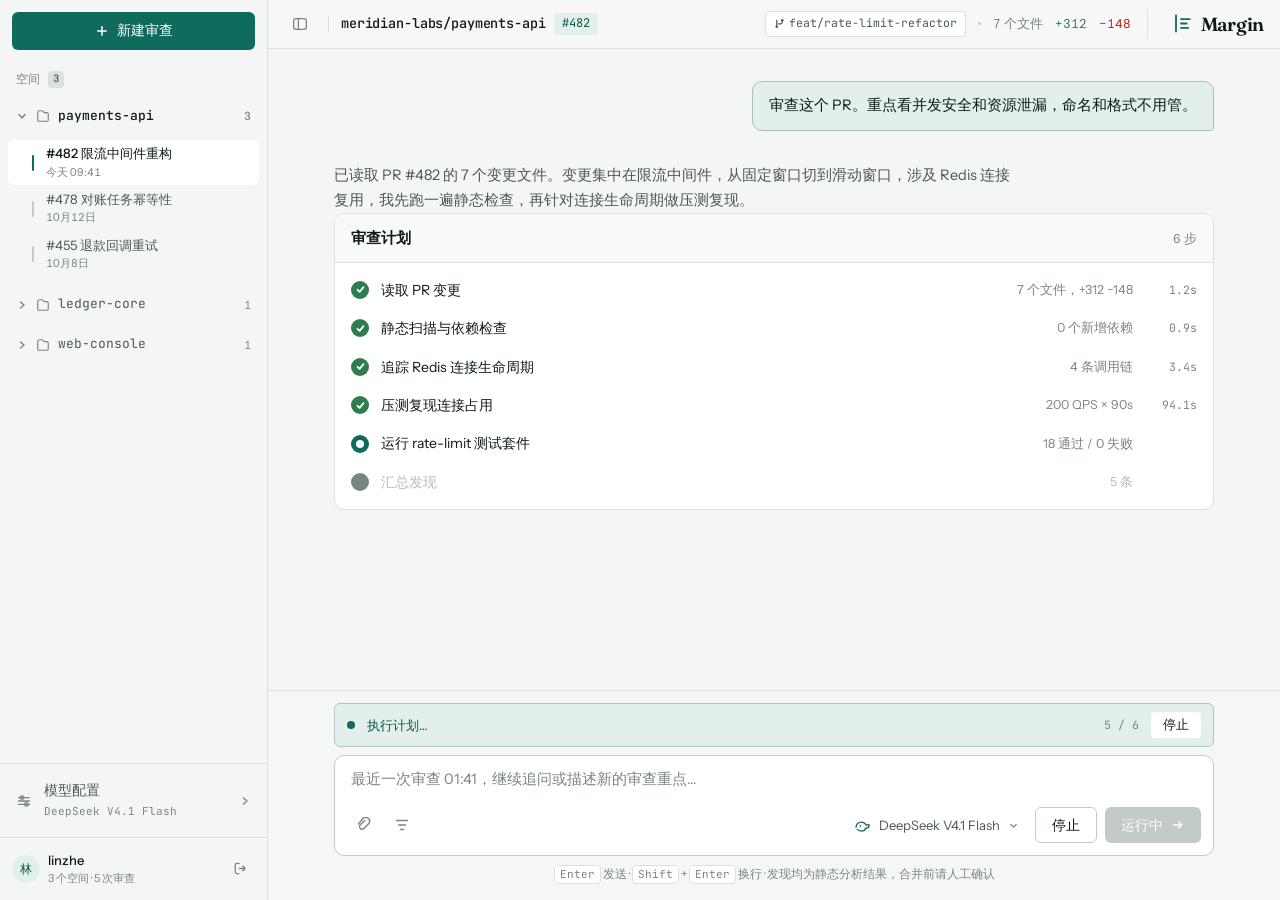
==== index.html @ 3e9572cc "feat: 代码审查 agent 前端原型（工作台 / 登录注册 / 模型配置中心） - 工作台：左侧空间栏、审查计划、可折叠工具调用、发现列表、输入坞与模型选择器  - 登录 / 注册：分屏布局、表" ====
<!DOCTYPE html>
<html lang="zh-CN">
  <head>
    <meta charset="UTF-8" />
    <meta name="viewport" content="width=device-width, initial-scale=1" />
    <meta name="theme-color" content="#f4f6f5" />
    <meta
      name="description"
      content="Margin 是面向代码评审的 agent 工作台：按空间组织审查记录，运行可追溯的审查计划，逐条给出带行号的发现。"
    />
    <title>Margin · 代码审查工作台</title>

    <link rel="preconnect" href="https://fonts.googleapis.com" />
    <link rel="preconnect" href="https://fonts.gstatic.com" crossorigin />
    <link
      rel="stylesheet"
      href="https://fonts.googleapis.com/css2?family=Fraunces:opsz,wght@9..144,400..700&family=Instrument+Sans:wght@400;500;600&family=JetBrains+Mono:wght@400;500;600&display=swap"
    />

    <link rel="stylesheet" href="styles/tokens.css" />
    <link rel="stylesheet" href="styles/app.css" />
  </head>

  <body>
    <a class="skip-link" href="#conversation">跳到审查对话</a>

    <div class="shell" id="shell">
      <!-- ===================== 左侧：空间栏 ===================== -->
      <aside class="rail" id="rail" aria-label="空间与审查记录">
        <div class="rail__head">
          <button class="rail__new" type="button" id="newReview">
            <svg width="14" height="14" viewBox="0 0 16 16" aria-hidden="true" focusable="false">
              <path
                d="M8 3.2v9.6M3.2 8h9.6"
                fill="none"
                stroke="currentColor"
                stroke-width="1.7"
                stroke-linecap="round"
              />
            </svg>
            <span>新建审查</span>
          </button>
        </div>

        <nav class="rail__scroll" aria-label="空间列表">
          <div class="rail__group" id="spacesGroup">
            <h2 class="rail__group-title">
              空间
              <span class="rail__count num" id="spaceCount">0</span>
            </h2>
            <ul class="space-list" id="spaceList"></ul>
          </div>
        </nav>

        <div class="rail__nav">
          <a class="rail-link" href="settings.html">
            <svg
              class="rail-link__icon"
              width="16"
              height="16"
              viewBox="0 0 16 16"
              aria-hidden="true"
              focusable="false"
            >
              <path
                d="M2.6 4.6h10.8M2.6 8h10.8M2.6 11.4h10.8"
                fill="none"
                stroke="currentColor"
                stroke-width="1.3"
                stroke-linecap="round"
              />
              <circle cx="6" cy="4.6" r="1.8" fill="none" stroke="currentColor" stroke-width="1.3" />
              <circle cx="10.4" cy="11.4" r="1.8" fill="none" stroke="currentColor" stroke-width="1.3" />
            </svg>
            <span class="rail-link__text">
              <span class="rail-link__title">模型配置</span>
              <span class="rail-link__meta" id="railModelName" translate="no">DeepSeek V4.1 Flash</span>
            </span>
            <svg
              class="rail-link__chev"
              width="12"
              height="12"
              viewBox="0 0 12 12"
              aria-hidden="true"
              focusable="false"
            >
              <path
                d="M4.5 3 8 6l-3.5 3"
                fill="none"
                stroke="currentColor"
                stroke-width="1.4"
                stroke-linecap="round"
                stroke-linejoin="round"
              />
            </svg>
          </a>
        </div>

        <div class="rail__foot">
          <span class="avatar" aria-hidden="true">林</span>
          <span class="rail__user">
            <span class="rail__user-name">linzhe</span>
            <span class="rail__user-note" id="railUserNote">3 个空间 · 5 次审查</span>
          </span>
          <button class="icon-btn icon-btn--sm" type="button" aria-label="退出登录" id="signOut">
            <svg width="15" height="15" viewBox="0 0 16 16" aria-hidden="true" focusable="false">
              <path
                d="M6.4 2.6H4a1.6 1.6 0 0 0-1.6 1.6v7.6A1.6 1.6 0 0 0 4 13.4h2.4"
                fill="none"
                stroke="currentColor"
                stroke-width="1.35"
                stroke-linecap="round"
              />
              <path
                d="M10.4 5.4 13 8l-2.6 2.6M13 8H6.8"
                fill="none"
                stroke="currentColor"
                stroke-width="1.35"
                stroke-linecap="round"
                stroke-linejoin="round"
              />
            </svg>
          </button>
        </div>
      </aside>

      <!-- ===================== 主区 ===================== -->
      <div class="stage" id="stage">
        <header class="topbar">
          <div class="context" role="group" aria-label="当前审查上下文">
            <button
              class="rail-toggle"
              type="button"
              id="railToggle"
              aria-label="收起空间栏"
              aria-expanded="true"
              aria-controls="rail"
            >
              <svg width="16" height="16" viewBox="0 0 16 16" aria-hidden="true" focusable="false">
                <rect
                  x="1.7"
                  y="2.7"
                  width="12.6"
                  height="10.6"
                  rx="2"
                  fill="none"
                  stroke="currentColor"
                  stroke-width="1.3"
                />
                <path d="M6.4 2.7v10.6" fill="none" stroke="currentColor" stroke-width="1.3" />
              </svg>
            </button>

            <span class="context__divider" aria-hidden="true"></span>

            <span class="context__repo" id="wsRepo" translate="no">meridian-labs/payments-api</span>
            <span class="context__pr" id="wsPr" translate="no">#482</span>
          </div>

          <div class="topbar__right">
            <div class="context__meta" id="wsMeta">
              <span class="tag" translate="no" id="wsBranch">
                <svg width="11" height="11" viewBox="0 0 12 12" aria-hidden="true" focusable="false">
                  <path
                    d="M3 2.5v5.2M9 2.5v2.1c0 1-.8 1.8-1.8 1.8H4.8"
                    fill="none"
                    stroke="currentColor"
                    stroke-width="1.3"
                    stroke-linecap="round"
                  />
                  <circle cx="3" cy="9.4" r="1.4" fill="currentColor" />
                  <circle cx="9" cy="2.4" r="1.4" fill="currentColor" />
                </svg>
                feat/rate-limit-refactor
              </span>
              <span class="meta-dot" aria-hidden="true"></span>
              <span class="meta num" id="wsFiles">7 个文件</span>
              <span class="meta num stat-add" id="wsAdd">+312</span>
              <span class="meta num stat-del" id="wsDel">−148</span>
            </div>

            <div class="brand">
              <svg
                class="brand__mark"
                width="21"
                height="21"
                viewBox="0 0 22 22"
                aria-hidden="true"
                focusable="false"
              >
                <path
                  d="M4.2 2.6v16.8"
                  fill="none"
                  stroke="currentColor"
                  stroke-width="1.9"
                  stroke-linecap="round"
                />
                <path
                  d="M9.4 6.4h9.2"
                  fill="none"
                  stroke="currentColor"
                  stroke-width="1.9"
                  stroke-linecap="round"
                />
                <path
                  d="M9.4 11h6"
                  fill="none"
                  stroke="currentColor"
                  stroke-width="1.9"
                  stroke-linecap="round"
                />
                <path
                  d="M9.4 15.6h7.6"
                  fill="none"
                  stroke="currentColor"
                  stroke-width="1.9"
                  stroke-linecap="round"
                />
              </svg>
              <span class="brand__name">Margin</span>
            </div>
          </div>
        </header>

        <main class="conversation" id="conversation" tabindex="-1">
          <div class="conversation__scroll" id="scroller">
            <div class="thread" id="thread"></div>
          </div>
        </main>

        <div class="dock">
          <div class="runbar" id="runbar" role="status" aria-live="polite" hidden>
            <span class="runbar__pulse" aria-hidden="true"></span>
            <span class="runbar__label" id="runbarLabel">正在运行审查计划…</span>
            <span class="runbar__step num" id="runbarStep"></span>
            <button class="runbar__stop" type="button" id="runbarStop">停止</button>
          </div>

          <form class="composer" id="composer" autocomplete="off">
            <label class="sr-only" for="prompt">审查指令</label>
            <div class="composer__box">
              <textarea
                id="prompt"
                class="composer__input"
                name="prompt"
                rows="1"
                placeholder="描述审查重点，或直接回车开始全量审查…"
                spellcheck="false"
                autocomplete="off"
              ></textarea>

              <div class="composer__row">
                <div class="composer__tools">
                  <button class="icon-btn" type="button" aria-label="附加文件或目录">
                    <svg width="16" height="16" viewBox="0 0 16 16" aria-hidden="true">
                      <path
                        d="M8.6 3.4 4.3 7.7a2.6 2.6 0 0 0 3.7 3.7l4.6-4.6a3.9 3.9 0 0 0-5.5-5.5L2.5 6.9"
                        fill="none"
                        stroke="currentColor"
                        stroke-width="1.4"
                        stroke-linecap="round"
                      />
                    </svg>
                  </button>
                  <button
                    class="icon-btn"
                    type="button"
                    aria-label="选择审查范围"
                    aria-haspopup="menu"
                    aria-expanded="false"
                  >
                    <svg width="16" height="16" viewBox="0 0 16 16" aria-hidden="true">
                      <path
                        d="M2.5 3.5h11M4.5 8h7M6.5 12.5h3"
                        fill="none"
                        stroke="currentColor"
                        stroke-width="1.4"
                        stroke-linecap="round"
                      />
                    </svg>
                  </button>
                </div>

                <div class="composer__submit">
                  <div class="model-select">
                    <button
                      class="model-btn"
                      type="button"
                      id="modelBtn"
                      aria-haspopup="listbox"
                      aria-expanded="false"
                    >
                      <svg
                        class="model-btn__mark"
                        width="17"
                        height="17"
                        viewBox="0 0 20 20"
                        aria-hidden="true"
                        focusable="false"
                      >
                        <path
                          d="M2.4 12.1c0-3.4 2.8-6.2 6.2-6.2 2.6 0 4.8 1.6 5.7 3.9l2.6-1c.5-.2 1 .2.9.7l-.5 2.5c-.1.5-.5.8-1 .8h-2.1c-1 2.2-3.2 3.7-5.8 3.7-1.8 0-3.4-.7-4.6-1.9"
                          fill="none"
                          stroke="currentColor"
                          stroke-width="1.5"
                          stroke-linecap="round"
                          stroke-linejoin="round"
                        />
                        <circle cx="7.5" cy="10.5" r="1" fill="currentColor" />
                      </svg>
                      <span class="model-btn__name" id="modelBtnName">DeepSeek V4.1 Flash</span>
                      <svg
                        class="model-btn__chev"
                        width="11"
                        height="11"
                        viewBox="0 0 12 12"
                        aria-hidden="true"
                        focusable="false"
                      >
                        <path
                          d="M3 4.75 6 7.75l3-3"
                          fill="none"
                          stroke="currentColor"
                          stroke-width="1.4"
                          stroke-linecap="round"
                          stroke-linejoin="round"
                        />
                      </svg>
                    </button>
                    <div class="model-menu" id="modelMenu" role="listbox" aria-label="选择模型" hidden></div>
                  </div>

                  <button class="stop-btn" type="button" id="stopBtn" hidden>停止</button>
                  <button class="send-btn" type="submit" id="sendBtn">
                    <span>开始审查</span>
                    <svg width="14" height="14" viewBox="0 0 16 16" aria-hidden="true">
                      <path
                        d="M3 8h9.2M8.6 4.2 12.4 8l-3.8 3.8"
                        fill="none"
                        stroke="currentColor"
                        stroke-width="1.6"
                        stroke-linecap="round"
                        stroke-linejoin="round"
                      />
                    </svg>
                  </button>
                </div>
              </div>
            </div>

            <p class="composer__hint">
              <kbd>Enter</kbd> 发送 · <kbd translate="no">Shift</kbd> + <kbd translate="no">Enter</kbd> 换行 ·
              发现均为静态分析结果，合并前请人工确认
            </p>
          </form>
        </div>
      </div>

      <!-- 窄屏抽屉遮罩 -->
      <div class="scrim" id="scrim" hidden></div>
    </div>

    <script src="scripts/mock-data.js"></script>
    <script src="scripts/app.js"></script>
  </body>
</html>
---- styles/tokens.css ----
/* ==========================================================================
   Margin · 设计令牌
   方向：编辑部校样台（proofing desk）
   审查即校样 —— 冷纸底、墨色文字、批注式标记、有据可查的结构。
   ========================================================================== */

:root {
  color-scheme: light;

  /* --- 纸张与表面 ------------------------------------------------------ */
  --paper: #f4f6f5;          /* 页面底色：偏冷的灰白，不是米白 */
  --surface: #ffffff;        /* 卡片 / 输入区 */
  --surface-sunk: #e9edeb;   /* 内凹区域：代码块、行号列 */
  --surface-quiet: #f8faf9;  /* 次级卡片 */

  /* --- 墨色：偏青的中性，避免纯黑 -------------------------------------- */
  --ink: #0e1a18;
  --ink-2: #4b5956;          /* 正文次级 */
  --ink-3: #788683;          /* 元信息 */

  /* --- 界线 ------------------------------------------------------------ */
  --rule: #dbe1de;
  --rule-strong: #c2cbc7;

  /* --- 品牌：深青。刻意避开 AI 紫，也避开四个语义色相 ------------------ */
  --accent: #0f6b5c;
  --accent-deep: #0a5548;
  --accent-soft: #e2efeb;
  --on-accent: #ffffff;

  /* --- 审查严重级别：与品牌色分离，语义独占色相 ------------------------- */
  --blocker: #b3261e;
  --blocker-soft: #fae9e7;
  --warn: #96600a;
  --warn-soft: #faf0dc;
  --note: #5b4b8a;
  --note-soft: #ece9f5;
  --pass: #2f7d4f;
  --pass-soft: #e5f1e9;

  /* --- 字体：避开 Inter / Roboto 这类默认脸 ---------------------------- */
  --font-display: "Fraunces", "Songti SC", "Source Han Serif SC", Georgia, serif;
  --font-ui: "Instrument Sans", -apple-system, BlinkMacSystemFont, "Segoe UI",
    "PingFang SC", "Microsoft YaHei", sans-serif;
  --font-mono: "JetBrains Mono", ui-monospace, "Cascadia Mono", Consolas,
    "SF Mono", "Menlo", monospace;

  /* --- 空间节奏：4px 基准，故意不等距，制造层次 ------------------------- */
  --sp-1: 4px;
  --sp-2: 8px;
  --sp-3: 12px;
  --sp-4: 16px;
  --sp-5: 24px;
  --sp-6: 32px;
  --sp-7: 44px;
  --sp-8: 64px;

  /* --- 圆角：同心体系 outer = inner + padding -------------------------- */
  --r-sm: 4px;
  --r-md: 6px;
  --r-lg: 10px;

  /* --- 阴影：默认用边界分隔，只有浮层才用阴影加深度 -------------------- */
  --shadow-pop: 0 1px 2px rgba(14, 26, 24, 0.06),
    0 10px 28px -10px rgba(14, 26, 24, 0.16);
  --lane-w: 46px; /* 发现卡片的行号列宽度 */
  --rail-w: 268px; /* 左侧空间栏宽度 */

  /* --- 动效：命名缓动，指数衰减手感 ------------------------------------- */
  --ease-out: cubic-bezier(0.22, 0.61, 0.36, 1);
  --ease-out-quart: cubic-bezier(0.25, 1, 0.5, 1);
  --dur-fast: 120ms;
  --dur: 180ms;
  --dur-slow: 280ms;
}

/* ==========================================================================
   Reset
   ========================================================================== */

*,
*::before,
*::after {
  box-sizing: border-box;
}

html {
  -webkit-text-size-adjust: 100%;
  -webkit-font-smoothing: antialiased;
  -moz-osx-font-smoothing: grayscale;
}

body {
  margin: 0;
  min-height: 100dvh;
  background: var(--paper);
  color: var(--ink);
  font-family: var(--font-ui);
  font-size: 15px;
  line-height: 1.6;
  font-feature-settings: "cv05" 1;
}

h1,
h2,
h3,
h4,
p,
figure,
ul,
ol {
  margin: 0;
}

ul,
ol {
  padding: 0;
  list-style: none;
}

button,
input,
textarea,
select {
  font: inherit;
  color: inherit;
}

button {
  border: 0;
  background: none;
  cursor: pointer;
  touch-action: manipulation;
  -webkit-tap-highlight-color: transparent;
}

a {
  color: var(--accent);
  text-decoration-color: color-mix(in oklab, var(--accent) 35%, transparent);
  text-underline-offset: 2px;
}

svg {
  display: block;
  flex: none;
}

:focus-visible {
  outline: 2px solid var(--accent);
  outline-offset: 2px;
  border-radius: var(--r-sm);
}

/* 数字：计数器、耗时、行号、统计值都不许随位数跳动 */
.num,
time,
[data-num] {
  font-variant-numeric: tabular-nums;
}

.sr-only {
  position: absolute;
  width: 1px;
  height: 1px;
  padding: 0;
  margin: -1px;
  overflow: hidden;
  clip-path: inset(50%);
  white-space: nowrap;
  border: 0;
}

/* 标题与短文本：避免难看的断行 */
h1,
h2,
h3,
.heading {
  text-wrap: balance;
}

p,
li,
.body-text {
  text-wrap: pretty;
}

/* ==========================================================================
   动效降级
   ========================================================================== */

@media (prefers-reduced-motion: reduce) {
  *,
  *::before,
  *::after {
    animation-duration: 0.01ms !important;
    animation-iteration-count: 1 !important;
    transition-duration: 0.01ms !important;
    scroll-behavior: auto !important;
  }

  .is-animated {
    opacity: 1 !important;
    transform: none !important;
  }
}
---- styles/app.css ----
/* ==========================================================================
   Margin · 界面样式
   结构：顶栏（工作区 / 厂牌）→ 审查对话 → 输入坞
   记忆点：发现卡片左侧的批注边 + 行号列
   ========================================================================== */

/* ==========================================================================
   1. 骨架
   ========================================================================== */

.skip-link {
  position: fixed;
  top: var(--sp-2);
  left: var(--sp-2);
  z-index: 100;
  padding: var(--sp-2) var(--sp-4);
  border-radius: var(--r-md);
  background: var(--ink);
  color: var(--paper);
  font-size: 13px;
  text-decoration: none;
  transform: translateY(-200%);
  transition-property: transform;
  transition-duration: var(--dur);
  transition-timing-function: var(--ease-out);
}

.skip-link:focus-visible {
  transform: translateY(0);
}

.shell {
  display: grid;
  /* 左栏固定宽 + 主区吃剩余。minmax(0,1fr) 防止列被最宽内容撑开 */
  grid-template-columns: var(--rail-w) minmax(0, 1fr);
  height: 100dvh;
  overflow: hidden;
}

.shell.is-collapsed {
  grid-template-columns: 0px minmax(0, 1fr);
}

/* 这里不能用 display:none —— rail 一旦不再是 grid item，
   后面的 .stage 会被自动放进第一列，主区被压成一条竖线。
   用 visibility 收起，rail 仍占位（宽 0），主区稳定留在第二列。 */
.shell.is-collapsed .rail {
  visibility: hidden;
  overflow: hidden;
  border-inline-end: 0;
}

.stage {
  display: grid;
  grid-template-columns: minmax(0, 1fr);
  grid-template-rows: auto minmax(0, 1fr) auto;
  min-width: 0;
  height: 100dvh;
}

/* ==========================================================================
   2. 顶栏
   ========================================================================== */

.topbar {
  display: flex;
  align-items: center;
  justify-content: space-between;
  gap: var(--sp-4);
  min-width: 0;
  padding: var(--sp-2) var(--sp-4);
  border-bottom: 1px solid var(--rule);
  background: color-mix(in oklab, var(--paper) 86%, var(--surface));
  backdrop-filter: blur(14px) saturate(1.2);
}

/* --- 侧栏开合 --- */

.rail-toggle {
  display: grid;
  place-items: center;
  width: 32px;
  height: 32px;
  border-radius: var(--r-md);
  color: var(--ink-3);
  transition-property: background-color, color, transform;
  transition-duration: var(--dur-fast);
  transition-timing-function: var(--ease-out);
}

.rail-toggle:hover {
  background: var(--surface-sunk);
  color: var(--ink);
}

.rail-toggle:active {
  transform: scale(0.96);
}

/* --- 当前审查上下文（纯展示，切换在左侧空间栏完成） --- */

.context {
  display: flex;
  align-items: center;
  gap: var(--sp-2);
  min-width: 0;
}

.context__divider {
  flex: none;
  width: 1px;
  height: 18px;
  margin-inline: var(--sp-1);
  background: var(--rule);
}

.context__repo {
  min-width: 0;
  font-family: var(--font-mono);
  font-size: 13.5px;
  font-weight: 500;
  letter-spacing: -0.01em;
  white-space: nowrap;
  overflow: hidden;
  text-overflow: ellipsis;
}

.context__pr {
  flex: none;
  padding: 1px var(--sp-2) 2px;
  border-radius: var(--r-sm);
  background: var(--accent-soft);
  color: var(--accent-deep);
  font-family: var(--font-mono);
  font-size: 12px;
  font-variant-numeric: tabular-nums;
}

.topbar__right {
  display: flex;
  align-items: center;
  gap: var(--sp-4);
  flex: none;
}

.context__meta {
  display: flex;
  align-items: center;
  gap: var(--sp-3);
  min-width: 0;
}

.tag {
  display: inline-flex;
  align-items: center;
  gap: var(--sp-1);
  padding: 2px var(--sp-2) 3px;
  border: 1px solid var(--rule);
  border-radius: var(--r-sm);
  background: var(--surface);
  color: var(--ink-2);
  font-family: var(--font-mono);
  font-size: 11.5px;
  white-space: nowrap;
}

.meta-dot {
  width: 3px;
  height: 3px;
  border-radius: 50%;
  background: var(--rule-strong);
}

.meta {
  color: var(--ink-3);
  font-size: 12.5px;
  white-space: nowrap;
}

.stat-add {
  color: var(--pass);
}

.stat-del {
  color: var(--blocker);
}

.brand {
  display: flex;
  align-items: center;
  gap: var(--sp-2);
  flex: none;
  padding-inline-start: var(--sp-5);
  border-inline-start: 1px solid var(--rule);
}

.brand__mark {
  color: var(--accent);
}

.brand__name {
  font-family: var(--font-display);
  font-size: 19px;
  font-weight: 600;
  font-variation-settings: "opsz" 30;
  letter-spacing: -0.015em;
}

/* ==========================================================================
   3. 对话区
   ========================================================================== */

.conversation {
  min-width: 0;
  overflow-x: hidden;
  overflow-y: auto;
  overscroll-behavior: contain;
}

.thread {
  width: min(calc(100% - var(--sp-5) * 2), 880px);
  min-width: 0;
  margin-inline: auto;
  padding-block: var(--sp-6) var(--sp-7);
  display: flex;
  flex-direction: column;
  gap: var(--sp-6);
}

/* ---- 用户消息：右侧批注请求 ---- */

.turn--user {
  display: flex;
  justify-content: flex-end;
  min-width: 0;
}

.bubble {
  max-width: min(100%, 560px);
  padding: var(--sp-3) var(--sp-4);
  border: 1px solid color-mix(in oklab, var(--accent) 26%, var(--rule));
  border-radius: var(--r-lg) var(--r-lg) var(--r-sm) var(--r-lg);
  background: var(--accent-soft);
  color: var(--ink);
}

.bubble p {
  font-size: 14.5px;
  line-height: 1.65;
}

/* ---- Agent 回合：无卡片，直接铺陈，与用户消息明显区分 ---- */

.run {
  display: flex;
  flex-direction: column;
  gap: var(--sp-5);
}

.run__intro,
.run__summary {
  max-width: 68ch;
  color: var(--ink-2);
  font-size: 14.5px;
  line-height: 1.72;
}

.run__summary {
  padding-inline-start: var(--sp-4);
  border-inline-start: 2px solid var(--accent-soft);
  color: var(--ink);
}

/* ==========================================================================
   4. 审查计划
   ========================================================================== */

.plan {
  border: 1px solid var(--rule);
  border-radius: var(--r-lg);
  background: var(--surface);
  overflow: hidden;
}

.plan__head,
.findings__head {
  display: flex;
  align-items: baseline;
  justify-content: space-between;
  gap: var(--sp-4);
  flex-wrap: wrap;
  padding: var(--sp-3) var(--sp-4);
  border-bottom: 1px solid var(--rule);
  background: var(--surface-quiet);
}

.plan__title,
.findings__title {
  font-family: var(--font-display);
  font-size: 15px;
  font-weight: 600;
  font-variation-settings: "opsz" 18;
  letter-spacing: -0.005em;
}

.plan__meta,
.findings__count {
  color: var(--ink-3);
  font-size: 12.5px;
}

.plan__list {
  padding: var(--sp-2) 0;
}

.step {
  display: grid;
  grid-template-columns: 18px minmax(0, 1fr) auto 52px;
  align-items: center;
  gap: var(--sp-3);
  padding: var(--sp-2) var(--sp-4);
  transition-property: background-color;
  transition-duration: var(--dur-fast);
  transition-timing-function: var(--ease-out);
}

.step__mark {
  display: grid;
  place-items: center;
  width: 18px;
  height: 18px;
  border-radius: 50%;
  color: var(--on-accent);
  background: var(--ink-3);
}

.step.is-done .step__mark {
  background: var(--pass);
}

.step.is-active .step__mark {
  background: var(--accent);
}

.step__label {
  font-size: 14px;
  white-space: nowrap;
  overflow: hidden;
  text-overflow: ellipsis;
}

.step__meta {
  color: var(--ink-3);
  font-size: 12.5px;
  white-space: nowrap;
}

.step__dur {
  color: var(--ink-3);
  font-family: var(--font-mono);
  font-size: 11.5px;
  text-align: right;
}

.step.is-pending .step__label,
.step.is-pending .step__meta,
.step.is-pending .step__dur {
  color: var(--ink-3);
  opacity: 0.55;
}

/* 运行中的脉冲点 */
.step__spinner {
  width: 8px;
  height: 8px;
  border-radius: 50%;
  background: var(--surface);
  animation: pulse 1.1s var(--ease-out) infinite;
}

@keyframes pulse {
  0%,
  100% {
    opacity: 0.35;
    transform: scale(0.72);
  }
  50% {
    opacity: 1;
    transform: scale(1);
  }
}

/* ==========================================================================
   5. 工具调用（可折叠）
   ========================================================================== */

.tools {
  display: flex;
  flex-direction: column;
  gap: var(--sp-2);
}

.tool {
  border: 1px solid var(--rule);
  border-radius: var(--r-md);
  background: var(--surface);
  overflow: hidden;
}

.tool__head {
  display: grid;
  grid-template-columns: 8px minmax(0, auto) minmax(0, 1fr) auto auto 14px;
  align-items: center;
  gap: var(--sp-3);
  min-height: 44px;
  padding: var(--sp-2) var(--sp-4);
  cursor: pointer;
  list-style: none;
  transition-property: background-color;
  transition-duration: var(--dur-fast);
  transition-timing-function: var(--ease-out);
}

.tool__head::-webkit-details-marker {
  display: none;
}

.tool__head:hover {
  background: var(--surface-quiet);
}

.tool__dot {
  width: 7px;
  height: 7px;
  border-radius: 50%;
  background: var(--pass);
}

.tool__name {
  font-family: var(--font-mono);
  font-size: 12.5px;
  font-weight: 500;
  color: var(--accent-deep);
  white-space: nowrap;
}

.tool__arg {
  min-width: 0;
  color: var(--ink-2);
  font-family: var(--font-mono);
  font-size: 12px;
  white-space: nowrap;
  overflow: hidden;
  text-overflow: ellipsis;
}

.tool__meta {
  color: var(--ink-3);
  font-size: 12px;
  white-space: nowrap;
}

.tool__dur {
  color: var(--ink-3);
  font-family: var(--font-mono);
  font-size: 11.5px;
}

.tool__chev {
  color: var(--ink-3);
  transition-property: transform;
  transition-duration: var(--dur);
  transition-timing-function: var(--ease-out);
}

.tool[open] .tool__chev {
  transform: rotate(180deg);
}

.tool__out {
  margin: 0;
  padding: var(--sp-3) var(--sp-4);
  border-top: 1px solid var(--rule);
  background: var(--surface-sunk);
  color: var(--ink-2);
  font-family: var(--font-mono);
  font-size: 12px;
  line-height: 1.72;
  overflow-x: auto;
  white-space: pre;
  tab-size: 2;
}

.tool__out code {
  font: inherit;
}

/* ==========================================================================
   6. 发现
   ========================================================================== */

.findings {
  border: 1px solid var(--rule);
  border-radius: var(--r-lg);
  background: var(--surface);
  overflow: hidden;
}

.sev-filter {
  display: flex;
  gap: var(--sp-1);
  flex-wrap: wrap;
}

.sev-chip {
  display: inline-flex;
  align-items: center;
  gap: var(--sp-1);
  min-height: 30px;
  padding: 0 var(--sp-3);
  border: 1px solid transparent;
  border-radius: var(--r-md);
  color: var(--ink-2);
  font-size: 12.5px;
  transition-property: background-color, color, border-color;
  transition-duration: var(--dur-fast);
  transition-timing-function: var(--ease-out);
}

.sev-chip:hover {
  background: var(--surface-sunk);
  color: var(--ink);
}

.sev-chip[aria-pressed="true"] {
  border-color: var(--rule-strong);
  background: var(--surface);
  color: var(--ink);
  font-weight: 500;
}

.sev-chip .num {
  color: var(--ink-3);
}

.findings__list {
  display: flex;
  flex-direction: column;
}

/* 记忆点：左侧批注边 + monospace 行号列 */
.finding {
  display: grid;
  grid-template-columns: 3px var(--lane-w) minmax(0, 1fr);
  border-bottom: 1px solid var(--rule);
}

.finding:last-child {
  border-bottom: 0;
}

.finding__lane {
  background: var(--rule-strong);
}

.finding[data-sev="blocker"] .finding__lane {
  background: var(--blocker);
}

.finding[data-sev="warn"] .finding__lane {
  background: var(--warn);
}

.finding[data-sev="note"] .finding__lane {
  background: var(--note);
}

.finding[data-sev="pass"] .finding__lane {
  background: var(--pass);
}

.finding__gutter {
  display: flex;
  flex-direction: column;
  align-items: flex-end;
  gap: var(--sp-1);
  padding: var(--sp-4) var(--sp-3) var(--sp-4) 0;
  border-inline-end: 1px solid var(--rule);
  background: var(--surface-quiet);
}

.finding__lineno {
  color: var(--ink-3);
  font-family: var(--font-mono);
  font-size: 11.5px;
  font-variant-numeric: tabular-nums;
}

.finding__id {
  color: var(--ink-3);
  font-family: var(--font-mono);
  font-size: 10.5px;
  opacity: 0.7;
}

.finding__body {
  padding: var(--sp-4) var(--sp-4) var(--sp-4) var(--sp-5);
  display: flex;
  flex-direction: column;
  gap: var(--sp-3);
  min-width: 0;
}

.finding__head {
  display: flex;
  align-items: baseline;
  gap: var(--sp-3);
  flex-wrap: wrap;
}

.sev {
  display: inline-flex;
  align-items: center;
  min-height: 22px;
  padding: 0 var(--sp-2);
  border-radius: var(--r-sm);
  font-size: 11.5px;
  font-weight: 500;
  white-space: nowrap;
}

.sev--blocker {
  background: var(--blocker-soft);
  color: var(--blocker);
}

.sev--warn {
  background: var(--warn-soft);
  color: var(--warn);
}

.sev--note {
  background: var(--note-soft);
  color: var(--note);
}

.sev--pass {
  background: var(--pass-soft);
  color: var(--pass);
}

.finding__title {
  flex: 1 1 240px;
  min-width: 0;
  font-size: 15px;
  font-weight: 600;
  line-height: 1.45;
  text-wrap: balance;
}

.finding__loc {
  display: inline-flex;
  align-items: center;
  gap: 0;
  align-self: flex-start;
  max-width: 100%;
  padding: 2px var(--sp-2) 3px;
  border-radius: var(--r-sm);
  background: var(--surface-sunk);
  color: var(--ink-2);
  font-family: var(--font-mono);
  font-size: 12px;
  overflow: hidden;
  text-overflow: ellipsis;
  white-space: nowrap;
}

.finding__detail {
  color: var(--ink-2);
  font-size: 14px;
  line-height: 1.7;
  text-wrap: pretty;
}

.finding__facts {
  display: grid;
  gap: var(--sp-2);
  padding: var(--sp-3) var(--sp-4);
  border-radius: var(--r-md);
  background: var(--surface-quiet);
  border: 1px solid var(--rule);
}

.fact {
  display: grid;
  grid-template-columns: 54px minmax(0, 1fr);
  gap: var(--sp-3);
  font-size: 13px;
}

.fact dt {
  color: var(--ink-3);
  font-size: 12.5px;
}

.fact dd {
  margin: 0;
  color: var(--ink-2);
  line-height: 1.65;
  text-wrap: pretty;
}

/* ---- 建议改动 ---- */

.diff-wrap {
  border: 1px solid var(--rule);
  border-radius: var(--r-md);
  overflow: hidden;
}

.diff-wrap > summary {
  display: flex;
  align-items: center;
  gap: var(--sp-2);
  min-height: 40px;
  padding: 0 var(--sp-4);
  cursor: pointer;
  list-style: none;
  color: var(--accent-deep);
  font-size: 13px;
  font-weight: 500;
  transition-property: background-color;
  transition-duration: var(--dur-fast);
  transition-timing-function: var(--ease-out);
}

.diff-wrap > summary::-webkit-details-marker {
  display: none;
}

.diff-wrap > summary:hover {
  background: var(--accent-soft);
}

.diff-wrap > summary svg {
  transform: rotate(0deg);
  transition-property: transform;
  transition-duration: var(--dur);
  transition-timing-function: var(--ease-out);
}

.diff-wrap[open] > summary svg {
  transform: rotate(90deg);
}

.diff {
  border-top: 1px solid var(--rule);
  background: var(--surface-sunk);
  font-family: var(--font-mono);
  font-size: 12px;
  line-height: 1.7;
  overflow-x: auto;
}

.diff__head {
  display: flex;
  align-items: center;
  gap: var(--sp-2);
  padding: var(--sp-2) var(--sp-4);
  border-bottom: 1px solid var(--rule);
  color: var(--ink-3);
  font-size: 11.5px;
}

.diff__row {
  display: grid;
  grid-template-columns: 44px 16px minmax(0, 1fr);
  align-items: baseline;
  padding-inline: var(--sp-4);
  white-space: pre;
}

.diff__num {
  color: var(--ink-3);
  font-size: 11.5px;
  font-variant-numeric: tabular-nums;
  text-align: right;
  padding-inline-end: var(--sp-3);
  user-select: none;
}

.diff__sign {
  color: var(--ink-3);
  user-select: none;
  text-align: center;
}

.diff__code {
  color: var(--ink-2);
  tab-size: 2;
}

.diff__row--add {
  background: var(--pass-soft);
}

.diff__row--add .diff__sign,
.diff__row--add .diff__code {
  color: color-mix(in oklab, var(--pass) 78%, var(--ink));
}

.diff__row--del {
  background: var(--blocker-soft);
}

/* 删除行保持可读：只用背景与符号标记，不加删除线，避免代码看不清 */
.diff__row--del .diff__sign,
.diff__row--del .diff__code {
  color: color-mix(in oklab, var(--blocker) 78%, var(--ink));
}

/* ---- 空状态 ---- */

.blank {
  padding: var(--sp-8) var(--sp-5);
  text-align: center;
}

.blank__title {
  font-family: var(--font-display);
  font-size: 20px;
  font-weight: 600;
  margin-bottom: var(--sp-2);
}

.blank__text {
  max-width: 46ch;
  margin-inline: auto;
  color: var(--ink-2);
  font-size: 14px;
}

/* ---- 追问快捷入口 ---- */

.followups {
  display: flex;
  flex-wrap: wrap;
  gap: var(--sp-2);
}

.followup {
  min-height: 34px;
  padding: 0 var(--sp-3);
  border: 1px solid var(--rule);
  border-radius: var(--r-md);
  background: var(--surface);
  color: var(--ink-2);
  font-size: 13px;
  transition-property: border-color, color, background-color;
  transition-duration: var(--dur-fast);
  transition-timing-function: var(--ease-out);
}

.followup:hover {
  border-color: var(--accent);
  color: var(--accent-deep);
  background: var(--accent-soft);
}

/* ==========================================================================
   7. 输入坞
   ========================================================================== */

.dock {
  min-width: 0;
  border-top: 1px solid var(--rule);
  background: color-mix(in oklab, var(--paper) 90%, var(--surface));
  padding: var(--sp-3) var(--sp-5) var(--sp-4);
}

.runbar {
  display: flex;
  align-items: center;
  gap: var(--sp-3);
  width: min(100%, 880px);
  margin: 0 auto var(--sp-2);
  padding: var(--sp-2) var(--sp-3);
  border: 1px solid color-mix(in oklab, var(--accent) 22%, var(--rule));
  border-radius: var(--r-md);
  background: var(--accent-soft);
}

.runbar__pulse {
  width: 8px;
  height: 8px;
  border-radius: 50%;
  background: var(--accent);
  animation: pulse 1.1s var(--ease-out) infinite;
}

.runbar__label {
  font-size: 13px;
  color: var(--accent-deep);
}

.runbar__step {
  margin-inline-start: auto;
  color: var(--ink-3);
  font-family: var(--font-mono);
  font-size: 11.5px;
}

.runbar__stop {
  min-height: 26px;
  padding: 0 var(--sp-3);
  border-radius: var(--r-sm);
  background: var(--surface);
  color: var(--ink);
  font-size: 12.5px;
  transition-property: background-color;
  transition-duration: var(--dur-fast);
  transition-timing-function: var(--ease-out);
}

.runbar__stop:hover {
  background: var(--surface-sunk);
}

.composer {
  width: min(100%, 880px);
  margin-inline: auto;
}

.composer__box {
  border: 1px solid var(--rule-strong);
  border-radius: var(--r-lg);
  background: var(--surface);
  transition-property: border-color, box-shadow;
  transition-duration: var(--dur);
  transition-timing-function: var(--ease-out);
}

.composer__box:focus-within {
  border-color: var(--accent);
  box-shadow: 0 0 0 3px color-mix(in oklab, var(--accent) 16%, transparent);
}

.composer__input {
  display: block;
  width: 100%;
  max-height: 168px;
  padding: var(--sp-3) var(--sp-4) var(--sp-2);
  border: 0;
  background: none;
  font-size: 14.5px;
  line-height: 1.6;
  resize: none;
  overflow-y: auto;
}

.composer__input::placeholder {
  color: var(--ink-3);
}

.composer__input:focus {
  outline: none;
}

.composer__row {
  display: flex;
  align-items: center;
  justify-content: space-between;
  gap: var(--sp-3);
  padding: var(--sp-2) var(--sp-3) var(--sp-3);
}

.composer__tools {
  display: flex;
  gap: var(--sp-1);
}

.icon-btn {
  display: grid;
  place-items: center;
  width: 34px;
  height: 34px;
  border-radius: var(--r-md);
  color: var(--ink-3);
  transition-property: background-color, color;
  transition-duration: var(--dur-fast);
  transition-timing-function: var(--ease-out);
}

.icon-btn:hover {
  background: var(--surface-sunk);
  color: var(--ink);
}

.icon-btn:active {
  transform: scale(0.96);
}

.composer__submit {
  display: flex;
  align-items: center;
  gap: var(--sp-2);
}

.send-btn {
  display: inline-flex;
  align-items: center;
  gap: var(--sp-2);
  min-height: 36px;
  padding: 0 var(--sp-4);
  border-radius: var(--r-md);
  background: var(--accent);
  color: var(--on-accent);
  font-size: 13.5px;
  font-weight: 500;
  transition-property: background-color, transform;
  transition-duration: var(--dur-fast);
  transition-timing-function: var(--ease-out);
}

.send-btn:hover {
  background: var(--accent-deep);
}

.send-btn:active {
  transform: scale(0.96);
}

.send-btn[disabled] {
  background: var(--rule-strong);
  color: var(--surface);
  cursor: not-allowed;
}

.stop-btn {
  min-height: 36px;
  padding: 0 var(--sp-4);
  border: 1px solid var(--rule-strong);
  border-radius: var(--r-md);
  background: var(--surface);
  color: var(--ink);
  font-size: 13.5px;
  transition-property: background-color, transform;
  transition-duration: var(--dur-fast);
  transition-timing-function: var(--ease-out);
}

.stop-btn:hover {
  background: var(--surface-sunk);
}

.stop-btn:active {
  transform: scale(0.96);
}

.composer__hint {
  margin-top: var(--sp-2);
  color: var(--ink-3);
  font-size: 12px;
  text-align: center;
  text-wrap: pretty;
}

kbd {
  padding: 1px 5px 2px;
  border: 1px solid var(--rule);
  border-radius: var(--r-sm);
  background: var(--surface);
  font-family: var(--font-mono);
  font-size: 11px;
}

/* ==========================================================================
   8. 入场动效：只用于一次性出现，可中断
   ========================================================================== */

.is-animated {
  animation: rise var(--dur-slow) var(--ease-out-quart) both;
}

@keyframes rise {
  from {
    opacity: 0;
    transform: translateY(6px);
  }
  to {
    opacity: 1;
    transform: translateY(0);
  }
}

/* ==========================================================================
   9. 响应式
   ========================================================================== */

@media (max-width: 860px) {
  .context__meta {
    display: none;
  }
}

@media (max-width: 640px) {
  .topbar {
    padding: var(--sp-2) var(--sp-3);
    gap: var(--sp-3);
  }

  .brand {
    padding-inline-start: var(--sp-3);
  }

  .brand__name {
    font-size: 17px;
  }

  .dock {
    padding: var(--sp-3) var(--sp-3) var(--sp-4);
  }

  .thread {
    width: min(100% - var(--sp-3) * 2, 880px);
    padding-block: var(--sp-5);
  }

  .finding {
    grid-template-columns: 3px minmax(0, 1fr);
  }

  .finding__gutter {
    flex-direction: row;
    align-items: center;
    grid-column: 2;
    padding: var(--sp-2) var(--sp-3);
    border-inline-end: 0;
    border-bottom: 1px solid var(--rule);
    background: var(--surface-quiet);
  }

  .finding__body {
    grid-column: 2;
    padding: var(--sp-4) var(--sp-3);
  }

  .fact {
    grid-template-columns: minmax(0, 1fr);
    gap: var(--sp-1);
  }

  .step {
    grid-template-columns: 18px minmax(0, 1fr) auto;
  }

  .step__meta {
    display: none;
  }

  .tool__head {
    grid-template-columns: 8px minmax(0, 1fr) auto 14px;
  }

  .tool__arg {
    grid-column: 2;
    grid-row: 2;
    font-size: 11.5px;
  }

  .tool__meta {
    display: none;
  }
}

/* ==========================================================================
   10. [hidden] 修正：这几个容器显式声明了 display，必须单独收回
   ========================================================================== */

.runbar[hidden],
.scrim[hidden],
.sessions[hidden],
.finding[hidden] {
  display: none;
}

/* ==========================================================================
   11. 左侧空间栏
   ========================================================================== */

.rail {
  display: grid;
  /* 4 行：新建按钮 / 空间列表 / 模型配置入口 / 账户 */
  grid-template-rows: auto minmax(0, 1fr) auto auto;
  min-width: 0;
  background: var(--surface-sunken);
  border-inline-end: 1px solid var(--rule);
}

.rail__head {
  padding: var(--sp-3) var(--sp-3) var(--sp-2);
}

.rail__new {
  display: flex;
  align-items: center;
  justify-content: center;
  gap: var(--sp-2);
  width: 100%;
  min-height: 38px;
  border-radius: var(--r-md);
  background: var(--accent);
  color: var(--on-accent);
  font-size: 13.5px;
  font-weight: 500;
  transition-property: background-color, transform;
  transition-duration: var(--dur-fast);
  transition-timing-function: var(--ease-out);
}

.rail__new:hover {
  background: var(--accent-deep);
}

.rail__new:active {
  transform: scale(0.98);
}

.rail__scroll {
  min-height: 0;
  overflow-y: auto;
  overscroll-behavior: contain;
  padding: 0 var(--sp-2) var(--sp-3);
}

.rail__group-title {
  display: flex;
  align-items: center;
  gap: var(--sp-2);
  padding: var(--sp-3) var(--sp-2) var(--sp-2);
  color: var(--ink-3);
  font-size: 11.5px;
  font-weight: 500;
}

.rail__count {
  padding: 0 5px;
  border-radius: var(--r-sm);
  background: var(--rule);
  color: var(--ink-2);
  font-size: 10.5px;
}

/* ---- 空间 ---- */

.space__row {
  display: flex;
  align-items: center;
  gap: var(--sp-2);
  width: 100%;
  min-height: 40px;
  padding: 0 var(--sp-2);
  border-radius: var(--r-md);
  color: var(--ink-2);
  font-size: 13.5px;
  text-align: left;
  transition-property: background-color, color;
  transition-duration: var(--dur-fast);
  transition-timing-function: var(--ease-out);
}

.space__row:hover {
  background: var(--surface);
  color: var(--ink);
}

.space__row:active {
  transform: scale(0.99);
}

.space__row.is-current {
  color: var(--ink);
  font-weight: 500;
}

.space__icon {
  flex: none;
  color: var(--ink-3);
}

.space__chev {
  flex: none;
  color: var(--ink-3);
  transition-property: transform;
  transition-duration: var(--dur);
  transition-timing-function: var(--ease-out);
}

.space[data-open="true"] .space__chev {
  transform: rotate(90deg);
}

.space__name {
  flex: 1 1 auto;
  min-width: 0;
  font-family: var(--font-mono);
  font-size: 13px;
  white-space: nowrap;
  overflow: hidden;
  text-overflow: ellipsis;
}

.space__count {
  flex: none;
  color: var(--ink-3);
  font-size: 11.5px;
}

/* ---- 空间下的审查记录 ---- */

.sessions {
  display: flex;
  flex-direction: column;
  gap: 1px;
  padding: var(--sp-1) 0 var(--sp-2);
}

.session {
  display: grid;
  grid-template-columns: 2px minmax(0, 1fr);
  align-items: center;
  gap: var(--sp-3);
  width: 100%;
  min-height: 42px;
  padding: var(--sp-1) var(--sp-2) var(--sp-1) var(--sp-5);
  border-radius: var(--r-md);
  color: var(--ink-2);
  text-align: left;
  transition-property: background-color, color;
  transition-duration: var(--dur-fast);
  transition-timing-function: var(--ease-out);
}

/* 细批注边，与发现卡片的语言一致 */
.session::before {
  content: "";
  width: 2px;
  height: 16px;
  border-radius: 1px;
  background: var(--rule-strong);
}

.session:hover {
  background: var(--surface);
  color: var(--ink);
}

.session:hover::before {
  background: var(--ink-3);
}

.session[aria-current="true"] {
  background: var(--surface);
  color: var(--ink);
  font-weight: 500;
}

.session[aria-current="true"]::before {
  background: var(--accent);
}

.session__text {
  display: flex;
  flex-direction: column;
  gap: 1px;
  min-width: 0;
}

.session__title {
  font-size: 13px;
  line-height: 1.4;
  white-space: nowrap;
  overflow: hidden;
  text-overflow: ellipsis;
}

.session__time {
  color: var(--ink-3);
  font-size: 11px;
  font-weight: 400;
}

/* ---- 侧栏入口：模型配置 ---- */

.rail__nav {
  padding: var(--sp-2);
  border-top: 1px solid var(--rule);
}

.rail-link {
  display: grid;
  grid-template-columns: 16px minmax(0, 1fr) 12px;
  align-items: center;
  gap: var(--sp-3);
  min-height: 46px;
  padding: var(--sp-2);
  border-radius: var(--r-md);
  color: var(--ink-2);
  text-decoration: none;
  transition-property: background-color, color;
  transition-duration: var(--dur-fast);
  transition-timing-function: var(--ease-out);
}

.rail-link:hover {
  background: var(--surface);
  color: var(--ink);
}

.rail-link__icon {
  color: var(--ink-3);
  transition-property: color;
  transition-duration: var(--dur-fast);
  transition-timing-function: var(--ease-out);
}

.rail-link:hover .rail-link__icon {
  color: var(--accent);
}

.rail-link__text {
  display: flex;
  flex-direction: column;
  gap: 1px;
  min-width: 0;
}

.rail-link__title {
  font-size: 13.5px;
}

.rail-link__meta {
  color: var(--ink-3);
  font-family: var(--font-mono);
  font-size: 11px;
  white-space: nowrap;
  overflow: hidden;
  text-overflow: ellipsis;
}

.rail-link__chev {
  color: var(--ink-3);
}

/* ---- 底部账户 ---- */

.rail__foot {
  display: flex;
  align-items: center;
  gap: var(--sp-2);
  padding: var(--sp-3);
  border-top: 1px solid var(--rule);
}

.avatar {
  display: grid;
  place-items: center;
  flex: none;
  width: 28px;
  height: 28px;
  border-radius: 50%;
  background: var(--accent-soft);
  color: var(--accent-deep);
  font-size: 12px;
  font-weight: 500;
}

.rail__user {
  display: flex;
  flex-direction: column;
  flex: 1 1 auto;
  min-width: 0;
}

.rail__user-name {
  font-size: 13px;
  font-weight: 500;
  white-space: nowrap;
  overflow: hidden;
  text-overflow: ellipsis;
}

.rail__user-note {
  color: var(--ink-3);
  font-size: 11px;
  white-space: nowrap;
  overflow: hidden;
  text-overflow: ellipsis;
}

.icon-btn--sm {
  width: 30px;
  height: 30px;
}

/* ---- 窄屏抽屉遮罩 ---- */

.scrim {
  position: fixed;
  inset: 0;
  z-index: 50;
  background: color-mix(in oklab, var(--ink) 34%, transparent);
}

/* ==========================================================================
   12. 中断提示
   ========================================================================== */

.run__note {
  padding: var(--sp-2) var(--sp-3);
  border: 1px dashed var(--rule-strong);
  border-radius: var(--r-md);
  background: var(--surface-quiet);
  color: var(--ink-3);
  font-size: 13px;
}

/* ==========================================================================
   13. 空间栏：窄屏改为抽屉，默认收起
   ========================================================================== */

@media (max-width: 900px) {
  .shell,
  .shell.is-collapsed {
    grid-template-columns: minmax(0, 1fr);
  }

  /* 窄屏下由抽屉控制显隐，忽略桌面端的折叠状态 */
  .shell.is-collapsed .rail {
    visibility: visible;
    border-inline-end: 1px solid var(--rule);
  }

  .rail {
    position: fixed;
    inset-block: 0;
    inset-inline-start: 0;
    z-index: 60;
    width: min(84vw, var(--rail-w));
    border-inline-end: 1px solid var(--rule);
    box-shadow: var(--shadow-pop);
    transform: translateX(-100%);
    transition-property: transform;
    transition-duration: var(--dur-slow);
    transition-timing-function: var(--ease-out-quart);
  }

  .rail.is-open {
    transform: translateX(0);
  }

  .rail__head {
    padding-top: var(--sp-4);
  }
}

/* ==========================================================================
   14. 模型选择器（输入坞内）
   ========================================================================== */

.model-select {
  position: relative;
}

.model-btn {
  display: flex;
  align-items: center;
  gap: var(--sp-2);
  min-height: 36px;
  padding: 0 var(--sp-2) 0 var(--sp-3);
  border-radius: var(--r-md);
  color: var(--ink-2);
  font-size: 13px;
  transition-property: background-color, color, transform;
  transition-duration: var(--dur-fast);
  transition-timing-function: var(--ease-out);
}

.model-btn:hover {
  background: var(--surface-sunk);
  color: var(--ink);
}

.model-btn:active {
  transform: scale(0.98);
}

.model-btn__mark {
  flex: none;
  color: var(--accent);
}

.model-btn__name {
  max-width: 150px;
  white-space: nowrap;
  overflow: hidden;
  text-overflow: ellipsis;
}

.model-btn__chev {
  flex: none;
  color: var(--ink-3);
  transition-property: transform;
  transition-duration: var(--dur);
  transition-timing-function: var(--ease-out);
}

.model-btn[aria-expanded="true"] .model-btn__chev {
  transform: rotate(180deg);
}

/* ---- 菜单：输入坞贴着底部，所以向上弹出 ---- */

.model-menu {
  position: absolute;
  right: 0;
  bottom: calc(100% + 8px);
  z-index: 45;
  width: 278px;
  padding: var(--sp-2);
  border: 1px solid var(--rule);
  border-radius: var(--r-lg);
  background: var(--surface);
  box-shadow: var(--shadow-pop);
}

.model-menu[hidden] {
  display: none;
}

.model-menu__title {
  padding: var(--sp-1) var(--sp-2) var(--sp-2);
  color: var(--ink-3);
  font-size: 11.5px;
}

.model-item {
  display: grid;
  grid-template-columns: 18px minmax(0, 1fr) 16px;
  align-items: center;
  gap: var(--sp-3);
  width: 100%;
  min-height: 46px;
  padding: var(--sp-1) var(--sp-2);
  border-radius: var(--r-md);
  color: var(--ink-2);
  text-align: left;
  transition-property: background-color, color;
  transition-duration: var(--dur-fast);
  transition-timing-function: var(--ease-out);
}

.model-item:hover {
  background: var(--surface-sunk);
  color: var(--ink);
}

.model-item__mark {
  color: var(--ink-3);
}

.model-item[aria-selected="true"] .model-item__mark {
  color: var(--accent);
}

.model-item__text {
  display: flex;
  flex-direction: column;
  gap: 1px;
  min-width: 0;
}

.model-item__name {
  font-size: 13.5px;
  white-space: nowrap;
  overflow: hidden;
  text-overflow: ellipsis;
}

.model-item__desc {
  color: var(--ink-3);
  font-size: 11.5px;
}

.model-item__check {
  color: var(--accent);
  opacity: 0;
  transition-property: opacity;
  transition-duration: var(--dur-fast);
  transition-timing-function: var(--ease-out);
}

.model-item[aria-selected="true"] .model-item__check {
  opacity: 1;
}

.model-menu__foot {
  margin-top: var(--sp-1);
  padding-top: var(--sp-2);
  border-top: 1px solid var(--rule);
}

.model-menu__link {
  display: flex;
  align-items: center;
  gap: var(--sp-2);
  min-height: 38px;
  padding: 0 var(--sp-2);
  border-radius: var(--r-md);
  color: var(--accent);
  font-size: 13px;
  text-decoration: none;
  transition-property: background-color;
  transition-duration: var(--dur-fast);
  transition-timing-function: var(--ease-out);
}

.model-menu__link:hover {
  background: var(--accent-soft);
}
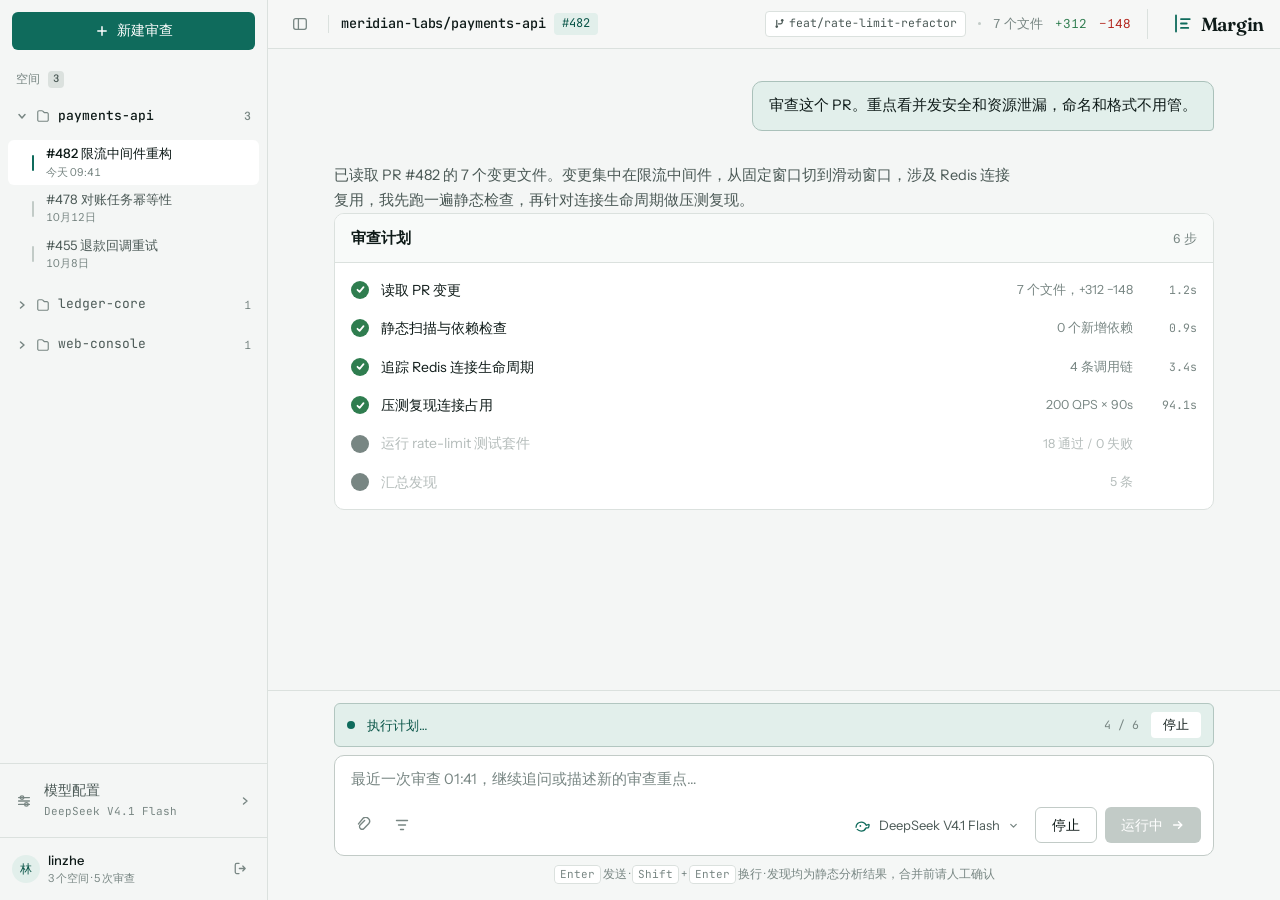
==== commit 7ef141f3: "feat: 前后端联调 —— harness 接入工作台与配置中心 给 harness 加上 HTTP/SSE 服务层，并把前端从演示数据切换到真实后端。 同时保留 file:// 直开的演示路径，两" ====
--- a/index.html
+++ b/index.html
@@ -153,13 +153,18 @@
 
             <span class="context__divider" aria-hidden="true"></span>
 
-            <span class="context__repo" id="wsRepo" translate="no">meridian-labs/payments-api</span>
-            <span class="context__pr" id="wsPr" translate="no">#482</span>
+            <span class="context__repo" id="wsRepo" translate="no"></span>
+            <span class="context__pr" id="wsPr" translate="no" hidden></span>
           </div>
 
           <div class="topbar__right">
+            <span class="conn" id="conn" data-state="demo" hidden>
+              <span class="conn__dot" aria-hidden="true"></span>
+              <span class="conn__text" id="connText">演示数据</span>
+            </span>
+
             <div class="context__meta" id="wsMeta">
-              <span class="tag" translate="no" id="wsBranch">
+              <span class="tag" translate="no" id="wsBranch" hidden>
                 <svg width="11" height="11" viewBox="0 0 12 12" aria-hidden="true" focusable="false">
                   <path
                     d="M3 2.5v5.2M9 2.5v2.1c0 1-.8 1.8-1.8 1.8H4.8"
@@ -171,12 +176,11 @@
                   <circle cx="3" cy="9.4" r="1.4" fill="currentColor" />
                   <circle cx="9" cy="2.4" r="1.4" fill="currentColor" />
                 </svg>
-                feat/rate-limit-refactor
               </span>
               <span class="meta-dot" aria-hidden="true"></span>
-              <span class="meta num" id="wsFiles">7 个文件</span>
-              <span class="meta num stat-add" id="wsAdd">+312</span>
-              <span class="meta num stat-del" id="wsDel">−148</span>
+              <span class="meta num" id="wsFiles" hidden></span>
+              <span class="meta num stat-add" id="wsAdd" hidden></span>
+              <span class="meta num stat-del" id="wsDel" hidden></span>
             </div>
 
             <div class="brand">
@@ -361,6 +365,8 @@
     </div>
 
     <script src="scripts/mock-data.js"></script>
+    <script src="scripts/api.js"></script>
+    <script src="scripts/live.js"></script>
     <script src="scripts/app.js"></script>
   </body>
 </html>
--- a/styles/app.css
+++ b/styles/app.css
@@ -1180,7 +1180,10 @@
 .runbar[hidden],
 .scrim[hidden],
 .sessions[hidden],
-.finding[hidden] {
+.finding[hidden],
+.tag[hidden],
+.meta[hidden],
+.conn[hidden] {
   display: none;
 }
 
@@ -1728,3 +1731,160 @@
 .model-menu__link:hover {
   background: var(--accent-soft);
 }
+
+/* ==========================================================================
+   15. 实时模式（后端接入）相关样式
+
+   这一节只加「演示模式下用不到、实时模式必须有」的东西：
+   连接指示、空状态、运行统计、失败态工具卡。
+   共用组件（计划面板、工具卡、发现卡）沿用上面的样式，不另起一套。
+   ========================================================================== */
+
+/* ---- 顶栏连接指示 ---- */
+
+.conn {
+  display: inline-flex;
+  align-items: center;
+  gap: var(--sp-2);
+  padding: 2px var(--sp-2) 3px;
+  border: 1px solid var(--rule);
+  border-radius: var(--r-sm);
+  background: var(--surface);
+  color: var(--ink-2);
+  font-size: 11.5px;
+  white-space: nowrap;
+}
+
+.conn__dot {
+  width: 6px;
+  height: 6px;
+  border-radius: 50%;
+  background: var(--rule-strong);
+}
+
+.conn[data-state="live"] .conn__dot {
+  background: var(--pass);
+}
+
+.conn[data-state="busy"] .conn__dot {
+  background: var(--accent);
+  animation: conn-pulse 1.4s var(--ease-out) infinite;
+}
+
+.conn[data-state="error"] .conn__dot {
+  background: var(--blocker);
+}
+
+@keyframes conn-pulse {
+  0%, 100% { opacity: 1; transform: scale(1); }
+  50% { opacity: 0.4; transform: scale(0.7); }
+}
+
+@media (prefers-reduced-motion: reduce) {
+  .conn[data-state="busy"] .conn__dot {
+    animation: none;
+  }
+}
+
+/* ---- 侧栏空状态 ---- */
+
+.space-empty {
+  padding: var(--sp-3) var(--sp-3) var(--sp-4);
+  color: var(--ink-3);
+  font-size: 12.5px;
+  line-height: 1.6;
+}
+
+.space-empty__hint {
+  margin-top: var(--sp-2);
+  padding-top: var(--sp-2);
+  border-top: 1px dashed var(--rule);
+  font-size: 11.5px;
+  color: var(--ink-3);
+}
+
+/* ---- 失败态工具卡：左侧改用阻断红，一眼能扫出来 ---- */
+
+.tool.is-failed .tool__dot {
+  background: var(--blocker);
+}
+
+.tool.is-failed .tool__name {
+  color: var(--blocker);
+}
+
+/* ---- 运行统计：审计结束后的客观数字 ---- */
+
+.run__stats {
+  display: flex;
+  flex-wrap: wrap;
+  align-items: center;
+  gap: var(--sp-2) var(--sp-5);
+  margin-top: var(--sp-4);
+  padding: var(--sp-3) var(--sp-4);
+  border: 1px solid var(--rule);
+  border-radius: var(--r-md);
+  background: var(--surface-quiet);
+}
+
+.run__stats .stat {
+  display: flex;
+  align-items: baseline;
+  gap: var(--sp-2);
+}
+
+.run__stats dt {
+  color: var(--ink-3);
+  font-size: 11.5px;
+}
+
+.run__stats dd {
+  margin: 0;
+  color: var(--ink);
+  font-size: 12.5px;
+}
+
+.run__report {
+  margin-inline-start: auto;
+  padding: 3px var(--sp-3) 4px;
+  border: 1px solid var(--rule-strong);
+  border-radius: var(--r-sm);
+  background: var(--surface);
+  color: var(--accent);
+  font-size: 12.5px;
+  text-decoration: none;
+  transition-property: background-color, border-color;
+  transition-duration: var(--dur-fast);
+  transition-timing-function: var(--ease-out);
+}
+
+.run__report:hover {
+  background: var(--accent-soft);
+  border-color: var(--accent);
+}
+
+/* ---- 运行提示（告警/错误）---- */
+
+.run__warn {
+  margin-top: var(--sp-3);
+  padding: var(--sp-3) var(--sp-4);
+  border: 1px solid color-mix(in oklab, var(--warn) 28%, var(--rule));
+  border-radius: var(--r-md);
+  background: var(--warn-soft);
+}
+
+.run__warn-title {
+  color: color-mix(in oklab, var(--warn) 85%, var(--ink));
+  font-size: 12.5px;
+  font-weight: 600;
+}
+
+.run__warn-body {
+  margin-top: var(--sp-2);
+  color: color-mix(in oklab, var(--warn) 70%, var(--ink));
+  font-family: var(--font-mono);
+  font-size: 11.5px;
+  line-height: 1.6;
+  white-space: pre-wrap;
+  word-break: break-word;
+}
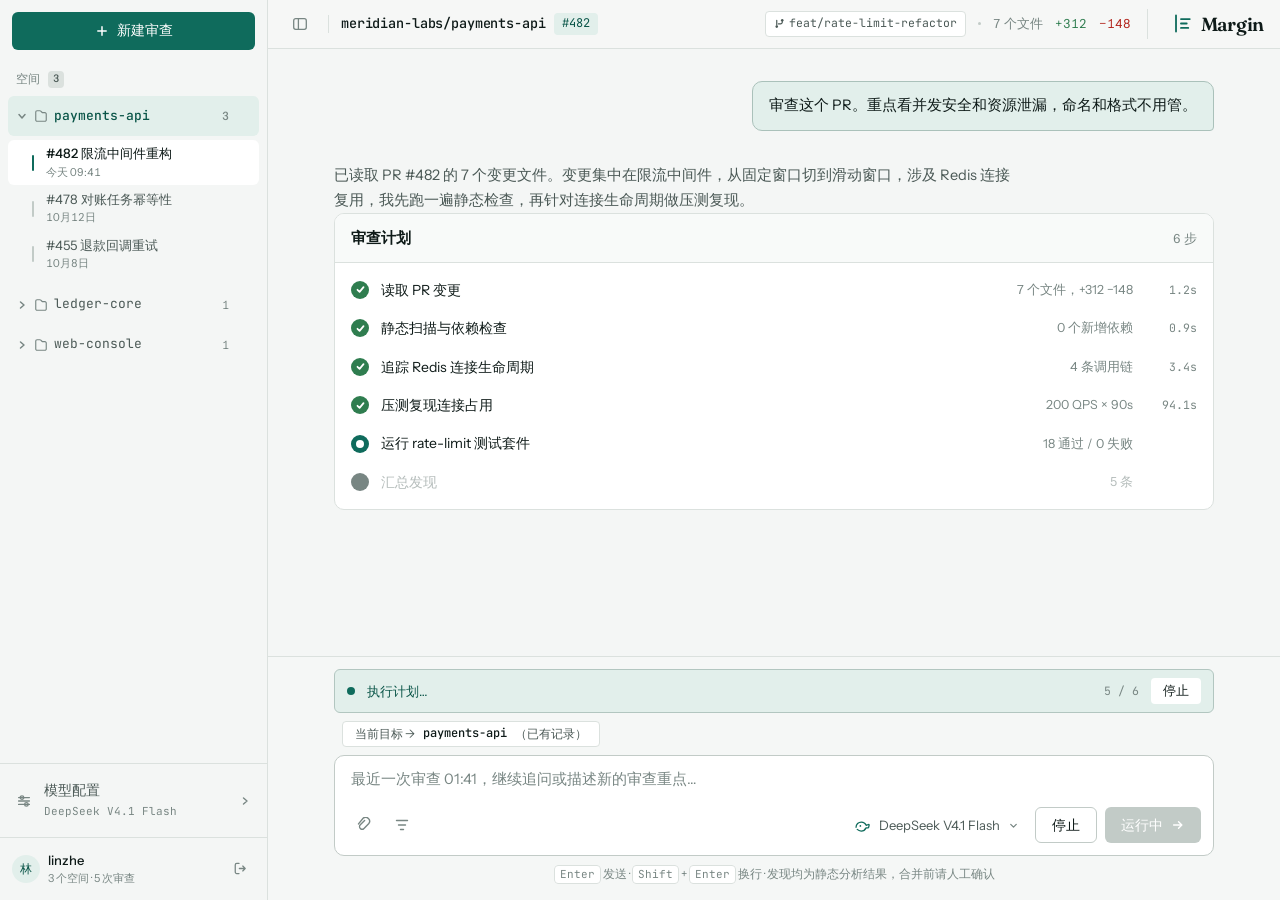
==== commit 68727caa: "feat: 侧栏按仓库新建审查 + 输入坞接入工作区与审查范围 ## 三条反馈的根因  1. 点侧栏切换仓库但顶栏不变：空间行的点击只做展开/收起，不调用 applyContext；    顶栏只由「" ====
--- a/index.html
+++ b/index.html
@@ -242,7 +242,13 @@
 
           <form class="composer" id="composer" autocomplete="off">
             <label class="sr-only" for="prompt">审查指令</label>
+            <div class="composer__context">
+              <span class="composer__target" id="composerTarget" hidden></span>
+            </div>
+
             <div class="composer__box">
+              <div class="composer__chips" id="scopeChips" hidden></div>
+
               <textarea
                 id="prompt"
                 class="composer__input"
@@ -255,34 +261,47 @@
 
               <div class="composer__row">
                 <div class="composer__tools">
-                  <button class="icon-btn" type="button" aria-label="附加文件或目录">
-                    <svg width="16" height="16" viewBox="0 0 16 16" aria-hidden="true">
-                      <path
-                        d="M8.6 3.4 4.3 7.7a2.6 2.6 0 0 0 3.7 3.7l4.6-4.6a3.9 3.9 0 0 0-5.5-5.5L2.5 6.9"
-                        fill="none"
-                        stroke="currentColor"
-                        stroke-width="1.4"
-                        stroke-linecap="round"
-                      />
-                    </svg>
-                  </button>
-                  <button
-                    class="icon-btn"
-                    type="button"
-                    aria-label="选择审查范围"
-                    aria-haspopup="menu"
-                    aria-expanded="false"
-                  >
-                    <svg width="16" height="16" viewBox="0 0 16 16" aria-hidden="true">
-                      <path
-                        d="M2.5 3.5h11M4.5 8h7M6.5 12.5h3"
-                        fill="none"
-                        stroke="currentColor"
-                        stroke-width="1.4"
-                        stroke-linecap="round"
-                      />
-                    </svg>
-                  </button>
+                  <div class="pop-host">
+                    <button
+                      class="icon-btn"
+                      type="button"
+                      id="attachBtn"
+                      aria-label="添加仓库到工作区"
+                      aria-haspopup="dialog"
+                      aria-expanded="false"
+                    >
+                      <svg width="16" height="16" viewBox="0 0 16 16" aria-hidden="true">
+                        <path
+                          d="M8.6 3.4 4.3 7.7a2.6 2.6 0 0 0 3.7 3.7l4.6-4.6a3.9 3.9 0 0 0-5.5-5.5L2.5 6.9"
+                          fill="none"
+                          stroke="currentColor"
+                          stroke-width="1.4"
+                          stroke-linecap="round"
+                        />
+                      </svg>
+                    </button>
+                  </div>
+
+                  <div class="pop-host">
+                    <button
+                      class="icon-btn"
+                      type="button"
+                      id="scopeBtn"
+                      aria-label="限定本次审查的文件范围"
+                      aria-haspopup="dialog"
+                      aria-expanded="false"
+                    >
+                      <svg width="16" height="16" viewBox="0 0 16 16" aria-hidden="true">
+                        <path
+                          d="M2.5 3.5h11M4.5 8h7M6.5 12.5h3"
+                          fill="none"
+                          stroke="currentColor"
+                          stroke-width="1.4"
+                          stroke-linecap="round"
+                        />
+                      </svg>
+                    </button>
+                  </div>
                 </div>
 
                 <div class="composer__submit">
@@ -356,6 +375,23 @@
               <kbd>Enter</kbd> 发送 · <kbd translate="no">Shift</kbd> + <kbd translate="no">Enter</kbd> 换行 ·
               发现均为静态分析结果，合并前请人工确认
             </p>
+
+            <!-- 两个浮层挂在整个输入坞上，而不是各自的按钮里：
+                 挂在按钮里会正好压在输入框与范围 chip 上，把刚勾的信息挡住。 -->
+            <div
+              class="pop pop--wide"
+              id="attachPop"
+              role="dialog"
+              aria-label="添加到工作区"
+              hidden
+            ></div>
+            <div
+              class="pop pop--wide"
+              id="scopePop"
+              role="dialog"
+              aria-label="选择审查范围"
+              hidden
+            ></div>
           </form>
         </div>
       </div>
--- a/styles/app.css
+++ b/styles/app.css
@@ -927,6 +927,7 @@
 }
 
 .composer {
+  position: relative;
   width: min(100%, 880px);
   margin-inline: auto;
 }
@@ -1010,6 +1011,9 @@
   display: inline-flex;
   align-items: center;
   gap: var(--sp-2);
+  /* flex 子项默认会被压缩：不锁住的话窄屏上「开始审查」四个字会竖着排 */
+  flex: none;
+  white-space: nowrap;
   min-height: 36px;
   padding: 0 var(--sp-4);
   border-radius: var(--r-md);
@@ -1128,6 +1132,21 @@
 
   .finding {
     grid-template-columns: 3px minmax(0, 1fr);
+  }
+
+  /* 输入坞在窄屏本来就紧：收紧内边距并让模型名早点截断，
+     给「开始审查」留出完整宽度（它已 nowrap，不会自己缩）。 */
+  .composer__row {
+    gap: var(--sp-2);
+    padding: var(--sp-2) var(--sp-2) var(--sp-3);
+  }
+
+  .model-btn__name {
+    max-width: 88px;
+  }
+
+  .send-btn {
+    padding: 0 var(--sp-3);
   }
 
   .finding__gutter {
@@ -1256,13 +1275,27 @@
 
 /* ---- 空间 ---- */
 
+/* 行本身是容器：主按钮（选中/展开）+ 新建按钮（在该空间下开一次审查）。
+   原来整行是一个 button，塞不进第二个按钮 —— HTML 不允许按钮嵌套。 */
 .space__row {
   display: flex;
   align-items: center;
-  gap: var(--sp-2);
-  width: 100%;
+  gap: 2px;
+  border-radius: var(--r-md);
+  transition-property: background-color, color;
+  transition-duration: var(--dur-fast);
+  transition-timing-function: var(--ease-out);
+}
+
+.space__main {
+  display: flex;
+  align-items: center;
+  gap: 6px;
+  flex: 1 1 auto;
+  min-width: 0;
   min-height: 40px;
-  padding: 0 var(--sp-2);
+  /* 右侧留 2px 即可：加号自己带内边距，多留会把仓库名挤成省略号 */
+  padding: 0 2px 0 var(--sp-2);
   border-radius: var(--r-md);
   color: var(--ink-2);
   font-size: 13.5px;
@@ -1274,16 +1307,63 @@
 
 .space__row:hover {
   background: var(--surface);
+}
+
+.space__row:hover .space__main {
   color: var(--ink);
 }
 
-.space__row:active {
+.space__main:active {
   transform: scale(0.99);
 }
 
+/* 「当前正在审的仓库」——用批注边 + 加粗，和发现卡片是同一套语言 */
 .space__row.is-current {
-  color: var(--ink);
+  background: var(--accent-soft);
+}
+
+.space__row.is-current .space__main {
+  color: var(--accent-deep);
   font-weight: 500;
+}
+
+.space__row.is-current .space__name {
+  color: var(--accent-deep);
+}
+
+/* 每个空间下的「新建审查」。默认透明，hover / 键盘聚焦才显现，
+   避免 9 个空间挂 9 个加号把侧栏塞满。 */
+.space__add {
+  display: grid;
+  place-items: center;
+  flex: none;
+  width: 24px;
+  height: 24px;
+  margin-inline-end: 2px;
+  border-radius: var(--r-sm);
+  color: var(--ink-3);
+  opacity: 0;
+  transition-property: opacity, background-color, color;
+  transition-duration: var(--dur-fast);
+  transition-timing-function: var(--ease-out);
+}
+
+.space__row:hover .space__add,
+.space__add:focus-visible,
+.space.is-current .space__add {
+  opacity: 1;
+}
+
+.space__add:hover {
+  background: var(--accent);
+  color: var(--surface);
+}
+
+/* 触屏没有 hover，加号必须常显，否则功能等于不存在 */
+@media (hover: none) {
+  .space__add {
+    opacity: 1;
+  }
 }
 
 .space__icon {
@@ -1888,3 +1968,309 @@
   white-space: pre-wrap;
   word-break: break-word;
 }
+
+/* ==========================================================================
+   16. 输入坞：目标仓库提示 / 审查范围 chip / 两个浮层
+
+   这一节对应三个真实反馈：
+   ① 不知道该往哪个仓库发新审查  → .composer__target
+   ② 没法在单个仓库下开新审查    → 侧栏 .space__add + 这里的目标提示
+   ③ 回形针与筛选按钮是死的      → .pop 系列浮层
+   ========================================================================== */
+
+/* ---- 「本次审查将提交到」提示 ---- */
+
+.composer__context {
+  display: flex;
+  align-items: center;
+  gap: var(--sp-2);
+  padding: 0 var(--sp-2) var(--sp-2);
+  min-height: 0;
+}
+
+.composer__target {
+  display: inline-flex;
+  align-items: center;
+  gap: var(--sp-2);
+  max-width: 100%;
+  padding: 2px var(--sp-3) 3px;
+  border: 1px solid var(--rule);
+  border-radius: var(--r-sm);
+  background: var(--surface);
+  color: var(--ink-2);
+  font-size: 12px;
+  white-space: nowrap;
+  overflow: hidden;
+  text-overflow: ellipsis;
+}
+
+.composer__target[hidden] {
+  display: none;
+}
+
+.composer__target b {
+  color: var(--ink);
+  font-family: var(--font-mono);
+  font-weight: 500;
+}
+
+.composer__target.is-draft {
+  border-color: color-mix(in oklab, var(--accent) 40%, var(--rule));
+  background: var(--accent-soft);
+  color: var(--accent-deep);
+}
+
+/* ---- 已附加的审查范围 ---- */
+
+.composer__chips {
+  display: flex;
+  flex-wrap: wrap;
+  gap: var(--sp-2);
+  padding: var(--sp-3) var(--sp-4) 0;
+}
+
+.composer__chips[hidden] {
+  display: none;
+}
+
+.chip {
+  display: inline-flex;
+  align-items: center;
+  gap: var(--sp-2);
+  max-width: 100%;
+  padding: 2px var(--sp-2) 3px var(--sp-3);
+  border: 1px solid var(--rule-strong);
+  border-radius: 999px;
+  background: var(--surface-quiet);
+  color: var(--ink-2);
+  font-family: var(--font-mono);
+  font-size: 11.5px;
+}
+
+.chip__text {
+  min-width: 0;
+  overflow: hidden;
+  text-overflow: ellipsis;
+  white-space: nowrap;
+}
+
+.chip__x {
+  display: grid;
+  place-items: center;
+  width: 16px;
+  height: 16px;
+  border-radius: 50%;
+  color: var(--ink-3);
+  transition-property: background-color, color;
+  transition-duration: var(--dur-fast);
+  transition-timing-function: var(--ease-out);
+}
+
+.chip__x:hover {
+  background: var(--blocker-soft);
+  color: var(--blocker);
+}
+
+/* ---- 浮层 ---- */
+
+.pop-host {
+  display: inline-flex;
+}
+
+/* 浮层锚定整个 .composer（它在上面设了 position: relative），
+   底边贴在输入坞上方 —— 挂在按钮上会压住输入框和范围 chip。 */
+.pop {
+  position: absolute;
+  left: 0;
+  bottom: calc(100% + 10px);
+  z-index: 46;
+  width: 320px;
+  max-width: min(380px, calc(100vw - var(--sp-5) * 2));
+  padding: var(--sp-3);
+  border: 1px solid var(--rule);
+  border-radius: var(--r-lg);
+  background: var(--surface);
+  box-shadow: var(--shadow-pop);
+}
+
+.pop--wide {
+  width: 380px;
+  max-width: min(380px, calc(100vw - var(--sp-5) * 2));
+}
+
+.pop[hidden] {
+  display: none;
+}
+
+.pop__head {
+  padding: 0 var(--sp-1) var(--sp-3);
+}
+
+.pop__title {
+  color: var(--ink);
+  font-size: 13px;
+  font-weight: 600;
+}
+
+.pop__hint {
+  margin-top: 2px;
+  color: var(--ink-3);
+  font-size: 11.5px;
+  line-height: 1.5;
+}
+
+.pop__list {
+  display: flex;
+  flex-direction: column;
+  gap: 1px;
+  max-height: 268px;
+  overflow-y: auto;
+  overscroll-behavior: contain;
+  margin: 0 calc(var(--sp-1) * -1);
+  padding: 0 var(--sp-1);
+}
+
+.pop__item {
+  display: grid;
+  grid-template-columns: minmax(0, 1fr) auto;
+  align-items: center;
+  gap: var(--sp-3);
+  width: 100%;
+  min-height: 42px;
+  padding: var(--sp-1) var(--sp-2);
+  border-radius: var(--r-md);
+  color: var(--ink-2);
+  text-align: left;
+  transition-property: background-color, color;
+  transition-duration: var(--dur-fast);
+  transition-timing-function: var(--ease-out);
+}
+
+.pop__item:hover {
+  background: var(--surface-sunk);
+  color: var(--ink);
+}
+
+.pop__item[aria-pressed="true"] {
+  background: var(--accent-soft);
+  color: var(--accent-deep);
+}
+
+.pop__item[disabled] {
+  opacity: 0.55;
+  cursor: default;
+}
+
+.pop__name {
+  min-width: 0;
+  font-family: var(--font-mono);
+  font-size: 12.5px;
+  overflow: hidden;
+  text-overflow: ellipsis;
+  white-space: nowrap;
+}
+
+.pop__meta {
+  flex: none;
+  color: var(--ink-3);
+  font-size: 11px;
+  font-variant-numeric: tabular-nums;
+}
+
+.pop__row {
+  display: flex;
+  gap: var(--sp-2);
+  margin-top: var(--sp-3);
+}
+
+.pop__input {
+  flex: 1 1 auto;
+  min-width: 0;
+  height: 32px;
+  padding: 0 var(--sp-3);
+  border: 1px solid var(--rule);
+  border-radius: var(--r-sm);
+  background: var(--surface-quiet);
+  color: var(--ink);
+  font-family: var(--font-mono);
+  font-size: 12px;
+}
+
+.pop__input:focus {
+  outline: 2px solid var(--accent);
+  outline-offset: -1px;
+  background: var(--surface);
+}
+
+.pop__btn {
+  flex: none;
+  height: 32px;
+  padding: 0 var(--sp-4);
+  border: 1px solid var(--accent);
+  border-radius: var(--r-sm);
+  background: var(--accent);
+  color: var(--surface);
+  font-size: 12.5px;
+  transition-property: filter;
+  transition-duration: var(--dur-fast);
+  transition-timing-function: var(--ease-out);
+}
+
+.pop__btn:hover {
+  filter: brightness(1.08);
+}
+
+.pop__btn[disabled] {
+  opacity: 0.5;
+  cursor: default;
+}
+
+.pop__empty {
+  padding: var(--sp-4) var(--sp-2);
+  color: var(--ink-3);
+  font-size: 12.5px;
+  line-height: 1.6;
+}
+
+.pop__error {
+  margin-top: var(--sp-2);
+  padding: var(--sp-2) var(--sp-3);
+  border-radius: var(--r-sm);
+  background: var(--blocker-soft);
+  color: color-mix(in oklab, var(--blocker) 82%, var(--ink));
+  font-size: 11.5px;
+  line-height: 1.55;
+}
+
+.pop__foot {
+  margin-top: var(--sp-3);
+  padding-top: var(--sp-3);
+  border-top: 1px solid var(--rule);
+  color: var(--ink-3);
+  font-size: 11.5px;
+  line-height: 1.55;
+}
+
+.pop__actions {
+  display: flex;
+  gap: var(--sp-2);
+  margin-top: var(--sp-3);
+}
+
+.pop__ghost {
+  height: 30px;
+  padding: 0 var(--sp-3);
+  border: 1px solid var(--rule-strong);
+  border-radius: var(--r-sm);
+  background: var(--surface);
+  color: var(--ink-2);
+  font-size: 12px;
+  transition-property: background-color, color;
+  transition-duration: var(--dur-fast);
+  transition-timing-function: var(--ease-out);
+}
+
+.pop__ghost:hover {
+  background: var(--surface-sunk);
+  color: var(--ink);
+}
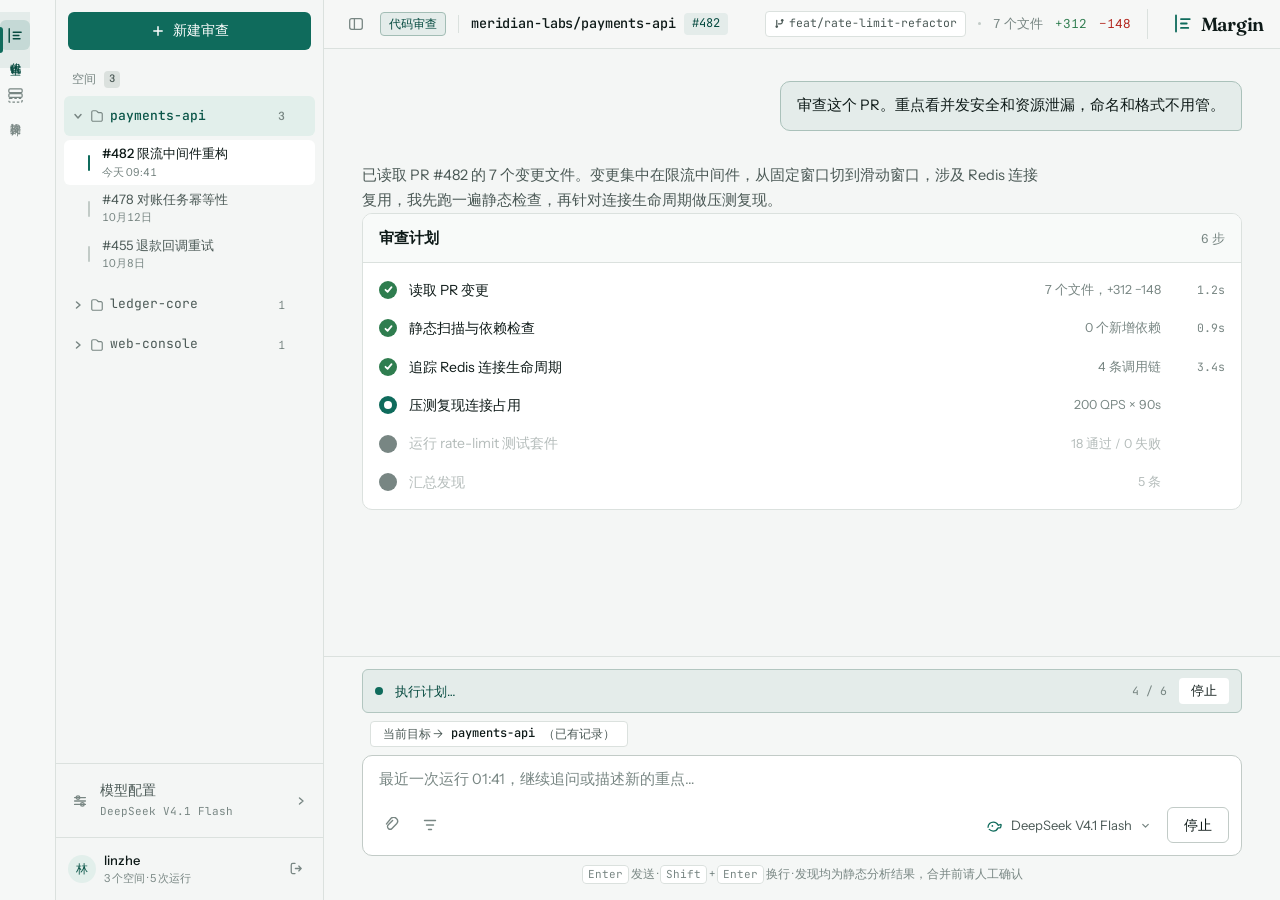
==== commit 042ed332: "可插拔 Agent 平台落地：架构设计助手 + 前后端隔离 + 实测修复 从「单一代码审查」扩展为「一个工作台 + 多个可插拔研发辅助 Agent」， 第二个 Agent 为架构设计助手（读仓库 → " ====
--- a/index.html
+++ b/index.html
@@ -6,9 +6,9 @@
     <meta name="theme-color" content="#f4f6f5" />
     <meta
       name="description"
-      content="Margin 是面向代码评审的 agent 工作台：按空间组织审查记录，运行可追溯的审查计划，逐条给出带行号的发现。"
+      content="Margin 是一个工作台，多个研发辅助 Agent：按空间组织仓库，运行可追溯的助手计划，产出形态由助手自己声明。"
     />
-    <title>Margin · 代码审查工作台</title>
+    <title>Margin · 研发助手工作台</title>
 
     <link rel="preconnect" href="https://fonts.googleapis.com" />
     <link rel="preconnect" href="https://fonts.gstatic.com" crossorigin />
@@ -25,6 +25,11 @@
     <a class="skip-link" href="#conversation">跳到审查对话</a>
 
     <div class="shell" id="shell">
+      <!-- ===================== 最左：助手轨道 =====================
+           56px。助手是身份级概念：能不能一眼看见，决定「可插拔」是否成立。
+           内容由 scripts/agents.js 按后端 /api/agents 渲染。 -->
+      <nav class="tray" id="agentTray" aria-label="助手"></nav>
+
       <!-- ===================== 左侧：空间栏 ===================== -->
       <aside class="rail" id="rail" aria-label="空间与审查记录">
         <div class="rail__head">
@@ -151,6 +156,8 @@
               </svg>
             </button>
 
+            <span class="context__agent" id="wsAgent" translate="no" hidden></span>
+
             <span class="context__divider" aria-hidden="true"></span>
 
             <span class="context__repo" id="wsRepo" translate="no"></span>
@@ -235,7 +242,10 @@
         <div class="dock">
           <div class="runbar" id="runbar" role="status" aria-live="polite" hidden>
             <span class="runbar__pulse" aria-hidden="true"></span>
-            <span class="runbar__label" id="runbarLabel">正在运行审查计划…</span>
+            <!-- 文案由 scripts/app.js 按当前助手的方言写入。
+                 这里刻意留一个中性的占位：静态写死「审查计划」会让架构助手
+                 在启动的一瞬间显示成审查。 -->
+            <span class="runbar__label" id="runbarLabel" role="status">正在运行…</span>
             <span class="runbar__step num" id="runbarStep"></span>
             <button class="runbar__stop" type="button" id="runbarStop">停止</button>
           </div>
@@ -371,9 +381,14 @@
               </div>
             </div>
 
-            <p class="composer__hint">
-              <kbd>Enter</kbd> 发送 · <kbd translate="no">Shift</kbd> + <kbd translate="no">Enter</kbd> 换行 ·
-              发现均为静态分析结果，合并前请人工确认
+            <!-- 快捷键提示与「这句话说了什么」是两个可独立取舍的部分：
+                 极窄屏只留后者，所以按键那半句必须整块包起来 ——
+                 单独藏 <kbd> 会在行里留下一个孤零零的「+」。 -->
+            <p class="composer__hint" id="composerHint">
+              <span class="composer__keys">
+                <kbd>Enter</kbd> 发送 · <kbd translate="no">Shift</kbd> + <kbd translate="no">Enter</kbd> 换行 ·
+              </span>
+              <span id="composerHintText">发现均为静态分析结果，合并前请人工确认</span>
             </p>
 
             <!-- 两个浮层挂在整个输入坞上，而不是各自的按钮里：
@@ -402,6 +417,8 @@
 
     <script src="scripts/mock-data.js"></script>
     <script src="scripts/api.js"></script>
+    <script src="scripts/agents.js"></script>
+    <script src="scripts/blueprint.js"></script>
     <script src="scripts/live.js"></script>
     <script src="scripts/app.js"></script>
   </body>
--- a/styles/tokens.css
+++ b/styles/tokens.css
@@ -27,6 +27,15 @@
   --accent-deep: #0a5548;
   --accent-soft: #e2efeb;
   --on-accent: #ffffff;
+
+  /* --- 当前助手的强调色 -------------------------------------------------
+     默认就是品牌色；切到另一个助手时由 body[data-agent="…"] 覆盖 --agent，
+     深/浅两档用 color-mix 从这一个值派生 —— 接新助手只换一个色值，
+     组件样式一行都不用改。见 scripts/agents.js 的 injectAccents。 */
+  --agent: var(--accent);
+  --agent-deep: var(--accent-deep);
+  --agent-soft: var(--accent-soft);
+  --agent-line: color-mix(in oklab, var(--agent) 30%, #ffffff);
 
   /* --- 审查严重级别：与品牌色分离，语义独占色相 ------------------------- */
   --blocker: #b3261e;
@@ -65,6 +74,7 @@
     0 10px 28px -10px rgba(14, 26, 24, 0.16);
   --lane-w: 46px; /* 发现卡片的行号列宽度 */
   --rail-w: 268px; /* 左侧空间栏宽度 */
+  --tray-w: 56px; /* 最左侧助手轨道宽度 */
 
   /* --- 动效：命名缓动，指数衰减手感 ------------------------------------- */
   --ease-out: cubic-bezier(0.22, 0.61, 0.36, 1);
--- a/styles/app.css
+++ b/styles/app.css
@@ -31,23 +31,114 @@
 
 .shell {
   display: grid;
-  /* 左栏固定宽 + 主区吃剩余。minmax(0,1fr) 防止列被最宽内容撑开 */
-  grid-template-columns: var(--rail-w) minmax(0, 1fr);
+  /* 助手轨道 + 左栏固定宽 + 主区吃剩余。minmax(0,1fr) 防止列被最宽内容撑开 */
+  grid-template-columns: var(--tray-w) var(--rail-w) minmax(0, 1fr);
   height: 100dvh;
   overflow: hidden;
 }
 
 .shell.is-collapsed {
-  grid-template-columns: 0px minmax(0, 1fr);
+  grid-template-columns: var(--tray-w) 0px minmax(0, 1fr);
 }
 
 /* 这里不能用 display:none —— rail 一旦不再是 grid item，
    后面的 .stage 会被自动放进第一列，主区被压成一条竖线。
-   用 visibility 收起，rail 仍占位（宽 0），主区稳定留在第二列。 */
+   用 visibility 收起，rail 仍占位（宽 0），主区稳定留在第三列。 */
 .shell.is-collapsed .rail {
   visibility: hidden;
   overflow: hidden;
   border-inline-end: 0;
+}
+
+/* ==========================================================================
+   1b. 助手轨道（56px）
+   助手是身份级概念：它能不能被一眼看见，决定「可插拔」这个卖点是否成立。
+   名称竖排 —— 中文竖排在 56px 里读起来像书脊，正好落在「校样台」的调性上。
+   ========================================================================== */
+
+.tray {
+  display: flex;
+  flex-direction: column;
+  align-items: stretch;
+  gap: var(--sp-2);
+  min-width: 0;
+  padding: var(--sp-3) 0 var(--sp-4);
+  border-inline-end: 1px solid var(--rule);
+  background: color-mix(in oklab, var(--paper) 82%, var(--surface));
+  overflow-y: auto;
+  overscroll-behavior: contain;
+}
+
+.tray__list {
+  display: flex;
+  flex-direction: column;
+  gap: var(--sp-1);
+  align-items: stretch;
+}
+
+.tray__item {
+  position: relative;
+  display: flex;
+  flex-direction: column;
+  align-items: center;
+  gap: var(--sp-1);
+  min-height: 56px;
+  padding: var(--sp-2) 0;
+  color: var(--ink-3);
+  transition-property: color, background-color;
+  transition-duration: var(--dur-fast);
+  transition-timing-function: var(--ease-out);
+}
+
+.tray__item::before {
+  content: "";
+  position: absolute;
+  inset-inline-start: 0;
+  top: 50%;
+  width: 3px;
+  height: 0;
+  border-radius: 0 var(--r-sm) var(--r-sm) 0;
+  background: var(--agent);
+  transform: translateY(-50%);
+  transition-property: height;
+  transition-duration: var(--dur);
+  transition-timing-function: var(--ease-out);
+}
+
+.tray__item:hover {
+  color: var(--ink);
+  background: var(--surface-sunk);
+}
+
+.tray__item[aria-pressed="true"] {
+  color: var(--agent-deep);
+  background: var(--agent-soft);
+}
+
+.tray__item[aria-pressed="true"]::before {
+  height: 26px;
+}
+
+.tray__icon {
+  display: grid;
+  place-items: center;
+  width: 30px;
+  height: 30px;
+  border-radius: var(--r-md);
+}
+
+.tray__item[aria-pressed="true"] .tray__icon {
+  background: color-mix(in oklab, var(--agent) 14%, transparent);
+}
+
+.tray__label {
+  writing-mode: vertical-rl;
+  text-orientation: upright;
+  font-size: 11px;
+  font-weight: 500;
+  letter-spacing: 0.06em;
+  line-height: 1.2;
+  max-height: 76px;
 }
 
 .stage {
@@ -112,6 +203,19 @@
   height: 18px;
   margin-inline: var(--sp-1);
   background: var(--rule);
+}
+
+/* 当前助手：顶栏上唯一一个随助手变的标记，颜色吃 --agent */
+.context__agent {
+  flex: none;
+  padding: 1px var(--sp-2) 2px;
+  border: 1px solid color-mix(in oklab, var(--agent) 30%, var(--rule));
+  border-radius: var(--r-sm);
+  background: var(--agent-soft);
+  color: var(--agent-deep);
+  font-size: 12px;
+  font-weight: 500;
+  white-space: nowrap;
 }
 
 .context__repo {
@@ -129,8 +233,8 @@
   flex: none;
   padding: 1px var(--sp-2) 2px;
   border-radius: var(--r-sm);
-  background: var(--accent-soft);
-  color: var(--accent-deep);
+  background: var(--agent-soft);
+  color: var(--agent-deep);
   font-family: var(--font-mono);
   font-size: 12px;
   font-variant-numeric: tabular-nums;
@@ -238,9 +342,9 @@
 .bubble {
   max-width: min(100%, 560px);
   padding: var(--sp-3) var(--sp-4);
-  border: 1px solid color-mix(in oklab, var(--accent) 26%, var(--rule));
+  border: 1px solid color-mix(in oklab, var(--agent) 26%, var(--rule));
   border-radius: var(--r-lg) var(--r-lg) var(--r-sm) var(--r-lg);
-  background: var(--accent-soft);
+  background: var(--agent-soft);
   color: var(--ink);
 }
 
@@ -255,6 +359,14 @@
   display: flex;
   flex-direction: column;
   gap: var(--sp-5);
+}
+
+/* 产出插槽：工具区之后、结语之前。产出的位置不随到达顺序变。 */
+.run__outcome {
+  display: flex;
+  flex-direction: column;
+  gap: var(--sp-5);
+  min-width: 0;
 }
 
 .run__intro,
@@ -339,7 +451,7 @@
 }
 
 .step.is-active .step__mark {
-  background: var(--accent);
+  background: var(--agent);
 }
 
 .step__label {
@@ -440,7 +552,7 @@
   font-family: var(--font-mono);
   font-size: 12.5px;
   font-weight: 500;
-  color: var(--accent-deep);
+  color: var(--agent-deep);
   white-space: nowrap;
 }
 
@@ -726,7 +838,7 @@
   padding: 0 var(--sp-4);
   cursor: pointer;
   list-style: none;
-  color: var(--accent-deep);
+  color: var(--agent-deep);
   font-size: 13px;
   font-weight: 500;
   transition-property: background-color;
@@ -739,7 +851,7 @@
 }
 
 .diff-wrap > summary:hover {
-  background: var(--accent-soft);
+  background: var(--agent-soft);
 }
 
 .diff-wrap > summary svg {
@@ -862,9 +974,9 @@
 }
 
 .followup:hover {
-  border-color: var(--accent);
-  color: var(--accent-deep);
-  background: var(--accent-soft);
+  border-color: var(--agent);
+  color: var(--agent-deep);
+  background: var(--agent-soft);
 }
 
 /* ==========================================================================
@@ -885,22 +997,22 @@
   width: min(100%, 880px);
   margin: 0 auto var(--sp-2);
   padding: var(--sp-2) var(--sp-3);
-  border: 1px solid color-mix(in oklab, var(--accent) 22%, var(--rule));
+  border: 1px solid color-mix(in oklab, var(--agent) 22%, var(--rule));
   border-radius: var(--r-md);
-  background: var(--accent-soft);
+  background: var(--agent-soft);
 }
 
 .runbar__pulse {
   width: 8px;
   height: 8px;
   border-radius: 50%;
-  background: var(--accent);
+  background: var(--agent);
   animation: pulse 1.1s var(--ease-out) infinite;
 }
 
 .runbar__label {
   font-size: 13px;
-  color: var(--accent-deep);
+  color: var(--agent-deep);
 }
 
 .runbar__step {
@@ -942,8 +1054,8 @@
 }
 
 .composer__box:focus-within {
-  border-color: var(--accent);
-  box-shadow: 0 0 0 3px color-mix(in oklab, var(--accent) 16%, transparent);
+  border-color: var(--agent);
+  box-shadow: 0 0 0 3px color-mix(in oklab, var(--agent) 16%, transparent);
 }
 
 .composer__input {
@@ -1017,7 +1129,7 @@
   min-height: 36px;
   padding: 0 var(--sp-4);
   border-radius: var(--r-md);
-  background: var(--accent);
+  background: var(--agent);
   color: var(--on-accent);
   font-size: 13.5px;
   font-weight: 500;
@@ -1027,7 +1139,7 @@
 }
 
 .send-btn:hover {
-  background: var(--accent-deep);
+  background: var(--agent-deep);
 }
 
 .send-btn:active {
@@ -1149,6 +1261,12 @@
     padding: 0 var(--sp-3);
   }
 
+  /* submit 区是 flex 行里唯一不会自己缩的一块；不放开 min-width，
+     它就会被内容顶出输入坞（窄屏实测溢出过）。 */
+  .composer__submit {
+    min-width: 0;
+  }
+
   .finding__gutter {
     flex-direction: row;
     align-items: center;
@@ -1202,7 +1320,11 @@
 .finding[hidden],
 .tag[hidden],
 .meta[hidden],
-.conn[hidden] {
+.conn[hidden],
+/* 蓝图里的分节显式声明了 display，hidden 必须单独收回 */
+.bp__section[hidden],
+/* 发送按钮运行中要收起（display:inline-flex，hidden 不生效） */
+.send-btn[hidden] {
   display: none;
 }
 
@@ -1231,7 +1353,7 @@
   width: 100%;
   min-height: 38px;
   border-radius: var(--r-md);
-  background: var(--accent);
+  background: var(--agent);
   color: var(--on-accent);
   font-size: 13.5px;
   font-weight: 500;
@@ -1241,7 +1363,7 @@
 }
 
 .rail__new:hover {
-  background: var(--accent-deep);
+  background: var(--agent-deep);
 }
 
 .rail__new:active {
@@ -1448,8 +1570,9 @@
   font-weight: 500;
 }
 
+/* 选中态跟着助手走：同一条侧栏里，审查记录和设计记录该有各自的颜色 */
 .session[aria-current="true"]::before {
-  background: var(--accent);
+  background: var(--agent);
 }
 
 .session__text {
@@ -1613,9 +1736,11 @@
    ========================================================================== */
 
 @media (max-width: 900px) {
+  /* 空间栏变成抽屉（fixed，退出 grid 流），但**助手轨道必须留下** ——
+     它是窄屏上唯一的助手切换入口，藏掉就等于没有「换个助手」这件事。 */
   .shell,
   .shell.is-collapsed {
-    grid-template-columns: minmax(0, 1fr);
+    grid-template-columns: var(--tray-w) minmax(0, 1fr);
   }
 
   /* 窄屏下由抽屉控制显隐，忽略桌面端的折叠状态 */
@@ -1624,15 +1749,18 @@
     border-inline-end: 1px solid var(--rule);
   }
 
+  /* 抽屉从**轨道右缘**滑出，不是从视口左缘 ——
+     从 0 开始会整块盖住助手轨道，而轨道是窄屏上唯一的助手切换入口。
+     「切换任务」和「切换助手」是两个入口，不该互相遮蔽。 */
   .rail {
     position: fixed;
     inset-block: 0;
-    inset-inline-start: 0;
+    inset-inline-start: var(--tray-w);
     z-index: 60;
     width: min(84vw, var(--rail-w));
     border-inline-end: 1px solid var(--rule);
     box-shadow: var(--shadow-pop);
-    transform: translateX(-100%);
+    transform: translateX(calc(-100% - var(--tray-w)));
     transition-property: transform;
     transition-duration: var(--dur-slow);
     transition-timing-function: var(--ease-out-quart);
@@ -1645,15 +1773,20 @@
   .rail__head {
     padding-top: var(--sp-4);
   }
+
+  /* 遮罩同样让开轨道：轨道不被压暗，抽屉开着也能直接换助手 */
+  .scrim {
+    inset-inline-start: var(--tray-w);
+  }
 }
 
 /* ==========================================================================
    14. 模型选择器（输入坞内）
    ========================================================================== */
 
-.model-select {
-  position: relative;
-}
+/* 刻意**不**设 position —— 让模型菜单以 .composer 为包含块，
+   与旁边两个浮层一致。锚在按钮上时，窄屏（模型按钮已经贴到行左侧）
+   菜单会从左边探出屏幕：320px 实测 -57px。 */
 
 .model-btn {
   display: flex;
@@ -1710,6 +1843,8 @@
   bottom: calc(100% + 8px);
   z-index: 45;
   width: 278px;
+  /* 同上：上限按包含块算，窄屏时收窄到输入坞宽度而不是探出屏幕 */
+  max-width: 100%;
   padding: var(--sp-2);
   border: 1px solid var(--rule);
   border-radius: var(--r-lg);
@@ -1847,7 +1982,7 @@
 }
 
 .conn[data-state="busy"] .conn__dot {
-  background: var(--accent);
+  background: var(--agent);
   animation: conn-pulse 1.4s var(--ease-out) infinite;
 }
 
@@ -1930,7 +2065,8 @@
   border: 1px solid var(--rule-strong);
   border-radius: var(--r-sm);
   background: var(--surface);
-  color: var(--accent);
+  /* 报告是**这一次运行**的产物，颜色该跟着跑它的助手 */
+  color: var(--agent);
   font-size: 12.5px;
   text-decoration: none;
   transition-property: background-color, border-color;
@@ -1939,8 +2075,8 @@
 }
 
 .run__report:hover {
-  background: var(--accent-soft);
-  border-color: var(--accent);
+  background: var(--agent-soft);
+  border-color: var(--agent);
 }
 
 /* ---- 运行提示（告警/错误）---- */
@@ -2015,9 +2151,9 @@
 }
 
 .composer__target.is-draft {
-  border-color: color-mix(in oklab, var(--accent) 40%, var(--rule));
-  background: var(--accent-soft);
-  color: var(--accent-deep);
+  border-color: color-mix(in oklab, var(--agent) 40%, var(--rule));
+  background: var(--agent-soft);
+  color: var(--agent-deep);
 }
 
 /* ---- 已附加的审查范围 ---- */
@@ -2085,7 +2221,10 @@
   bottom: calc(100% + 10px);
   z-index: 46;
   width: 320px;
-  max-width: min(380px, calc(100vw - var(--sp-5) * 2));
+  /* 上限要按**包含块**（.composer）算，不能按 100vw 算：
+     输入坞左边缘离视口左边还有轨道 + 内边距，按 100vw 算出来的上限
+     会让浮层右边缘探出视口（窄屏实测溢出 20px）。 */
+  max-width: min(380px, 100%);
   padding: var(--sp-3);
   border: 1px solid var(--rule);
   border-radius: var(--r-lg);
@@ -2095,7 +2234,7 @@
 
 .pop--wide {
   width: 380px;
-  max-width: min(380px, calc(100vw - var(--sp-5) * 2));
+  max-width: min(380px, 100%);
 }
 
 .pop[hidden] {
@@ -2274,3 +2413,633 @@
   background: var(--surface-sunk);
   color: var(--ink);
 }
+
+/* ==========================================================================
+   17. 架构产出（outcome = blueprint）
+   制图室方言：网格底 + 分层色阶。与审查的「批注边 + 行号列」是两套视觉语言，
+   因为它们要表达的东西不同 —— 一个是「哪里错了」，一个是「怎么组织的」。
+   块内的强调色一律吃 --agent，接入新助手不用改这里。
+   ========================================================================== */
+
+.bp {
+  display: flex;
+  flex-direction: column;
+  gap: var(--sp-4);
+  min-width: 0;
+}
+
+.bp__head {
+  display: flex;
+  align-items: baseline;
+  justify-content: space-between;
+  gap: var(--sp-3);
+  flex-wrap: wrap;
+}
+
+.bp__title {
+  font-family: var(--font-display);
+  font-size: 17px;
+  font-weight: 600;
+  font-variation-settings: "opsz" 24;
+  letter-spacing: -0.01em;
+}
+
+.bp__count {
+  color: var(--ink-3);
+  font-size: 12.5px;
+}
+
+/* --- 图 + 详情 --- */
+
+.bp__body {
+  display: grid;
+  grid-template-columns: minmax(0, 1fr) 300px;
+  gap: var(--sp-4);
+  align-items: start;
+  min-width: 0;
+}
+
+.bp__canvas-wrap {
+  display: flex;
+  flex-direction: column;
+  gap: var(--sp-2);
+  min-width: 0;
+}
+
+.bp__canvas {
+  position: relative;
+  display: flex;
+  flex-direction: column;
+  min-width: 0;
+  padding: var(--sp-3) var(--sp-4);
+  border: 1px solid var(--rule);
+  border-radius: var(--r-md);
+  background-color: var(--surface);
+  /* 方格纸：16px 网格，颜色吃 --agent 的极淡变体 */
+  background-image:
+    linear-gradient(to right, color-mix(in oklab, var(--agent) 9%, transparent) 1px, transparent 1px),
+    linear-gradient(to bottom, color-mix(in oklab, var(--agent) 9%, transparent) 1px, transparent 1px);
+  background-size: 16px 16px;
+}
+
+.bp__empty {
+  padding: var(--sp-5) var(--sp-4);
+  color: var(--ink-3);
+  font-size: 13px;
+  text-align: center;
+}
+
+/* 连线画在覆盖层里，绝不参与命中测试 —— 否则会挡住节点点击 */
+.bp__wires {
+  position: absolute;
+  inset: 0;
+  pointer-events: none;
+  overflow: visible;
+}
+
+.bp-wire {
+  fill: none;
+  stroke: var(--rule-strong);
+  stroke-width: 1.4;
+  transition-property: opacity;
+  transition-duration: var(--dur);
+  transition-timing-function: var(--ease-out);
+}
+
+/* 跳层依赖：线型本身携带信息（同层实线 / 跨层虚线） */
+.bp-wire--jump {
+  stroke-dasharray: 4.5 3;
+}
+
+.bp-wire.is-active {
+  stroke: var(--agent);
+  stroke-width: 1.8;
+}
+
+.bp-wire.is-dim {
+  opacity: 0.3;
+}
+
+.bp__tip {
+  fill: none;
+  stroke: var(--rule-strong);
+  stroke: context-stroke;
+  stroke-width: 1.4;
+  stroke-linecap: round;
+  stroke-linejoin: round;
+}
+
+.bp__legend {
+  display: flex;
+  gap: var(--sp-4);
+  color: var(--ink-3);
+  font-size: 11.5px;
+}
+
+.bp__legend-item {
+  display: inline-flex;
+  align-items: center;
+  gap: var(--sp-2);
+}
+
+.bp__legend-line {
+  width: 22px;
+  height: 0;
+  border-top: 1.4px solid var(--rule-strong);
+}
+
+.bp__legend-line--jump {
+  border-top-style: dashed;
+}
+
+/* --- 分层：层名走左侧栏位，节点排右侧 ——
+       否则跨层连线必然横穿每一层的说明文字 --- */
+
+.bp-layer {
+  display: grid;
+  grid-template-columns: 84px minmax(0, 1fr);
+  gap: var(--sp-3);
+  padding-block: var(--sp-3);
+}
+
+.bp-layer + .bp-layer {
+  border-top: 1px dashed var(--rule);
+}
+
+.bp-layer__side {
+  display: flex;
+  flex-direction: column;
+  gap: 2px;
+  min-width: 0;
+  padding-inline-end: var(--sp-2);
+  border-inline-end: 1px solid var(--rule);
+}
+
+.bp-layer__name {
+  font-size: 13px;
+  font-weight: 600;
+  color: var(--ink);
+  overflow-wrap: anywhere;
+}
+
+.bp-layer__purpose {
+  color: var(--ink-2);
+  font-size: 11.5px;
+  line-height: 1.5;
+  text-wrap: pretty;
+}
+
+.bp-layer__hint {
+  color: var(--ink-3);
+  font-size: 11px;
+  line-height: 1.5;
+  text-wrap: pretty;
+}
+
+.bp-layer__nodes {
+  display: flex;
+  flex-wrap: wrap;
+  align-content: flex-start;
+  gap: var(--sp-2);
+  min-width: 0;
+}
+
+.bp-layer__void {
+  align-self: center;
+  color: var(--ink-3);
+  font-size: 11.5px;
+}
+
+.bp-node {
+  display: flex;
+  flex-direction: column;
+  gap: 1px;
+  /* 点击热区：图上的节点也要够大 */
+  min-height: 44px;
+  max-width: 190px;
+  padding: var(--sp-2) var(--sp-3);
+  border: 1px solid var(--rule-strong);
+  border-radius: var(--r-md);
+  background: var(--surface);
+  text-align: start;
+  transition-property: border-color, background-color, box-shadow;
+  transition-duration: var(--dur-fast);
+  transition-timing-function: var(--ease-out);
+}
+
+.bp-node:hover {
+  border-color: var(--agent);
+}
+
+.bp-node.is-selected {
+  border-color: var(--agent);
+  background: var(--agent-soft);
+  box-shadow: 0 0 0 3px color-mix(in oklab, var(--agent) 14%, transparent);
+}
+
+.bp-node__name {
+  font-family: var(--font-mono);
+  font-size: 12.5px;
+  font-weight: 500;
+  color: var(--ink);
+  overflow-wrap: anywhere;
+}
+
+.bp-node.is-selected .bp-node__name {
+  color: var(--agent-deep);
+}
+
+.bp-node__role {
+  color: var(--ink-3);
+  font-size: 11px;
+  white-space: nowrap;
+  overflow: hidden;
+  text-overflow: ellipsis;
+}
+
+/* --- 组件详情 --- */
+
+.bp__detail {
+  display: flex;
+  flex-direction: column;
+  gap: var(--sp-3);
+  min-width: 0;
+  padding: var(--sp-3) var(--sp-4);
+  border: 1px solid var(--rule);
+  border-radius: var(--r-md);
+  background: var(--surface-quiet);
+}
+
+.bp__detail-head {
+  display: flex;
+  flex-direction: column;
+  gap: var(--sp-1);
+  min-width: 0;
+}
+
+.bp__detail-layer {
+  align-self: flex-start;
+  padding: 1px var(--sp-2) 2px;
+  border-radius: var(--r-sm);
+  background: var(--agent-soft);
+  color: var(--agent-deep);
+  font-size: 11px;
+}
+
+.bp__detail-name {
+  font-size: 15.5px;
+  font-weight: 600;
+  letter-spacing: -0.01em;
+  overflow-wrap: anywhere;
+}
+
+.bp__detail-role {
+  color: var(--ink-2);
+  font-size: 12.5px;
+}
+
+.bp__detail-empty {
+  color: var(--ink-3);
+  font-size: 12.5px;
+}
+
+.bp__facts {
+  display: flex;
+  flex-direction: column;
+  gap: var(--sp-3);
+  min-width: 0;
+}
+
+.bp-fact {
+  display: flex;
+  flex-direction: column;
+  gap: 2px;
+  min-width: 0;
+}
+
+.bp-fact dt {
+  color: var(--ink-3);
+  font-size: 11.5px;
+  font-weight: 500;
+}
+
+.bp-fact dd {
+  margin: 0;
+  min-width: 0;
+  color: var(--ink-2);
+  font-size: 12.5px;
+  line-height: 1.65;
+  text-wrap: pretty;
+}
+
+.bp-list {
+  display: flex;
+  flex-direction: column;
+  gap: 2px;
+}
+
+.bp-list li {
+  padding-inline-start: var(--sp-3);
+  position: relative;
+  font-size: 12.5px;
+  line-height: 1.6;
+  text-wrap: pretty;
+}
+
+.bp-list li::before {
+  content: "";
+  position: absolute;
+  inset-inline-start: 0;
+  top: 0.62em;
+  width: 4px;
+  height: 4px;
+  border-radius: 50%;
+  background: var(--rule-strong);
+}
+
+.bp-list--warn li::before {
+  background: var(--warn);
+}
+
+.bp-list--muted li {
+  color: var(--ink-3);
+}
+
+.bp-chips {
+  display: flex;
+  flex-wrap: wrap;
+  gap: var(--sp-1);
+}
+
+.bp-chip {
+  padding: 1px var(--sp-2) 2px;
+  border: 1px solid var(--rule);
+  border-radius: var(--r-sm);
+  background: var(--surface);
+  color: var(--ink-2);
+  font-family: var(--font-mono);
+  font-size: 11.5px;
+  transition-property: border-color, color, background-color;
+  transition-duration: var(--dur-fast);
+  transition-timing-function: var(--ease-out);
+}
+
+.bp-chip:hover {
+  border-color: var(--agent);
+  color: var(--agent-deep);
+  background: var(--agent-soft);
+}
+
+/* 依赖写了一个方案里不存在的组件名：如实标出来，不假装它存在 */
+.bp-chip.is-unknown {
+  border-style: dashed;
+  color: var(--warn);
+  cursor: help;
+}
+
+/* --- 决策 / 开放问题 --- */
+
+.bp__section {
+  display: flex;
+  flex-direction: column;
+  gap: var(--sp-3);
+  min-width: 0;
+}
+
+.bp__section-head {
+  display: flex;
+  align-items: center;
+  gap: var(--sp-3);
+  flex-wrap: wrap;
+}
+
+.bp__section-title {
+  font-family: var(--font-display);
+  font-size: 15.5px;
+  font-weight: 600;
+  font-variation-settings: "opsz" 20;
+}
+
+.bp__blocking {
+  padding: 1px var(--sp-2) 2px;
+  border-radius: var(--r-sm);
+  background: var(--warn-soft);
+  color: var(--warn);
+  font-size: 11.5px;
+}
+
+.bp__cards {
+  display: grid;
+  /* min(260px, 100%) 而不是 260px：可用宽度不足 260 时，auto-fill 仍会按
+     260 铺，卡片就顶破会话流 8px（320px 视口 + 56px 轨道下实测到过）。
+     写成 min() 后栅格会退化成单列而不是溢出。 */
+  grid-template-columns: repeat(auto-fill, minmax(min(260px, 100%), 1fr));
+  gap: var(--sp-3);
+}
+
+.bp-card {
+  display: flex;
+  flex-direction: column;
+  gap: var(--sp-2);
+  min-width: 0;
+  padding: var(--sp-3) var(--sp-4);
+  border: 1px solid var(--rule);
+  border-radius: var(--r-md);
+  background: var(--surface);
+}
+
+.bp-card__head {
+  display: flex;
+  align-items: baseline;
+  gap: var(--sp-2);
+  min-width: 0;
+}
+
+.bp-card__no {
+  flex: none;
+  width: 17px;
+  color: var(--ink-3);
+  font-size: 11.5px;
+}
+
+.bp-card__title {
+  min-width: 0;
+  font-size: 13.5px;
+  font-weight: 600;
+  letter-spacing: -0.01em;
+  text-wrap: pretty;
+}
+
+.bp-card__line {
+  color: var(--ink-2);
+  font-size: 12.5px;
+  line-height: 1.68;
+  text-wrap: pretty;
+}
+
+.bp-card__line--why {
+  padding-inline-start: var(--sp-3);
+  border-inline-start: 2px solid var(--agent-line);
+  color: var(--ink-2);
+}
+
+.bp-card__alt {
+  display: flex;
+  flex-direction: column;
+  gap: var(--sp-1);
+  padding: var(--sp-2) var(--sp-3);
+  border-radius: var(--r-sm);
+  background: var(--surface-quiet);
+}
+
+.bp-card__label {
+  color: var(--ink-3);
+  font-size: 11px;
+  font-weight: 500;
+}
+
+.bp-card__cost {
+  display: flex;
+  flex-direction: column;
+  gap: 2px;
+  color: var(--ink-2);
+  font-size: 12.5px;
+  line-height: 1.6;
+  text-wrap: pretty;
+}
+
+.bp__qlist {
+  display: flex;
+  flex-direction: column;
+  gap: var(--sp-2);
+}
+
+.bp-q {
+  display: grid;
+  grid-template-columns: 42px minmax(0, 1fr);
+  gap: var(--sp-3);
+  padding: var(--sp-2) var(--sp-3);
+  border: 1px solid var(--rule);
+  border-radius: var(--r-md);
+  background: var(--surface);
+}
+
+.bp-q.is-blocking {
+  border-color: color-mix(in oklab, var(--warn) 40%, var(--rule));
+  background: color-mix(in oklab, var(--warn-soft) 55%, var(--surface));
+}
+
+.bp-q__mark {
+  align-self: start;
+  padding: 1px 0 2px;
+  border-radius: var(--r-sm);
+  color: var(--ink-3);
+  font-size: 11px;
+  text-align: center;
+}
+
+.bp-q.is-blocking .bp-q__mark {
+  color: var(--warn);
+  font-weight: 500;
+}
+
+.bp-q__text {
+  min-width: 0;
+}
+
+.bp-q__q {
+  font-size: 13px;
+  line-height: 1.65;
+  text-wrap: pretty;
+}
+
+.bp-q__why {
+  margin-top: 2px;
+  color: var(--ink-3);
+  font-size: 12px;
+  line-height: 1.6;
+  text-wrap: pretty;
+}
+
+/* --- 蓝图响应式 --- */
+
+@media (max-width: 1000px) {
+  /* 并排时两边都太窄，节点会被挤到换行 */
+  .bp__body {
+    grid-template-columns: minmax(0, 1fr);
+  }
+}
+
+@media (max-width: 560px) {
+  .bp-layer {
+    grid-template-columns: 60px minmax(0, 1fr);
+  }
+
+  .bp-node {
+    max-width: none;
+    width: 100%;
+  }
+}
+
+/* ==========================================================================
+   18. 极窄屏（≤520px）：输入坞是最后被挤压的地方
+   320px 下主区只剩 264px，光「模型名 + 停止」就要 220px。
+   这里把不提供信息的装饰陆续撤掉，而不是让内容顶出容器。
+   ========================================================================== */
+
+@media (max-width: 520px) {
+  /* 模型名留到能认出是哪一档即可；完整名字在模型选择浮层里 */
+  .model-btn__name {
+    max-width: 48px;
+  }
+
+  /* 发送按钮在 320px 下会顶出输入坞 27px（实测），而这 100px 里有 36px
+     是装饰：箭头图标和偏宽的内边距。先撤装饰，再让它**能缩**——
+     缩到最后会省略号，但绝不会顶出去。 */
+  .send-btn {
+    flex: 0 1 auto;
+    min-width: 0;
+    padding: 0 var(--sp-2);
+  }
+
+  .send-btn > svg {
+    display: none;
+  }
+
+  .send-btn > span {
+    overflow: hidden;
+    text-overflow: ellipsis;
+  }
+
+  /* 眼睛图标只是「模型可见性」的装饰，名字都截短了它就多余 */
+  .model-btn__mark,
+  .model-btn__chev {
+    display: none;
+  }
+
+  .composer__tools {
+    gap: 0;
+  }
+
+  .icon-btn {
+    width: 30px;
+    height: 30px;
+  }
+
+  /* 「Enter 发送 · Shift+Enter 换行」在窄屏要占两行，而它只是操作提示；
+     真正要看的是后半句（这个助手会产出什么），只留那一句。 */
+  .composer__keys {
+    display: none;
+  }
+
+  /* 顶栏给仓库名留一条底线：它是顶栏里唯一回答「我在看哪个仓库」的信息。
+     320px 下它会被挤成 0 宽，只剩一个孤零零的「#482」—— 那没有任何意义。
+     助手标记在这里撤掉：轨道已经用颜色把它标出来了，顶栏这枚是冗余的。 */
+  .context__agent {
+    display: none;
+  }
+
+  .context__repo {
+    min-width: 7ch;
+  }
+}
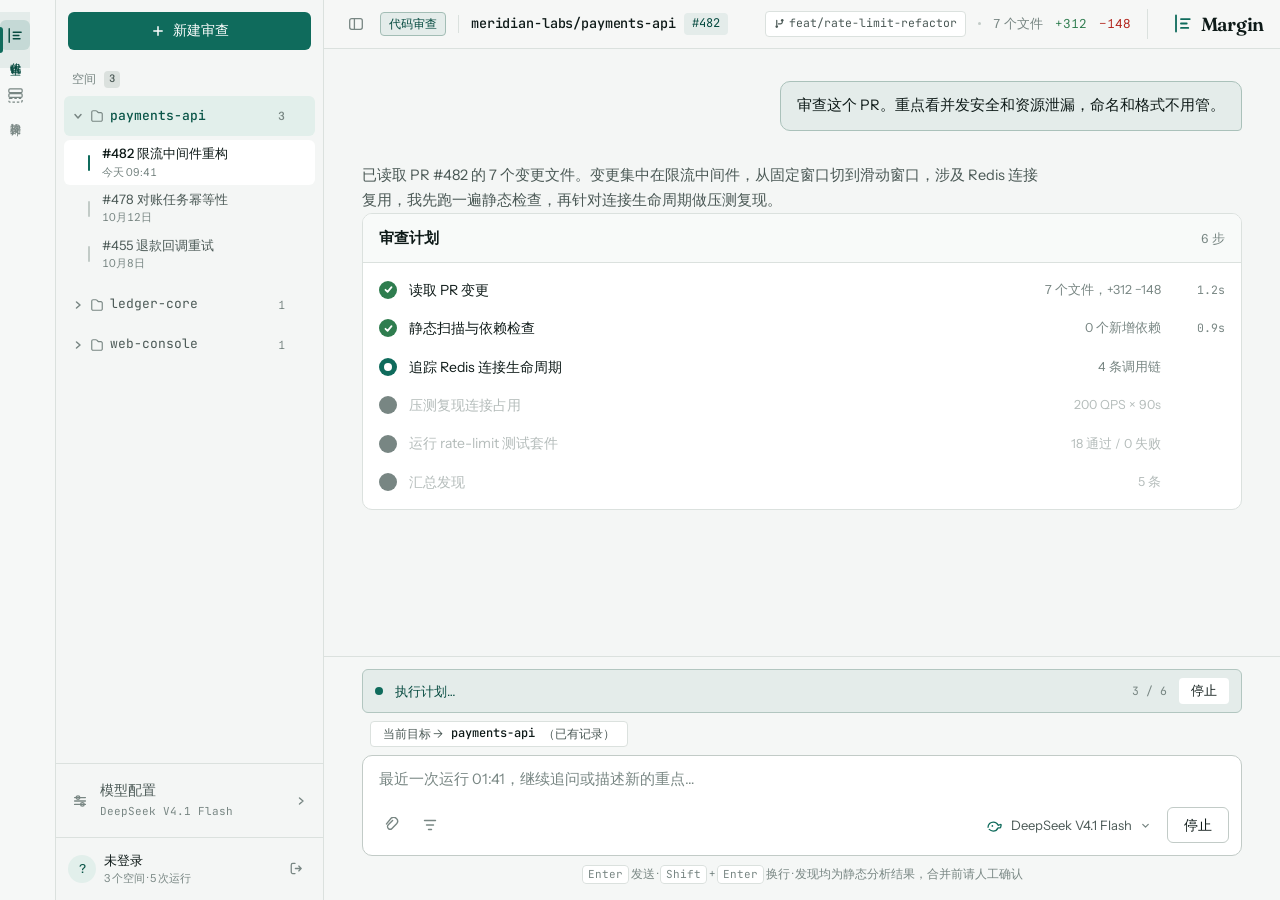
==== commit 6c88c787: "补上登录与注册：真认证（scrypt + 会话 Cookie），附测试账户 此前 login/register 是纯前端演示（auth.js 头部自己写着「不发任何真实请求」）， 任意邮箱加 8 位密" ====
--- a/index.html
+++ b/index.html
@@ -102,12 +102,14 @@
         </div>
 
         <div class="rail__foot">
-          <span class="avatar" aria-hidden="true">林</span>
+          <!-- 账号信息由 /api/auth/me 填充；未登录时 runAuth 会换成登录入口。
+               这里不放静态默认值 —— 显示一个假用户名比留空更糟。 -->
+          <span class="avatar" aria-hidden="true" id="railAvatar"></span>
           <span class="rail__user">
-            <span class="rail__user-name">linzhe</span>
-            <span class="rail__user-note" id="railUserNote">3 个空间 · 5 次审查</span>
+            <a class="rail__user-name" id="railUserName" href="login.html">未登录</a>
+            <span class="rail__user-note" id="railUserNote"></span>
           </span>
-          <button class="icon-btn icon-btn--sm" type="button" aria-label="退出登录" id="signOut">
+          <button class="icon-btn icon-btn--sm" type="button" aria-label="退出登录" id="signOut" hidden>
             <svg width="15" height="15" viewBox="0 0 16 16" aria-hidden="true" focusable="false">
               <path
                 d="M6.4 2.6H4a1.6 1.6 0 0 0-1.6 1.6v7.6A1.6 1.6 0 0 0 4 13.4h2.4"
--- a/styles/app.css
+++ b/styles/app.css
@@ -1694,6 +1694,14 @@
   white-space: nowrap;
   overflow: hidden;
   text-overflow: ellipsis;
+  /* 未登录时它是 <a href="login.html">：保持与纯文本一致，只在悬停时提示可点 */
+  color: inherit;
+  text-decoration: none;
+}
+
+a.rail__user-name:hover {
+  color: var(--accent-deep);
+  text-decoration: underline;
 }
 
 .rail__user-note {
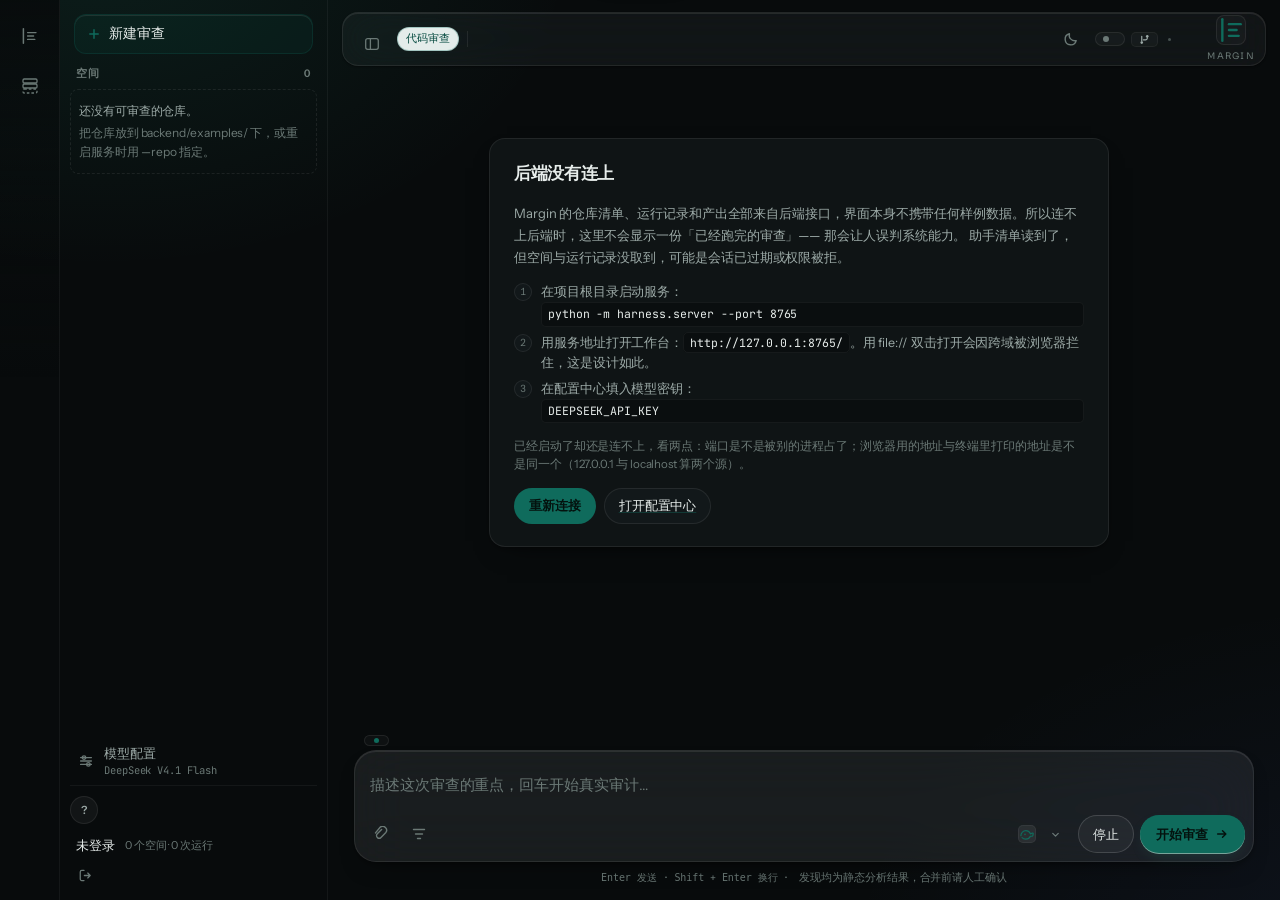
==== commit b31c89f4: "前端重构：玻璃仪表台 + 彻底移除假数据 + 全面适配新后端 ## 视觉：从「编辑部校样台」换成「玻璃仪表台」  不是换配色，是换结构。上一版把纸张当基底、所有分隔靠界线；这一版把深色石墨 当基底，核" ====
--- a/index.html
+++ b/index.html
@@ -3,22 +3,41 @@
   <head>
     <meta charset="UTF-8" />
     <meta name="viewport" content="width=device-width, initial-scale=1" />
-    <meta name="theme-color" content="#f4f6f5" />
+    <!-- 内联图标：不声明的话浏览器会去请求 /favicon.ico，每次开页面留一条 404 -->
+    <link
+      rel="icon"
+      href='data:image/svg+xml,<svg xmlns="http://www.w3.org/2000/svg" viewBox="0 0 16 16"><rect width="16" height="16" rx="3.5" fill="%230f6b5c"/><path d="M4.4 11.6V4.4l3.6 4.4 3.6-4.4v7.2" fill="none" stroke="%23ffffff" stroke-width="1.7" stroke-linecap="round" stroke-linejoin="round"/></svg>'
+    />
+    <meta name="theme-color" content="#080b0c" />
     <meta
       name="description"
       content="Margin 是一个工作台，多个研发辅助 Agent：按空间组织仓库，运行可追溯的助手计划，产出形态由助手自己声明。"
     />
     <title>Margin · 研发助手工作台</title>
 
+    <!-- 主题在首帧之前决定，避免深色页面闪一下白再变黑。
+         令牌默认是深色（:root），data-theme="light" 才覆盖。 -->
+    <script>
+      (function () {
+        try {
+          var saved = window.localStorage.getItem('margin.theme');
+          document.documentElement.setAttribute('data-theme', saved === 'light' ? 'light' : 'dark');
+        } catch (error) {
+          document.documentElement.setAttribute('data-theme', 'dark');
+        }
+      })();
+    </script>
+
     <link rel="preconnect" href="https://fonts.googleapis.com" />
     <link rel="preconnect" href="https://fonts.gstatic.com" crossorigin />
     <link
       rel="stylesheet"
-      href="https://fonts.googleapis.com/css2?family=Fraunces:opsz,wght@9..144,400..700&family=Instrument+Sans:wght@400;500;600&family=JetBrains+Mono:wght@400;500;600&display=swap"
+      href="https://fonts.googleapis.com/css2?family=Sora:wght@400;500;600&family=Instrument+Sans:wght@400;500;600&family=JetBrains+Mono:wght@400;500&display=swap"
     />
 
     <link rel="stylesheet" href="styles/tokens.css" />
     <link rel="stylesheet" href="styles/app.css" />
+    <link rel="stylesheet" href="styles/views.css" />
   </head>
 
   <body>
@@ -167,9 +186,38 @@
           </div>
 
           <div class="topbar__right">
-            <span class="conn" id="conn" data-state="demo" hidden>
+            <button
+              class="icon-btn"
+              type="button"
+              id="themeBtn"
+              aria-label="切换明暗主题"
+              aria-pressed="false"
+              title="切换明暗主题"
+            >
+              <svg
+                id="themeIcon"
+                width="16"
+                height="16"
+                viewBox="0 0 16 16"
+                aria-hidden="true"
+                focusable="false"
+              >
+                <path
+                  d="M13.2 9.6A5.6 5.6 0 0 1 6.4 2.8a5.6 5.6 0 1 0 6.8 6.8Z"
+                  fill="none"
+                  stroke="currentColor"
+                  stroke-width="1.4"
+                  stroke-linecap="round"
+                  stroke-linejoin="round"
+                />
+              </svg>
+            </button>
+
+            <!-- 连接状态由 scripts/live.js 写入。初始 hidden 且不带任何
+                 假状态：后端没探通之前，界面不该先声称自己连上了。 -->
+            <span class="conn" id="conn" data-state="pending" hidden>
               <span class="conn__dot" aria-hidden="true"></span>
-              <span class="conn__text" id="connText">演示数据</span>
+              <span class="conn__text" id="connText"></span>
             </span>
 
             <div class="context__meta" id="wsMeta">
@@ -242,16 +290,6 @@
         </main>
 
         <div class="dock">
-          <div class="runbar" id="runbar" role="status" aria-live="polite" hidden>
-            <span class="runbar__pulse" aria-hidden="true"></span>
-            <!-- 文案由 scripts/app.js 按当前助手的方言写入。
-                 这里刻意留一个中性的占位：静态写死「审查计划」会让架构助手
-                 在启动的一瞬间显示成审查。 -->
-            <span class="runbar__label" id="runbarLabel" role="status">正在运行…</span>
-            <span class="runbar__step num" id="runbarStep"></span>
-            <button class="runbar__stop" type="button" id="runbarStop">停止</button>
-          </div>
-
           <form class="composer" id="composer" autocomplete="off">
             <label class="sr-only" for="prompt">审查指令</label>
             <div class="composer__context">
@@ -314,6 +352,19 @@
                       </svg>
                     </button>
                   </div>
+
+                  <!-- 增量审查：只有声明了 capabilities.diff 的助手才显示。
+                       默认隐藏，避免给架构助手一个「审 diff」的假承诺。 -->
+                  <button
+                    class="pop__chip"
+                    type="button"
+                    id="diffBtn"
+                    aria-pressed="false"
+                    title="只审 BASE 到工作树的改动"
+                    hidden
+                  >
+                    增量
+                  </button>
                 </div>
 
                 <div class="composer__submit">
@@ -324,6 +375,7 @@
                       id="modelBtn"
                       aria-haspopup="listbox"
                       aria-expanded="false"
+                      hidden
                     >
                       <svg
                         class="model-btn__mark"
@@ -343,7 +395,7 @@
                         />
                         <circle cx="7.5" cy="10.5" r="1" fill="currentColor" />
                       </svg>
-                      <span class="model-btn__name" id="modelBtnName">DeepSeek V4.1 Flash</span>
+                      <span class="model-btn__name" id="modelBtnName"></span>
                       <svg
                         class="model-btn__chev"
                         width="11"
@@ -367,7 +419,7 @@
 
                   <button class="stop-btn" type="button" id="stopBtn" hidden>停止</button>
                   <button class="send-btn" type="submit" id="sendBtn">
-                    <span>开始审查</span>
+                    <span id="sendLabel">开始审查</span>
                     <svg width="14" height="14" viewBox="0 0 16 16" aria-hidden="true">
                       <path
                         d="M3 8h9.2M8.6 4.2 12.4 8l-3.8 3.8"
@@ -417,7 +469,8 @@
       <div class="scrim" id="scrim" hidden></div>
     </div>
 
-    <script src="scripts/mock-data.js"></script>
+    <!-- mock-data.js 已移除：界面不再有演示数据。
+         后端不可达时，app.js 会渲染一个「未连接」面板说明怎么起服务。 -->
     <script src="scripts/api.js"></script>
     <script src="scripts/agents.js"></script>
     <script src="scripts/blueprint.js"></script>
--- a/styles/tokens.css
+++ b/styles/tokens.css
@@ -1,60 +1,87 @@
 /* ==========================================================================
    Margin · 设计令牌
-   方向：编辑部校样台（proofing desk）
-   审查即校样 —— 冷纸底、墨色文字、批注式标记、有据可查的结构。
+   --------------------------------------------------------------------------
+   方向：**玻璃仪表台**（glass instrument panel）
+
+   这一版与上一版（编辑部校样台）的差别是结构性的，不是换色：
+   上一版把「纸张」当基底，所有分隔靠界线；这一版把「深色石墨」当基底，
+   让**浮层是玻璃、内容是实体**。
+
+   为什么只用玻璃做浮层：毛玻璃一旦铺满每个卡片，层级就全平了 ——
+   屏幕上所有东西都在发虚光，眼睛找不到落点。所以：
+
+     · 玻璃 = 顶栏、输入坞、浮层、模型菜单、运行条（这些是「浮在内容之上」的）
+     · 实体 = 发现卡、工具步、计划项、蓝图节点（这些是「内容本身」）
+
+   品牌色沿用深青（favicon 与既有材料一致），深色下提亮到薄荷青以保证对比度；
+   强调色仍由每个 Agent 自己声明（--agent），组件不感知具体助手。
    ========================================================================== */
 
 :root {
-  color-scheme: light;
-
-  /* --- 纸张与表面 ------------------------------------------------------ */
-  --paper: #f4f6f5;          /* 页面底色：偏冷的灰白，不是米白 */
-  --surface: #ffffff;        /* 卡片 / 输入区 */
-  --surface-sunk: #e9edeb;   /* 内凹区域：代码块、行号列 */
-  --surface-quiet: #f8faf9;  /* 次级卡片 */
-
-  /* --- 墨色：偏青的中性，避免纯黑 -------------------------------------- */
-  --ink: #0e1a18;
-  --ink-2: #4b5956;          /* 正文次级 */
-  --ink-3: #788683;          /* 元信息 */
-
-  /* --- 界线 ------------------------------------------------------------ */
-  --rule: #dbe1de;
-  --rule-strong: #c2cbc7;
-
-  /* --- 品牌：深青。刻意避开 AI 紫，也避开四个语义色相 ------------------ */
-  --accent: #0f6b5c;
-  --accent-deep: #0a5548;
-  --accent-soft: #e2efeb;
-  --on-accent: #ffffff;
-
-  /* --- 当前助手的强调色 -------------------------------------------------
-     默认就是品牌色；切到另一个助手时由 body[data-agent="…"] 覆盖 --agent，
-     深/浅两档用 color-mix 从这一个值派生 —— 接新助手只换一个色值，
-     组件样式一行都不用改。见 scripts/agents.js 的 injectAccents。 */
+  color-scheme: dark;
+
+  /* --- 基底：不用纯黑。偏蓝绿的石墨，才托得住玻璃 ---------------------- */
+  --canvas: #080b0c;
+  --canvas-deep: #050708;
+  --paper: var(--canvas); /* 兼容旧页面（auth / settings）的变量名 */
+  --substrate-1: rgba(47, 214, 173, 0.09); /* 左上冷光 */
+  --substrate-2: rgba(96, 128, 255, 0.07); /* 右下冷光 */
+
+  /* --- 实体表面：内容落在这上面，必须够实，不能透 ---------------------- */
+  --surface: #0f1415;
+  --surface-quiet: #12181a;
+  --surface-sunk: #0a0e0f;
+
+  /* --- 玻璃：只给浮层用 -------------------------------------------------- */
+  --glass-fill: rgba(255, 255, 255, 0.045);
+  --glass-fill-strong: rgba(255, 255, 255, 0.075);
+  --glass-fill-quiet: rgba(255, 255, 255, 0.028);
+  --glass-highlight: rgba(255, 255, 255, 0.09); /* 上缘内高光 */
+  --glass-blur: 22px;
+  --glass-sat: 150%;
+
+  /* --- 墨色：中性偏青，避免纯白刺眼 ------------------------------------ */
+  --ink: #e7edeb;
+  --ink-2: #9daba8;
+  --ink-3: #6b7976;
+  --ink-inv: #07120f;
+
+  /* --- 界线：发丝级（1px 半透明），分隔靠它，不靠阴影 ------------------ */
+  --rule: rgba(255, 255, 255, 0.08);
+  --rule-strong: rgba(255, 255, 255, 0.15);
+  --rule-soft: rgba(255, 255, 255, 0.05);
+
+  /* --- 品牌：深青在深色底上不够亮，提亮到薄荷青 ------------------------ */
+  --accent: #35d3ab;
+  --accent-deep: #6ee7c4;
+  --accent-soft: rgba(53, 211, 171, 0.14);
+  --on-accent: #04120e;
+
+  /* --- 当前助手的强调色（由 body[data-agent] 注入）--------------------- */
   --agent: var(--accent);
   --agent-deep: var(--accent-deep);
   --agent-soft: var(--accent-soft);
-  --agent-line: color-mix(in oklab, var(--agent) 30%, #ffffff);
-
-  /* --- 审查严重级别：与品牌色分离，语义独占色相 ------------------------- */
-  --blocker: #b3261e;
-  --blocker-soft: #fae9e7;
-  --warn: #96600a;
-  --warn-soft: #faf0dc;
-  --note: #5b4b8a;
-  --note-soft: #ece9f5;
-  --pass: #2f7d4f;
-  --pass-soft: #e5f1e9;
-
-  /* --- 字体：避开 Inter / Roboto 这类默认脸 ---------------------------- */
-  --font-display: "Fraunces", "Songti SC", "Source Han Serif SC", Georgia, serif;
+  --agent-line: color-mix(in oklab, var(--agent) 38%, transparent);
+  --agent-glow: color-mix(in oklab, var(--agent) 22%, transparent);
+
+  /* --- 严重级别：语义独占色相，与品牌色分开 ---------------------------- */
+  --blocker: #ff6f6b;
+  --blocker-soft: rgba(255, 111, 107, 0.13);
+  --warn: #f2b544;
+  --warn-soft: rgba(242, 181, 68, 0.13);
+  --note: #a78bfa;
+  --note-soft: rgba(167, 139, 250, 0.14);
+  --pass: #4ade80;
+  --pass-soft: rgba(74, 222, 128, 0.13);
+
+  /* --- 字体：三族分工（展示 / 界面 / 等宽）----------------------------- */
+  --font-display: "Sora", "PingFang SC", "Microsoft YaHei", sans-serif;
   --font-ui: "Instrument Sans", -apple-system, BlinkMacSystemFont, "Segoe UI",
     "PingFang SC", "Microsoft YaHei", sans-serif;
-  --font-mono: "JetBrains Mono", ui-monospace, "Cascadia Mono", Consolas,
-    "SF Mono", "Menlo", monospace;
-
-  /* --- 空间节奏：4px 基准，故意不等距，制造层次 ------------------------- */
+  --font-mono: "JetBrains Mono", ui-monospace, "SF Mono", "Cascadia Mono",
+    Consolas, monospace;
+
+  /* --- 空间：4px 基准 --------------------------------------------------- */
   --sp-1: 4px;
   --sp-2: 8px;
   --sp-3: 12px;
@@ -65,23 +92,87 @@
   --sp-8: 64px;
 
   /* --- 圆角：同心体系 outer = inner + padding -------------------------- */
-  --r-sm: 4px;
-  --r-md: 6px;
-  --r-lg: 10px;
-
-  /* --- 阴影：默认用边界分隔，只有浮层才用阴影加深度 -------------------- */
-  --shadow-pop: 0 1px 2px rgba(14, 26, 24, 0.06),
-    0 10px 28px -10px rgba(14, 26, 24, 0.16);
-  --lane-w: 46px; /* 发现卡片的行号列宽度 */
-  --rail-w: 268px; /* 左侧空间栏宽度 */
-  --tray-w: 56px; /* 最左侧助手轨道宽度 */
-
-  /* --- 动效：命名缓动，指数衰减手感 ------------------------------------- */
+  --r-xs: 5px;
+  --r-sm: 8px;
+  --r-md: 12px;
+  --r-lg: 16px;
+  --r-xl: 22px;
+  --r-pill: 999px;
+
+  /* --- 阴影：实体用浅阴影，玻璃靠 blur + 内高光，不叠厚阴影 ------------ */
+  --elev-1: 0 1px 2px rgba(0, 0, 0, 0.4);
+  --elev-2: 0 2px 6px -2px rgba(0, 0, 0, 0.5), 0 12px 28px -18px rgba(0, 0, 0, 0.8);
+  --elev-3: 0 8px 24px -8px rgba(0, 0, 0, 0.6), 0 32px 64px -32px rgba(0, 0, 0, 0.9);
+  --shadow-pop: var(--elev-3);
+  --shadow-inset-top: inset 0 1px 0 var(--glass-highlight);
+
+  --lane-w: 46px;
+  --rail-w: 268px;
+  --tray-w: 60px;
+
+  /* --- 动效：指数衰减，只动 transform / opacity / color ----------------- */
   --ease-out: cubic-bezier(0.22, 0.61, 0.36, 1);
   --ease-out-quart: cubic-bezier(0.25, 1, 0.5, 1);
-  --dur-fast: 120ms;
-  --dur: 180ms;
-  --dur-slow: 280ms;
+  --ease-out-expo: cubic-bezier(0.16, 1, 0.3, 1);
+  --dur-fast: 130ms;
+  --dur: 200ms;
+  --dur-slow: 320ms;
+}
+
+/* ==========================================================================
+   浅色模式：同一套结构，把「石墨」换成「冷雾玻璃」
+   —— 不是去掉玻璃，而是让玻璃在浅底上靠白色高光与低饱和阴影成立。
+   ========================================================================== */
+
+[data-theme="light"] {
+  color-scheme: light;
+
+  --canvas: #e9edeb;
+  --canvas-deep: #e2e7e5;
+  --paper: var(--canvas);
+  --substrate-1: rgba(15, 107, 92, 0.1);
+  --substrate-2: rgba(74, 105, 190, 0.07);
+
+  --surface: #ffffff;
+  --surface-quiet: #f7f9f8;
+  --surface-sunk: #e6ebe9;
+
+  --glass-fill: rgba(255, 255, 255, 0.62);
+  --glass-fill-strong: rgba(255, 255, 255, 0.82);
+  --glass-fill-quiet: rgba(255, 255, 255, 0.45);
+  --glass-highlight: rgba(255, 255, 255, 0.9);
+  --glass-blur: 18px;
+  --glass-sat: 165%;
+
+  --ink: #0b1512;
+  --ink-2: #465552;
+  --ink-3: #73817e;
+  --ink-inv: #ffffff;
+
+  --rule: rgba(11, 34, 29, 0.1);
+  --rule-strong: rgba(11, 34, 29, 0.18);
+  --rule-soft: rgba(11, 34, 29, 0.06);
+
+  --accent: #0f6b5c;
+  --accent-deep: #0a5548;
+  --accent-soft: #e2efeb;
+  --on-accent: #ffffff;
+
+  --blocker: #b3261e;
+  --blocker-soft: #fae9e7;
+  --warn: #8a5a08;
+  --warn-soft: #faf0dc;
+  --note: #5b4b8a;
+  --note-soft: #ece9f5;
+  --pass: #2f7d4f;
+  --pass-soft: #e5f1e9;
+
+  --elev-1: 0 1px 2px rgba(11, 34, 29, 0.06);
+  --elev-2: 0 2px 6px -2px rgba(11, 34, 29, 0.1),
+    0 14px 30px -20px rgba(11, 34, 29, 0.28);
+  --elev-3: 0 10px 24px -10px rgba(11, 34, 29, 0.16),
+    0 32px 64px -34px rgba(11, 34, 29, 0.32);
+  --shadow-inset-top: inset 0 1px 0 #ffffff;
 }
 
 /* ==========================================================================
@@ -98,17 +189,34 @@
   -webkit-text-size-adjust: 100%;
   -webkit-font-smoothing: antialiased;
   -moz-osx-font-smoothing: grayscale;
+  text-rendering: optimizeLegibility;
 }
 
 body {
   margin: 0;
   min-height: 100dvh;
-  background: var(--paper);
+  background: var(--canvas);
   color: var(--ink);
   font-family: var(--font-ui);
-  font-size: 15px;
-  line-height: 1.6;
-  font-feature-settings: "cv05" 1;
+  font-size: 14.5px;
+  line-height: 1.58;
+  letter-spacing: -0.005em;
+  font-feature-settings: "cv05" 1, "ss01" 1;
+  overflow: hidden;
+}
+
+/* 基底的两团冷光：玻璃要「透出一点东西」才像玻璃。
+   固定定位、不参与布局、不拦截事件。 */
+body::before {
+  content: "";
+  position: fixed;
+  inset: 0;
+  z-index: -1;
+  pointer-events: none;
+  background:
+    radial-gradient(760px 520px at 8% -6%, var(--substrate-1), transparent 62%),
+    radial-gradient(900px 620px at 108% 108%, var(--substrate-2), transparent 60%),
+    var(--canvas);
 }
 
 h1,
@@ -118,7 +226,8 @@
 p,
 figure,
 ul,
-ol {
+ol,
+blockquote {
   margin: 0;
 }
 
@@ -134,6 +243,7 @@
 select {
   font: inherit;
   color: inherit;
+  letter-spacing: inherit;
 }
 
 button {
@@ -145,8 +255,8 @@
 }
 
 a {
-  color: var(--accent);
-  text-decoration-color: color-mix(in oklab, var(--accent) 35%, transparent);
+  color: var(--agent);
+  text-decoration-color: color-mix(in oklab, var(--agent) 40%, transparent);
   text-underline-offset: 2px;
 }
 
@@ -155,10 +265,52 @@
   flex: none;
 }
 
+img {
+  /* 图片描边用中性透明色，不用品牌色染色 */
+  outline: 1px solid rgba(0, 0, 0, 0.1);
+  outline-offset: -1px;
+}
+
+[data-theme="light"] img {
+  outline-color: rgba(0, 0, 0, 0.08);
+}
+
+::selection {
+  background: color-mix(in oklab, var(--agent) 28%, transparent);
+  color: var(--ink);
+}
+
 :focus-visible {
-  outline: 2px solid var(--accent);
+  outline: 2px solid var(--agent);
   outline-offset: 2px;
   border-radius: var(--r-sm);
+}
+
+/* 细滚动条：深色底上默认滚动条像一条白杠，很破坏玻璃感 */
+* {
+  scrollbar-width: thin;
+  scrollbar-color: var(--rule-strong) transparent;
+}
+
+::-webkit-scrollbar {
+  width: 10px;
+  height: 10px;
+}
+
+::-webkit-scrollbar-track {
+  background: transparent;
+}
+
+::-webkit-scrollbar-thumb {
+  background: var(--rule-strong);
+  border: 3px solid transparent;
+  border-radius: var(--r-pill);
+  background-clip: content-box;
+}
+
+::-webkit-scrollbar-thumb:hover {
+  background: color-mix(in oklab, var(--ink-3) 70%, transparent);
+  background-clip: content-box;
 }
 
 /* 数字：计数器、耗时、行号、统计值都不许随位数跳动 */
@@ -166,6 +318,7 @@
 time,
 [data-num] {
   font-variant-numeric: tabular-nums;
+  font-feature-settings: "tnum" 1;
 }
 
 .sr-only {
--- a/styles/app.css
+++ b/styles/app.css
@@ -1,2198 +1,1015 @@
 /* ==========================================================================
-   Margin · 界面样式
-   结构：顶栏（工作区 / 厂牌）→ 审查对话 → 输入坞
-   记忆点：发现卡片左侧的批注边 + 行号列
+   Margin · 外壳与导航
+   --------------------------------------------------------------------------
+   这一层负责「框架」：助手轨道、空间栏、顶栏、对话区、输入坞、浮层。
+   内容形态（发现卡 / 计划 / 蓝图）在 views.css。
+
+   一条贯穿全文件的规则：**玻璃只给浮层**。
+   顶栏、输入坞、模型菜单、弹层是「浮在内容之上」的东西，用 blur + 内高光；
+   发现卡、工具步、计划项是内容本身，用实体表面 + 发丝边界。
+   两者混用会让整屏都在发光，视线没有落点。
    ========================================================================== */
 
 /* ==========================================================================
-   1. 骨架
+   跳转链接（键盘用户第一个 Tab 落点）
    ========================================================================== */
 
 .skip-link {
   position: fixed;
-  top: var(--sp-2);
-  left: var(--sp-2);
+  top: 8px;
+  left: 50%;
   z-index: 100;
-  padding: var(--sp-2) var(--sp-4);
-  border-radius: var(--r-md);
-  background: var(--ink);
-  color: var(--paper);
+  transform: translate(-50%, -180%);
+  padding: 8px 16px;
+  border-radius: var(--r-pill);
+  background: var(--glass-fill-strong);
+  border: 1px solid var(--rule-strong);
+  backdrop-filter: blur(var(--glass-blur)) saturate(var(--glass-sat));
+  -webkit-backdrop-filter: blur(var(--glass-blur)) saturate(var(--glass-sat));
+  color: var(--ink);
   font-size: 13px;
   text-decoration: none;
-  transform: translateY(-200%);
+  box-shadow: var(--elev-2);
   transition-property: transform;
   transition-duration: var(--dur);
-  transition-timing-function: var(--ease-out);
+  transition-timing-function: var(--ease-out-quart);
 }
 
 .skip-link:focus-visible {
-  transform: translateY(0);
-}
+  transform: translate(-50%, 0);
+}
+
+/* ==========================================================================
+   骨架
+   ========================================================================== */
 
 .shell {
   display: grid;
-  /* 助手轨道 + 左栏固定宽 + 主区吃剩余。minmax(0,1fr) 防止列被最宽内容撑开 */
+  /* 显式声明行高：只写 columns 时隐式行是 auto，内容一长就会把输入坞
+     顶出视口（body 的 overflow:hidden 会传播，滚轮也跟着失效）。 */
   grid-template-columns: var(--tray-w) var(--rail-w) minmax(0, 1fr);
+  grid-template-rows: minmax(0, 1fr);
   height: 100dvh;
   overflow: hidden;
 }
 
+.shell > * {
+  min-width: 0;
+  min-height: 0;
+}
+
+/* 折叠空间栏：只收宽度，轨道与舞台不动 */
 .shell.is-collapsed {
-  grid-template-columns: var(--tray-w) 0px minmax(0, 1fr);
-}
-
-/* 这里不能用 display:none —— rail 一旦不再是 grid item，
-   后面的 .stage 会被自动放进第一列，主区被压成一条竖线。
-   用 visibility 收起，rail 仍占位（宽 0），主区稳定留在第三列。 */
+  grid-template-columns: var(--tray-w) 0 minmax(0, 1fr);
+}
+
 .shell.is-collapsed .rail {
-  visibility: hidden;
-  overflow: hidden;
-  border-inline-end: 0;
+  opacity: 0;
+  pointer-events: none;
+  transform: translateX(-8px);
 }
 
 /* ==========================================================================
-   1b. 助手轨道（56px）
-   助手是身份级概念：它能不能被一眼看见，决定「可插拔」这个卖点是否成立。
-   名称竖排 —— 中文竖排在 56px 里读起来像书脊，正好落在「校样台」的调性上。
+   助手轨道
    ========================================================================== */
 
 .tray {
   display: flex;
   flex-direction: column;
-  align-items: stretch;
+  align-items: center;
   gap: var(--sp-2);
-  min-width: 0;
-  padding: var(--sp-3) 0 var(--sp-4);
-  border-inline-end: 1px solid var(--rule);
-  background: color-mix(in oklab, var(--paper) 82%, var(--surface));
-  overflow-y: auto;
-  overscroll-behavior: contain;
+  padding: 14px 0;
+  border-right: 1px solid var(--rule-soft);
+  background: linear-gradient(
+    180deg,
+    color-mix(in oklab, var(--canvas) 92%, transparent),
+    transparent 42%
+  );
 }
 
 .tray__list {
   display: flex;
   flex-direction: column;
-  gap: var(--sp-1);
-  align-items: stretch;
+  align-items: center;
+  gap: 6px;
+  width: 100%;
 }
 
 .tray__item {
   position: relative;
-  display: flex;
-  flex-direction: column;
-  align-items: center;
-  gap: var(--sp-1);
-  min-height: 56px;
-  padding: var(--sp-2) 0;
-  color: var(--ink-3);
-  transition-property: color, background-color;
-  transition-duration: var(--dur-fast);
-  transition-timing-function: var(--ease-out);
-}
-
-.tray__item::before {
+  display: grid;
+  place-items: center;
+  width: 44px;
+  height: 44px;
+  border-radius: var(--r-md);
+  border: 1px solid transparent;
+  color: var(--ink-3);
+  transition-property: color, background-color, border-color, transform;
+  transition-duration: var(--dur-fast);
+  transition-timing-function: var(--ease-out);
+}
+
+.tray__item:hover {
+  color: var(--ink);
+  background: var(--glass-fill);
+  border-color: var(--rule);
+}
+
+.tray__item:active {
+  transform: scale(0.96);
+}
+
+/* 选中的助手：玻璃底 + 强调色图标 + 左侧短竖条（比整块高亮更克制） */
+.tray__item[aria-selected="true"],
+.tray__item.is-active {
+  color: var(--agent);
+  background: var(--glass-fill);
+  border-color: color-mix(in oklab, var(--agent) 26%, transparent);
+  box-shadow: var(--shadow-inset-top);
+}
+
+.tray__item[aria-selected="true"]::before,
+.tray__item.is-active::before {
   content: "";
   position: absolute;
-  inset-inline-start: 0;
+  left: -9px;
   top: 50%;
-  width: 3px;
-  height: 0;
-  border-radius: 0 var(--r-sm) var(--r-sm) 0;
+  width: 2px;
+  height: 18px;
+  transform: translateY(-50%);
+  border-radius: var(--r-pill);
   background: var(--agent);
-  transform: translateY(-50%);
-  transition-property: height;
-  transition-duration: var(--dur);
-  transition-timing-function: var(--ease-out);
-}
-
-.tray__item:hover {
-  color: var(--ink);
-  background: var(--surface-sunk);
-}
-
-.tray__item[aria-pressed="true"] {
-  color: var(--agent-deep);
-  background: var(--agent-soft);
-}
-
-.tray__item[aria-pressed="true"]::before {
-  height: 26px;
+  box-shadow: 0 0 12px var(--agent-glow);
 }
 
 .tray__icon {
+  display: grid;
+  place-items: center;
+  width: 20px;
+  height: 20px;
+}
+
+.tray__icon svg {
+  width: 20px;
+  height: 20px;
+}
+
+.tray__label {
+  position: absolute;
+  width: 1px;
+  height: 1px;
+  overflow: hidden;
+  clip-path: inset(50%);
+  white-space: nowrap;
+}
+
+/* 轨道底部的品牌标记 */
+.brand {
+  display: grid;
+  place-items: center;
+  gap: 4px;
+  margin-top: auto;
+  color: var(--ink-3);
+}
+
+.brand__mark {
   display: grid;
   place-items: center;
   width: 30px;
   height: 30px;
-  border-radius: var(--r-md);
-}
-
-.tray__item[aria-pressed="true"] .tray__icon {
-  background: color-mix(in oklab, var(--agent) 14%, transparent);
-}
-
-.tray__label {
-  writing-mode: vertical-rl;
-  text-orientation: upright;
-  font-size: 11px;
-  font-weight: 500;
-  letter-spacing: 0.06em;
-  line-height: 1.2;
-  max-height: 76px;
-}
-
-.stage {
-  display: grid;
-  grid-template-columns: minmax(0, 1fr);
-  grid-template-rows: auto minmax(0, 1fr) auto;
-  min-width: 0;
-  height: 100dvh;
-}
-
-/* ==========================================================================
-   2. 顶栏
-   ========================================================================== */
-
-.topbar {
-  display: flex;
-  align-items: center;
-  justify-content: space-between;
-  gap: var(--sp-4);
-  min-width: 0;
-  padding: var(--sp-2) var(--sp-4);
-  border-bottom: 1px solid var(--rule);
-  background: color-mix(in oklab, var(--paper) 86%, var(--surface));
-  backdrop-filter: blur(14px) saturate(1.2);
-}
-
-/* --- 侧栏开合 --- */
+  border-radius: var(--r-sm);
+  border: 1px solid var(--rule);
+  background: var(--glass-fill-quiet);
+  color: var(--agent);
+  font-family: var(--font-display);
+  font-size: 13px;
+  font-weight: 600;
+  letter-spacing: -0.03em;
+}
+
+.brand__name {
+  font-size: 9px;
+  font-family: var(--font-display);
+  letter-spacing: 0.14em;
+  text-transform: uppercase;
+  color: var(--ink-3);
+}
 
 .rail-toggle {
-  display: grid;
-  place-items: center;
-  width: 32px;
-  height: 32px;
-  border-radius: var(--r-md);
-  color: var(--ink-3);
-  transition-property: background-color, color, transform;
-  transition-duration: var(--dur-fast);
-  transition-timing-function: var(--ease-out);
-}
-
-.rail-toggle:hover {
-  background: var(--surface-sunk);
-  color: var(--ink);
-}
-
-.rail-toggle:active {
-  transform: scale(0.96);
-}
-
-/* --- 当前审查上下文（纯展示，切换在左侧空间栏完成） --- */
-
-.context {
-  display: flex;
-  align-items: center;
-  gap: var(--sp-2);
-  min-width: 0;
-}
-
-.context__divider {
-  flex: none;
-  width: 1px;
-  height: 18px;
-  margin-inline: var(--sp-1);
-  background: var(--rule);
-}
-
-/* 当前助手：顶栏上唯一一个随助手变的标记，颜色吃 --agent */
-.context__agent {
-  flex: none;
-  padding: 1px var(--sp-2) 2px;
-  border: 1px solid color-mix(in oklab, var(--agent) 30%, var(--rule));
-  border-radius: var(--r-sm);
-  background: var(--agent-soft);
-  color: var(--agent-deep);
-  font-size: 12px;
-  font-weight: 500;
-  white-space: nowrap;
-}
-
-.context__repo {
-  min-width: 0;
-  font-family: var(--font-mono);
-  font-size: 13.5px;
-  font-weight: 500;
-  letter-spacing: -0.01em;
-  white-space: nowrap;
-  overflow: hidden;
-  text-overflow: ellipsis;
-}
-
-.context__pr {
-  flex: none;
-  padding: 1px var(--sp-2) 2px;
-  border-radius: var(--r-sm);
-  background: var(--agent-soft);
-  color: var(--agent-deep);
-  font-family: var(--font-mono);
-  font-size: 12px;
-  font-variant-numeric: tabular-nums;
-}
-
-.topbar__right {
-  display: flex;
-  align-items: center;
-  gap: var(--sp-4);
-  flex: none;
-}
-
-.context__meta {
-  display: flex;
-  align-items: center;
-  gap: var(--sp-3);
-  min-width: 0;
-}
-
-.tag {
-  display: inline-flex;
-  align-items: center;
-  gap: var(--sp-1);
-  padding: 2px var(--sp-2) 3px;
-  border: 1px solid var(--rule);
-  border-radius: var(--r-sm);
-  background: var(--surface);
-  color: var(--ink-2);
-  font-family: var(--font-mono);
-  font-size: 11.5px;
-  white-space: nowrap;
-}
-
-.meta-dot {
-  width: 3px;
-  height: 3px;
-  border-radius: 50%;
-  background: var(--rule-strong);
-}
-
-.meta {
-  color: var(--ink-3);
-  font-size: 12.5px;
-  white-space: nowrap;
-}
-
-.stat-add {
-  color: var(--pass);
-}
-
-.stat-del {
-  color: var(--blocker);
-}
-
-.brand {
-  display: flex;
-  align-items: center;
-  gap: var(--sp-2);
-  flex: none;
-  padding-inline-start: var(--sp-5);
-  border-inline-start: 1px solid var(--rule);
-}
-
-.brand__mark {
-  color: var(--accent);
-}
-
-.brand__name {
-  font-family: var(--font-display);
-  font-size: 19px;
-  font-weight: 600;
-  font-variation-settings: "opsz" 30;
-  letter-spacing: -0.015em;
-}
-
-/* ==========================================================================
-   3. 对话区
-   ========================================================================== */
-
-.conversation {
-  min-width: 0;
-  overflow-x: hidden;
-  overflow-y: auto;
-  overscroll-behavior: contain;
-}
-
-.thread {
-  width: min(calc(100% - var(--sp-5) * 2), 880px);
-  min-width: 0;
-  margin-inline: auto;
-  padding-block: var(--sp-6) var(--sp-7);
-  display: flex;
-  flex-direction: column;
-  gap: var(--sp-6);
-}
-
-/* ---- 用户消息：右侧批注请求 ---- */
-
-.turn--user {
-  display: flex;
-  justify-content: flex-end;
-  min-width: 0;
-}
-
-.bubble {
-  max-width: min(100%, 560px);
-  padding: var(--sp-3) var(--sp-4);
-  border: 1px solid color-mix(in oklab, var(--agent) 26%, var(--rule));
-  border-radius: var(--r-lg) var(--r-lg) var(--r-sm) var(--r-lg);
-  background: var(--agent-soft);
-  color: var(--ink);
-}
-
-.bubble p {
-  font-size: 14.5px;
-  line-height: 1.65;
-}
-
-/* ---- Agent 回合：无卡片，直接铺陈，与用户消息明显区分 ---- */
-
-.run {
-  display: flex;
-  flex-direction: column;
-  gap: var(--sp-5);
-}
-
-/* 产出插槽：工具区之后、结语之前。产出的位置不随到达顺序变。 */
-.run__outcome {
-  display: flex;
-  flex-direction: column;
-  gap: var(--sp-5);
-  min-width: 0;
-}
-
-.run__intro,
-.run__summary {
-  max-width: 68ch;
-  color: var(--ink-2);
-  font-size: 14.5px;
-  line-height: 1.72;
-}
-
-.run__summary {
-  padding-inline-start: var(--sp-4);
-  border-inline-start: 2px solid var(--accent-soft);
-  color: var(--ink);
-}
-
-/* ==========================================================================
-   4. 审查计划
-   ========================================================================== */
-
-.plan {
-  border: 1px solid var(--rule);
-  border-radius: var(--r-lg);
-  background: var(--surface);
-  overflow: hidden;
-}
-
-.plan__head,
-.findings__head {
-  display: flex;
-  align-items: baseline;
-  justify-content: space-between;
-  gap: var(--sp-4);
-  flex-wrap: wrap;
-  padding: var(--sp-3) var(--sp-4);
-  border-bottom: 1px solid var(--rule);
-  background: var(--surface-quiet);
-}
-
-.plan__title,
-.findings__title {
-  font-family: var(--font-display);
-  font-size: 15px;
-  font-weight: 600;
-  font-variation-settings: "opsz" 18;
-  letter-spacing: -0.005em;
-}
-
-.plan__meta,
-.findings__count {
-  color: var(--ink-3);
-  font-size: 12.5px;
-}
-
-.plan__list {
-  padding: var(--sp-2) 0;
-}
-
-.step {
-  display: grid;
-  grid-template-columns: 18px minmax(0, 1fr) auto 52px;
-  align-items: center;
-  gap: var(--sp-3);
-  padding: var(--sp-2) var(--sp-4);
-  transition-property: background-color;
-  transition-duration: var(--dur-fast);
-  transition-timing-function: var(--ease-out);
-}
-
-.step__mark {
-  display: grid;
-  place-items: center;
-  width: 18px;
-  height: 18px;
-  border-radius: 50%;
-  color: var(--on-accent);
-  background: var(--ink-3);
-}
-
-.step.is-done .step__mark {
-  background: var(--pass);
-}
-
-.step.is-active .step__mark {
-  background: var(--agent);
-}
-
-.step__label {
-  font-size: 14px;
-  white-space: nowrap;
-  overflow: hidden;
-  text-overflow: ellipsis;
-}
-
-.step__meta {
-  color: var(--ink-3);
-  font-size: 12.5px;
-  white-space: nowrap;
-}
-
-.step__dur {
-  color: var(--ink-3);
-  font-family: var(--font-mono);
-  font-size: 11.5px;
-  text-align: right;
-}
-
-.step.is-pending .step__label,
-.step.is-pending .step__meta,
-.step.is-pending .step__dur {
-  color: var(--ink-3);
-  opacity: 0.55;
-}
-
-/* 运行中的脉冲点 */
-.step__spinner {
-  width: 8px;
-  height: 8px;
-  border-radius: 50%;
-  background: var(--surface);
-  animation: pulse 1.1s var(--ease-out) infinite;
-}
-
-@keyframes pulse {
-  0%,
-  100% {
-    opacity: 0.35;
-    transform: scale(0.72);
-  }
-  50% {
-    opacity: 1;
-    transform: scale(1);
-  }
-}
-
-/* ==========================================================================
-   5. 工具调用（可折叠）
-   ========================================================================== */
-
-.tools {
-  display: flex;
-  flex-direction: column;
-  gap: var(--sp-2);
-}
-
-.tool {
-  border: 1px solid var(--rule);
-  border-radius: var(--r-md);
-  background: var(--surface);
-  overflow: hidden;
-}
-
-.tool__head {
-  display: grid;
-  grid-template-columns: 8px minmax(0, auto) minmax(0, 1fr) auto auto 14px;
-  align-items: center;
-  gap: var(--sp-3);
-  min-height: 44px;
-  padding: var(--sp-2) var(--sp-4);
-  cursor: pointer;
-  list-style: none;
-  transition-property: background-color;
-  transition-duration: var(--dur-fast);
-  transition-timing-function: var(--ease-out);
-}
-
-.tool__head::-webkit-details-marker {
-  display: none;
-}
-
-.tool__head:hover {
-  background: var(--surface-quiet);
-}
-
-.tool__dot {
-  width: 7px;
-  height: 7px;
-  border-radius: 50%;
-  background: var(--pass);
-}
-
-.tool__name {
-  font-family: var(--font-mono);
-  font-size: 12.5px;
-  font-weight: 500;
-  color: var(--agent-deep);
-  white-space: nowrap;
-}
-
-.tool__arg {
-  min-width: 0;
-  color: var(--ink-2);
-  font-family: var(--font-mono);
-  font-size: 12px;
-  white-space: nowrap;
-  overflow: hidden;
-  text-overflow: ellipsis;
-}
-
-.tool__meta {
-  color: var(--ink-3);
-  font-size: 12px;
-  white-space: nowrap;
-}
-
-.tool__dur {
-  color: var(--ink-3);
-  font-family: var(--font-mono);
-  font-size: 11.5px;
-}
-
-.tool__chev {
-  color: var(--ink-3);
-  transition-property: transform;
-  transition-duration: var(--dur);
-  transition-timing-function: var(--ease-out);
-}
-
-.tool[open] .tool__chev {
-  transform: rotate(180deg);
-}
-
-.tool__out {
-  margin: 0;
-  padding: var(--sp-3) var(--sp-4);
-  border-top: 1px solid var(--rule);
-  background: var(--surface-sunk);
-  color: var(--ink-2);
-  font-family: var(--font-mono);
-  font-size: 12px;
-  line-height: 1.72;
-  overflow-x: auto;
-  white-space: pre;
-  tab-size: 2;
-}
-
-.tool__out code {
-  font: inherit;
-}
-
-/* ==========================================================================
-   6. 发现
-   ========================================================================== */
-
-.findings {
-  border: 1px solid var(--rule);
-  border-radius: var(--r-lg);
-  background: var(--surface);
-  overflow: hidden;
-}
-
-.sev-filter {
-  display: flex;
-  gap: var(--sp-1);
-  flex-wrap: wrap;
-}
-
-.sev-chip {
-  display: inline-flex;
-  align-items: center;
-  gap: var(--sp-1);
-  min-height: 30px;
-  padding: 0 var(--sp-3);
-  border: 1px solid transparent;
-  border-radius: var(--r-md);
-  color: var(--ink-2);
-  font-size: 12.5px;
-  transition-property: background-color, color, border-color;
-  transition-duration: var(--dur-fast);
-  transition-timing-function: var(--ease-out);
-}
-
-.sev-chip:hover {
-  background: var(--surface-sunk);
-  color: var(--ink);
-}
-
-.sev-chip[aria-pressed="true"] {
-  border-color: var(--rule-strong);
-  background: var(--surface);
-  color: var(--ink);
-  font-weight: 500;
-}
-
-.sev-chip .num {
-  color: var(--ink-3);
-}
-
-.findings__list {
-  display: flex;
-  flex-direction: column;
-}
-
-/* 记忆点：左侧批注边 + monospace 行号列 */
-.finding {
-  display: grid;
-  grid-template-columns: 3px var(--lane-w) minmax(0, 1fr);
-  border-bottom: 1px solid var(--rule);
-}
-
-.finding:last-child {
-  border-bottom: 0;
-}
-
-.finding__lane {
-  background: var(--rule-strong);
-}
-
-.finding[data-sev="blocker"] .finding__lane {
-  background: var(--blocker);
-}
-
-.finding[data-sev="warn"] .finding__lane {
-  background: var(--warn);
-}
-
-.finding[data-sev="note"] .finding__lane {
-  background: var(--note);
-}
-
-.finding[data-sev="pass"] .finding__lane {
-  background: var(--pass);
-}
-
-.finding__gutter {
-  display: flex;
-  flex-direction: column;
-  align-items: flex-end;
-  gap: var(--sp-1);
-  padding: var(--sp-4) var(--sp-3) var(--sp-4) 0;
-  border-inline-end: 1px solid var(--rule);
-  background: var(--surface-quiet);
-}
-
-.finding__lineno {
-  color: var(--ink-3);
-  font-family: var(--font-mono);
-  font-size: 11.5px;
-  font-variant-numeric: tabular-nums;
-}
-
-.finding__id {
-  color: var(--ink-3);
-  font-family: var(--font-mono);
-  font-size: 10.5px;
-  opacity: 0.7;
-}
-
-.finding__body {
-  padding: var(--sp-4) var(--sp-4) var(--sp-4) var(--sp-5);
-  display: flex;
-  flex-direction: column;
-  gap: var(--sp-3);
-  min-width: 0;
-}
-
-.finding__head {
-  display: flex;
-  align-items: baseline;
-  gap: var(--sp-3);
-  flex-wrap: wrap;
-}
-
-.sev {
-  display: inline-flex;
-  align-items: center;
-  min-height: 22px;
-  padding: 0 var(--sp-2);
-  border-radius: var(--r-sm);
-  font-size: 11.5px;
-  font-weight: 500;
-  white-space: nowrap;
-}
-
-.sev--blocker {
-  background: var(--blocker-soft);
-  color: var(--blocker);
-}
-
-.sev--warn {
-  background: var(--warn-soft);
-  color: var(--warn);
-}
-
-.sev--note {
-  background: var(--note-soft);
-  color: var(--note);
-}
-
-.sev--pass {
-  background: var(--pass-soft);
-  color: var(--pass);
-}
-
-.finding__title {
-  flex: 1 1 240px;
-  min-width: 0;
-  font-size: 15px;
-  font-weight: 600;
-  line-height: 1.45;
-  text-wrap: balance;
-}
-
-.finding__loc {
-  display: inline-flex;
-  align-items: center;
-  gap: 0;
-  align-self: flex-start;
-  max-width: 100%;
-  padding: 2px var(--sp-2) 3px;
-  border-radius: var(--r-sm);
-  background: var(--surface-sunk);
-  color: var(--ink-2);
-  font-family: var(--font-mono);
-  font-size: 12px;
-  overflow: hidden;
-  text-overflow: ellipsis;
-  white-space: nowrap;
-}
-
-.finding__detail {
-  color: var(--ink-2);
-  font-size: 14px;
-  line-height: 1.7;
-  text-wrap: pretty;
-}
-
-.finding__facts {
-  display: grid;
-  gap: var(--sp-2);
-  padding: var(--sp-3) var(--sp-4);
-  border-radius: var(--r-md);
-  background: var(--surface-quiet);
-  border: 1px solid var(--rule);
-}
-
-.fact {
-  display: grid;
-  grid-template-columns: 54px minmax(0, 1fr);
-  gap: var(--sp-3);
-  font-size: 13px;
-}
-
-.fact dt {
-  color: var(--ink-3);
-  font-size: 12.5px;
-}
-
-.fact dd {
-  margin: 0;
-  color: var(--ink-2);
-  line-height: 1.65;
-  text-wrap: pretty;
-}
-
-/* ---- 建议改动 ---- */
-
-.diff-wrap {
-  border: 1px solid var(--rule);
-  border-radius: var(--r-md);
-  overflow: hidden;
-}
-
-.diff-wrap > summary {
-  display: flex;
-  align-items: center;
-  gap: var(--sp-2);
-  min-height: 40px;
-  padding: 0 var(--sp-4);
-  cursor: pointer;
-  list-style: none;
-  color: var(--agent-deep);
-  font-size: 13px;
-  font-weight: 500;
-  transition-property: background-color;
-  transition-duration: var(--dur-fast);
-  transition-timing-function: var(--ease-out);
-}
-
-.diff-wrap > summary::-webkit-details-marker {
-  display: none;
-}
-
-.diff-wrap > summary:hover {
-  background: var(--agent-soft);
-}
-
-.diff-wrap > summary svg {
-  transform: rotate(0deg);
-  transition-property: transform;
-  transition-duration: var(--dur);
-  transition-timing-function: var(--ease-out);
-}
-
-.diff-wrap[open] > summary svg {
-  transform: rotate(90deg);
-}
-
-.diff {
-  border-top: 1px solid var(--rule);
-  background: var(--surface-sunk);
-  font-family: var(--font-mono);
-  font-size: 12px;
-  line-height: 1.7;
-  overflow-x: auto;
-}
-
-.diff__head {
-  display: flex;
-  align-items: center;
-  gap: var(--sp-2);
-  padding: var(--sp-2) var(--sp-4);
-  border-bottom: 1px solid var(--rule);
-  color: var(--ink-3);
-  font-size: 11.5px;
-}
-
-.diff__row {
-  display: grid;
-  grid-template-columns: 44px 16px minmax(0, 1fr);
-  align-items: baseline;
-  padding-inline: var(--sp-4);
-  white-space: pre;
-}
-
-.diff__num {
-  color: var(--ink-3);
-  font-size: 11.5px;
-  font-variant-numeric: tabular-nums;
-  text-align: right;
-  padding-inline-end: var(--sp-3);
-  user-select: none;
-}
-
-.diff__sign {
-  color: var(--ink-3);
-  user-select: none;
-  text-align: center;
-}
-
-.diff__code {
-  color: var(--ink-2);
-  tab-size: 2;
-}
-
-.diff__row--add {
-  background: var(--pass-soft);
-}
-
-.diff__row--add .diff__sign,
-.diff__row--add .diff__code {
-  color: color-mix(in oklab, var(--pass) 78%, var(--ink));
-}
-
-.diff__row--del {
-  background: var(--blocker-soft);
-}
-
-/* 删除行保持可读：只用背景与符号标记，不加删除线，避免代码看不清 */
-.diff__row--del .diff__sign,
-.diff__row--del .diff__code {
-  color: color-mix(in oklab, var(--blocker) 78%, var(--ink));
-}
-
-/* ---- 空状态 ---- */
-
-.blank {
-  padding: var(--sp-8) var(--sp-5);
-  text-align: center;
-}
-
-.blank__title {
-  font-family: var(--font-display);
-  font-size: 20px;
-  font-weight: 600;
-  margin-bottom: var(--sp-2);
-}
-
-.blank__text {
-  max-width: 46ch;
-  margin-inline: auto;
-  color: var(--ink-2);
-  font-size: 14px;
-}
-
-/* ---- 追问快捷入口 ---- */
-
-.followups {
-  display: flex;
-  flex-wrap: wrap;
-  gap: var(--sp-2);
-}
-
-.followup {
-  min-height: 34px;
-  padding: 0 var(--sp-3);
-  border: 1px solid var(--rule);
-  border-radius: var(--r-md);
-  background: var(--surface);
-  color: var(--ink-2);
-  font-size: 13px;
-  transition-property: border-color, color, background-color;
-  transition-duration: var(--dur-fast);
-  transition-timing-function: var(--ease-out);
-}
-
-.followup:hover {
-  border-color: var(--agent);
-  color: var(--agent-deep);
-  background: var(--agent-soft);
-}
-
-/* ==========================================================================
-   7. 输入坞
-   ========================================================================== */
-
-.dock {
-  min-width: 0;
-  border-top: 1px solid var(--rule);
-  background: color-mix(in oklab, var(--paper) 90%, var(--surface));
-  padding: var(--sp-3) var(--sp-5) var(--sp-4);
-}
-
-.runbar {
-  display: flex;
-  align-items: center;
-  gap: var(--sp-3);
-  width: min(100%, 880px);
-  margin: 0 auto var(--sp-2);
-  padding: var(--sp-2) var(--sp-3);
-  border: 1px solid color-mix(in oklab, var(--agent) 22%, var(--rule));
-  border-radius: var(--r-md);
-  background: var(--agent-soft);
-}
-
-.runbar__pulse {
-  width: 8px;
-  height: 8px;
-  border-radius: 50%;
-  background: var(--agent);
-  animation: pulse 1.1s var(--ease-out) infinite;
-}
-
-.runbar__label {
-  font-size: 13px;
-  color: var(--agent-deep);
-}
-
-.runbar__step {
-  margin-inline-start: auto;
-  color: var(--ink-3);
-  font-family: var(--font-mono);
-  font-size: 11.5px;
-}
-
-.runbar__stop {
-  min-height: 26px;
-  padding: 0 var(--sp-3);
-  border-radius: var(--r-sm);
-  background: var(--surface);
-  color: var(--ink);
-  font-size: 12.5px;
-  transition-property: background-color;
-  transition-duration: var(--dur-fast);
-  transition-timing-function: var(--ease-out);
-}
-
-.runbar__stop:hover {
-  background: var(--surface-sunk);
-}
-
-.composer {
-  position: relative;
-  width: min(100%, 880px);
-  margin-inline: auto;
-}
-
-.composer__box {
-  border: 1px solid var(--rule-strong);
-  border-radius: var(--r-lg);
-  background: var(--surface);
-  transition-property: border-color, box-shadow;
-  transition-duration: var(--dur);
-  transition-timing-function: var(--ease-out);
-}
-
-.composer__box:focus-within {
-  border-color: var(--agent);
-  box-shadow: 0 0 0 3px color-mix(in oklab, var(--agent) 16%, transparent);
-}
-
-.composer__input {
-  display: block;
-  width: 100%;
-  max-height: 168px;
-  padding: var(--sp-3) var(--sp-4) var(--sp-2);
-  border: 0;
-  background: none;
-  font-size: 14.5px;
-  line-height: 1.6;
-  resize: none;
-  overflow-y: auto;
-}
-
-.composer__input::placeholder {
-  color: var(--ink-3);
-}
-
-.composer__input:focus {
-  outline: none;
-}
-
-.composer__row {
-  display: flex;
-  align-items: center;
-  justify-content: space-between;
-  gap: var(--sp-3);
-  padding: var(--sp-2) var(--sp-3) var(--sp-3);
-}
-
-.composer__tools {
-  display: flex;
-  gap: var(--sp-1);
-}
-
-.icon-btn {
   display: grid;
   place-items: center;
   width: 34px;
   height: 34px;
+  margin-top: 10px;
+  border-radius: var(--r-sm);
+  color: var(--ink-3);
+  transition-property: color, background-color;
+  transition-duration: var(--dur-fast);
+  transition-timing-function: var(--ease-out);
+}
+
+.rail-toggle:hover {
+  color: var(--ink);
+  background: var(--glass-fill);
+}
+
+/* ==========================================================================
+   空间栏
+   ========================================================================== */
+
+.rail {
+  display: flex;
+  flex-direction: column;
+  min-height: 0;
+  padding: 14px 10px 10px;
+  border-right: 1px solid var(--rule-soft);
+  transition-property: opacity, transform, width;
+  transition-duration: var(--dur);
+  transition-timing-function: var(--ease-out-quart);
+}
+
+.rail__head {
+  display: flex;
+  align-items: center;
+  gap: var(--sp-2);
+  padding: 0 4px;
+  margin-bottom: 12px;
+}
+
+.rail__new {
+  display: flex;
+  align-items: center;
+  gap: var(--sp-2);
+  width: 100%;
+  min-height: 40px;
+  padding: 0 12px;
   border-radius: var(--r-md);
-  color: var(--ink-3);
-  transition-property: background-color, color;
-  transition-duration: var(--dur-fast);
-  transition-timing-function: var(--ease-out);
-}
-
-.icon-btn:hover {
-  background: var(--surface-sunk);
-  color: var(--ink);
-}
-
-.icon-btn:active {
-  transform: scale(0.96);
-}
-
-.composer__submit {
-  display: flex;
-  align-items: center;
-  gap: var(--sp-2);
-}
-
-.send-btn {
-  display: inline-flex;
-  align-items: center;
-  gap: var(--sp-2);
-  /* flex 子项默认会被压缩：不锁住的话窄屏上「开始审查」四个字会竖着排 */
-  flex: none;
-  white-space: nowrap;
-  min-height: 36px;
-  padding: 0 var(--sp-4);
-  border-radius: var(--r-md);
-  background: var(--agent);
-  color: var(--on-accent);
+  border: 1px solid color-mix(in oklab, var(--agent) 24%, transparent);
+  background: color-mix(in oklab, var(--agent) 10%, transparent);
+  color: var(--ink);
   font-size: 13.5px;
   font-weight: 500;
-  transition-property: background-color, transform;
-  transition-duration: var(--dur-fast);
-  transition-timing-function: var(--ease-out);
-}
-
-.send-btn:hover {
-  background: var(--agent-deep);
-}
-
-.send-btn:active {
-  transform: scale(0.96);
-}
-
-.send-btn[disabled] {
-  background: var(--rule-strong);
-  color: var(--surface);
-  cursor: not-allowed;
-}
-
-.stop-btn {
-  min-height: 36px;
-  padding: 0 var(--sp-4);
-  border: 1px solid var(--rule-strong);
-  border-radius: var(--r-md);
-  background: var(--surface);
-  color: var(--ink);
-  font-size: 13.5px;
-  transition-property: background-color, transform;
-  transition-duration: var(--dur-fast);
-  transition-timing-function: var(--ease-out);
-}
-
-.stop-btn:hover {
-  background: var(--surface-sunk);
-}
-
-.stop-btn:active {
-  transform: scale(0.96);
-}
-
-.composer__hint {
-  margin-top: var(--sp-2);
-  color: var(--ink-3);
-  font-size: 12px;
-  text-align: center;
-  text-wrap: pretty;
-}
-
-kbd {
-  padding: 1px 5px 2px;
-  border: 1px solid var(--rule);
-  border-radius: var(--r-sm);
-  background: var(--surface);
-  font-family: var(--font-mono);
-  font-size: 11px;
-}
-
-/* ==========================================================================
-   8. 入场动效：只用于一次性出现，可中断
-   ========================================================================== */
-
-.is-animated {
-  animation: rise var(--dur-slow) var(--ease-out-quart) both;
-}
-
-@keyframes rise {
-  from {
-    opacity: 0;
-    transform: translateY(6px);
-  }
-  to {
-    opacity: 1;
-    transform: translateY(0);
-  }
-}
-
-/* ==========================================================================
-   9. 响应式
-   ========================================================================== */
-
-@media (max-width: 860px) {
-  .context__meta {
-    display: none;
-  }
-}
-
-@media (max-width: 640px) {
-  .topbar {
-    padding: var(--sp-2) var(--sp-3);
-    gap: var(--sp-3);
-  }
-
-  .brand {
-    padding-inline-start: var(--sp-3);
-  }
-
-  .brand__name {
-    font-size: 17px;
-  }
-
-  .dock {
-    padding: var(--sp-3) var(--sp-3) var(--sp-4);
-  }
-
-  .thread {
-    width: min(100% - var(--sp-3) * 2, 880px);
-    padding-block: var(--sp-5);
-  }
-
-  .finding {
-    grid-template-columns: 3px minmax(0, 1fr);
-  }
-
-  /* 输入坞在窄屏本来就紧：收紧内边距并让模型名早点截断，
-     给「开始审查」留出完整宽度（它已 nowrap，不会自己缩）。 */
-  .composer__row {
-    gap: var(--sp-2);
-    padding: var(--sp-2) var(--sp-2) var(--sp-3);
-  }
-
-  .model-btn__name {
-    max-width: 88px;
-  }
-
-  .send-btn {
-    padding: 0 var(--sp-3);
-  }
-
-  /* submit 区是 flex 行里唯一不会自己缩的一块；不放开 min-width，
-     它就会被内容顶出输入坞（窄屏实测溢出过）。 */
-  .composer__submit {
-    min-width: 0;
-  }
-
-  .finding__gutter {
-    flex-direction: row;
-    align-items: center;
-    grid-column: 2;
-    padding: var(--sp-2) var(--sp-3);
-    border-inline-end: 0;
-    border-bottom: 1px solid var(--rule);
-    background: var(--surface-quiet);
-  }
-
-  .finding__body {
-    grid-column: 2;
-    padding: var(--sp-4) var(--sp-3);
-  }
-
-  .fact {
-    grid-template-columns: minmax(0, 1fr);
-    gap: var(--sp-1);
-  }
-
-  .step {
-    grid-template-columns: 18px minmax(0, 1fr) auto;
-  }
-
-  .step__meta {
-    display: none;
-  }
-
-  .tool__head {
-    grid-template-columns: 8px minmax(0, 1fr) auto 14px;
-  }
-
-  .tool__arg {
-    grid-column: 2;
-    grid-row: 2;
-    font-size: 11.5px;
-  }
-
-  .tool__meta {
-    display: none;
-  }
-}
-
-/* ==========================================================================
-   10. [hidden] 修正：这几个容器显式声明了 display，必须单独收回
-   ========================================================================== */
-
-.runbar[hidden],
-.scrim[hidden],
-.sessions[hidden],
-.finding[hidden],
-.tag[hidden],
-.meta[hidden],
-.conn[hidden],
-/* 蓝图里的分节显式声明了 display，hidden 必须单独收回 */
-.bp__section[hidden],
-/* 发送按钮运行中要收起（display:inline-flex，hidden 不生效） */
-.send-btn[hidden] {
-  display: none;
-}
-
-/* ==========================================================================
-   11. 左侧空间栏
-   ========================================================================== */
-
-.rail {
-  display: grid;
-  /* 4 行：新建按钮 / 空间列表 / 模型配置入口 / 账户 */
-  grid-template-rows: auto minmax(0, 1fr) auto auto;
-  min-width: 0;
-  background: var(--surface-sunken);
-  border-inline-end: 1px solid var(--rule);
-}
-
-.rail__head {
-  padding: var(--sp-3) var(--sp-3) var(--sp-2);
-}
-
-.rail__new {
-  display: flex;
-  align-items: center;
-  justify-content: center;
-  gap: var(--sp-2);
-  width: 100%;
-  min-height: 38px;
-  border-radius: var(--r-md);
-  background: var(--agent);
-  color: var(--on-accent);
-  font-size: 13.5px;
-  font-weight: 500;
-  transition-property: background-color, transform;
+  box-shadow: var(--shadow-inset-top);
+  transition-property: background-color, border-color, transform;
   transition-duration: var(--dur-fast);
   transition-timing-function: var(--ease-out);
 }
 
 .rail__new:hover {
-  background: var(--agent-deep);
+  background: color-mix(in oklab, var(--agent) 16%, transparent);
+  border-color: color-mix(in oklab, var(--agent) 38%, transparent);
 }
 
 .rail__new:active {
-  transform: scale(0.98);
+  transform: scale(0.99);
+}
+
+.rail__new svg {
+  color: var(--agent);
 }
 
 .rail__scroll {
+  flex: 1;
   min-height: 0;
   overflow-y: auto;
-  overscroll-behavior: contain;
-  padding: 0 var(--sp-2) var(--sp-3);
+  overflow-x: hidden;
+  margin: 0 -4px;
+  padding: 0 4px;
+}
+
+.rail__group {
+  margin-bottom: 18px;
 }
 
 .rail__group-title {
   display: flex;
   align-items: center;
   gap: var(--sp-2);
-  padding: var(--sp-3) var(--sp-2) var(--sp-2);
-  color: var(--ink-3);
-  font-size: 11.5px;
-  font-weight: 500;
+  padding: 0 6px;
+  margin-bottom: 6px;
+  font-size: 10.5px;
+  font-weight: 600;
+  letter-spacing: 0.1em;
+  text-transform: uppercase;
+  color: var(--ink-3);
 }
 
 .rail__count {
-  padding: 0 5px;
+  margin-left: auto;
+  font-size: 10.5px;
+  font-variant-numeric: tabular-nums;
+  color: var(--ink-3);
+}
+
+.rail__foot {
+  display: flex;
+  flex-direction: column;
+  gap: 2px;
+  padding-top: 10px;
+  margin-top: 6px;
+  border-top: 1px solid var(--rule-soft);
+}
+
+.rail__nav {
+  display: flex;
+  flex-direction: column;
+  gap: 2px;
+}
+
+.rail-link {
+  display: flex;
+  align-items: center;
+  gap: 10px;
+  min-height: 36px;
+  padding: 0 8px;
   border-radius: var(--r-sm);
-  background: var(--rule);
-  color: var(--ink-2);
+  color: var(--ink-2);
+  font-size: 13px;
+  text-decoration: none;
+  transition-property: color, background-color;
+  transition-duration: var(--dur-fast);
+  transition-timing-function: var(--ease-out);
+}
+
+.rail-link:hover {
+  color: var(--ink);
+  background: var(--glass-fill);
+}
+
+.rail-link__icon {
+  display: grid;
+  place-items: center;
+  width: 16px;
+  height: 16px;
+  color: var(--ink-3);
+}
+
+.rail-link:hover .rail-link__icon {
+  color: var(--ink-2);
+}
+
+.rail-link__text {
+  display: flex;
+  flex-direction: column;
+  min-width: 0;
+  line-height: 1.35;
+}
+
+.rail-link__title {
+  font-size: 12.5px;
+  color: inherit;
+}
+
+.rail-link__meta {
+  font-family: var(--font-mono);
   font-size: 10.5px;
-}
-
-/* ---- 空间 ---- */
-
-/* 行本身是容器：主按钮（选中/展开）+ 新建按钮（在该空间下开一次审查）。
-   原来整行是一个 button，塞不进第二个按钮 —— HTML 不允许按钮嵌套。 */
+  color: var(--ink-3);
+  white-space: nowrap;
+  overflow: hidden;
+  text-overflow: ellipsis;
+}
+
+.rail-link__chev {
+  margin-left: auto;
+  color: var(--ink-3);
+  opacity: 0;
+  transition-property: opacity, transform;
+  transition-duration: var(--dur-fast);
+  transition-timing-function: var(--ease-out);
+}
+
+.rail-link:hover .rail-link__chev {
+  opacity: 1;
+  transform: translateX(1px);
+}
+
+/* 账号 */
+.rail__user {
+  display: flex;
+  align-items: center;
+  gap: 10px;
+  padding: 10px 6px 2px;
+}
+
+.avatar {
+  display: grid;
+  place-items: center;
+  width: 28px;
+  height: 28px;
+  border-radius: var(--r-pill);
+  border: 1px solid var(--rule);
+  background: var(--glass-fill);
+  color: var(--ink-2);
+  font-size: 11px;
+  font-weight: 600;
+  letter-spacing: 0.02em;
+}
+
+.rail__user-name {
+  display: block;
+  font-size: 12.5px;
+  color: var(--ink);
+  text-decoration: none;
+}
+
+.rail__user-note {
+  display: block;
+  font-size: 11px;
+  color: var(--ink-3);
+}
+
+/* --- 空间（仓库） --- */
+
+.space-list {
+  display: flex;
+  flex-direction: column;
+  gap: 1px;
+}
+
+.space {
+  border-radius: var(--r-sm);
+}
+
+.space[data-open="true"] {
+  background: color-mix(in oklab, var(--glass-fill) 70%, transparent);
+}
+
 .space__row {
   display: flex;
   align-items: center;
-  gap: 2px;
-  border-radius: var(--r-md);
-  transition-property: background-color, color;
-  transition-duration: var(--dur-fast);
-  transition-timing-function: var(--ease-out);
+  border-radius: var(--r-sm);
+  transition-property: background-color;
+  transition-duration: var(--dur-fast);
+  transition-timing-function: var(--ease-out);
+}
+
+.space__row:hover {
+  background: var(--glass-fill);
 }
 
 .space__main {
   display: flex;
   align-items: center;
-  gap: 6px;
-  flex: 1 1 auto;
+  gap: 7px;
+  flex: 1;
   min-width: 0;
-  min-height: 40px;
-  /* 右侧留 2px 即可：加号自己带内边距，多留会把仓库名挤成省略号 */
-  padding: 0 2px 0 var(--sp-2);
-  border-radius: var(--r-md);
-  color: var(--ink-2);
-  font-size: 13.5px;
+  min-height: 34px;
+  padding: 0 6px;
+  color: var(--ink-2);
+  font-size: 13px;
   text-align: left;
-  transition-property: background-color, color;
-  transition-duration: var(--dur-fast);
-  transition-timing-function: var(--ease-out);
-}
-
-.space__row:hover {
-  background: var(--surface);
-}
-
-.space__row:hover .space__main {
-  color: var(--ink);
-}
-
-.space__main:active {
-  transform: scale(0.99);
-}
-
-/* 「当前正在审的仓库」——用批注边 + 加粗，和发现卡片是同一套语言 */
-.space__row.is-current {
-  background: var(--accent-soft);
-}
-
-.space__row.is-current .space__main {
-  color: var(--accent-deep);
-  font-weight: 500;
-}
-
-.space__row.is-current .space__name {
-  color: var(--accent-deep);
-}
-
-/* 每个空间下的「新建审查」。默认透明，hover / 键盘聚焦才显现，
-   避免 9 个空间挂 9 个加号把侧栏塞满。 */
+}
+
+.space__main:hover {
+  color: var(--ink);
+}
+
+.space__main > svg:first-child {
+  color: var(--ink-3);
+  transition-property: transform;
+  transition-duration: var(--dur-fast);
+  transition-timing-function: var(--ease-out);
+}
+
+.space[data-open="true"] .space__main > svg:first-child {
+  transform: rotate(90deg);
+}
+
+.space__main > svg:nth-of-type(2) {
+  color: var(--ink-3);
+}
+
+.space[data-open="true"] .space__main {
+  color: var(--ink);
+}
+
+.space__name {
+  flex: 1;
+  min-width: 0;
+  overflow: hidden;
+  text-overflow: ellipsis;
+  white-space: nowrap;
+}
+
+.space__count {
+  flex: none;
+  font-size: 10.5px;
+  color: var(--ink-3);
+}
+
 .space__add {
   display: grid;
   place-items: center;
+  width: 28px;
+  height: 28px;
+  margin-right: 3px;
+  border-radius: var(--r-xs);
+  color: var(--ink-3);
+  opacity: 0;
+  transition-property: opacity, color, background-color;
+  transition-duration: var(--dur-fast);
+  transition-timing-function: var(--ease-out);
+}
+
+.space__row:hover .space__add,
+.space__add:focus-visible {
+  opacity: 1;
+}
+
+.space__add:hover {
+  color: var(--agent);
+  background: var(--agent-soft);
+}
+
+.space__chev {
+  color: var(--ink-3);
+}
+
+.sessions {
+  display: flex;
+  flex-direction: column;
+  gap: 1px;
+  padding: 2px 0 6px 18px;
+  margin-left: 6px;
+  border-left: 1px solid var(--rule-soft);
+}
+
+.session {
+  display: flex;
+  flex-direction: column;
+  gap: 1px;
+  width: 100%;
+  min-height: 40px;
+  padding: 5px 8px;
+  border-radius: var(--r-sm);
+  border: 1px solid transparent;
+  color: var(--ink-2);
+  text-align: left;
+  transition-property: color, background-color, border-color;
+  transition-duration: var(--dur-fast);
+  transition-timing-function: var(--ease-out);
+}
+
+.session:hover {
+  color: var(--ink);
+  background: var(--glass-fill);
+}
+
+.session[aria-current="true"] {
+  color: var(--ink);
+  background: var(--glass-fill-strong);
+  border-color: var(--rule);
+  box-shadow: var(--shadow-inset-top);
+}
+
+.session__title {
+  font-size: 12.5px;
+  line-height: 1.35;
+  overflow: hidden;
+  text-overflow: ellipsis;
+  white-space: nowrap;
+}
+
+.session__text {
+  font-size: 12.5px;
+  color: var(--ink-2);
+  overflow: hidden;
+  text-overflow: ellipsis;
+  white-space: nowrap;
+}
+
+.session__time {
+  font-size: 10.5px;
+  color: var(--ink-3);
+  font-variant-numeric: tabular-nums;
+}
+
+.space-empty {
+  padding: 12px 8px;
+  border-radius: var(--r-sm);
+  border: 1px dashed var(--rule);
+  color: var(--ink-2);
+  font-size: 12px;
+  text-align: left;
+  line-height: 1.55;
+}
+
+.space-empty__hint {
+  margin-top: 4px;
+  color: var(--ink-3);
+}
+
+/* ==========================================================================
+   舞台
+   ========================================================================== */
+
+.stage {
+  display: flex;
+  flex-direction: column;
+  min-height: 0;
+  min-width: 0;
+  padding: 12px 14px 0;
+  gap: 10px;
+}
+
+/* --- 顶栏：玻璃浮条 ---------------------------------------------------- */
+
+.topbar {
+  display: flex;
+  align-items: center;
+  gap: var(--sp-2);
   flex: none;
-  width: 24px;
-  height: 24px;
-  margin-inline-end: 2px;
+  min-height: 54px;
+  padding: 0 10px 0 12px;
+  border-radius: var(--r-lg);
+  border: 1px solid var(--rule);
+  background: var(--glass-fill);
+  backdrop-filter: blur(var(--glass-blur)) saturate(var(--glass-sat));
+  -webkit-backdrop-filter: blur(var(--glass-blur)) saturate(var(--glass-sat));
+  box-shadow: var(--shadow-inset-top), var(--elev-1);
+  position: relative;
+  z-index: 5;
+}
+
+.topbar__right {
+  display: flex;
+  align-items: center;
+  gap: 6px;
+  margin-left: auto;
+}
+
+.icon-btn {
+  position: relative;
+  display: grid;
+  place-items: center;
+  width: 36px;
+  height: 36px;
   border-radius: var(--r-sm);
   color: var(--ink-3);
-  opacity: 0;
-  transition-property: opacity, background-color, color;
-  transition-duration: var(--dur-fast);
-  transition-timing-function: var(--ease-out);
-}
-
-.space__row:hover .space__add,
-.space__add:focus-visible,
-.space.is-current .space__add {
-  opacity: 1;
-}
-
-.space__add:hover {
-  background: var(--accent);
-  color: var(--surface);
-}
-
-/* 触屏没有 hover，加号必须常显，否则功能等于不存在 */
-@media (hover: none) {
-  .space__add {
-    opacity: 1;
-  }
-}
-
-.space__icon {
+  transition-property: color, background-color, border-color, transform;
+  transition-duration: var(--dur-fast);
+  transition-timing-function: var(--ease-out);
+}
+
+/* 视觉 36px，热区补到 44px。
+   用伪元素而不是撑大按钮：撑大会把输入坞那一行撑高，
+   而 36px 是跟 12px 圆角、8px 行距配出来的比例。 */
+.icon-btn::after {
+  content: "";
+  position: absolute;
+  inset: -4px;
+  border-radius: var(--r-sm);
+}
+
+.icon-btn:hover {
+  color: var(--ink);
+  background: var(--glass-fill);
+}
+
+.icon-btn:active {
+  transform: scale(0.94);
+}
+
+.icon-btn[aria-expanded="true"],
+.icon-btn[aria-pressed="true"] {
+  color: var(--agent);
+  background: var(--agent-soft);
+}
+
+.icon-btn--sm {
+  width: 30px;
+  height: 30px;
+  border-radius: var(--r-xs);
+}
+
+/* 窄屏下的侧栏开关：只在窄屏出现 */
+.rail-toggle-btn {
+  display: none;
+}
+
+/* --- 上下文 --- */
+
+.context {
+  display: flex;
+  align-items: center;
+  gap: var(--sp-2);
+  min-width: 0;
+  flex: 1;
+}
+
+.context__agent {
   flex: none;
-  color: var(--ink-3);
-}
-
-.space__chev {
-  flex: none;
-  color: var(--ink-3);
-  transition-property: transform;
-  transition-duration: var(--dur);
-  transition-timing-function: var(--ease-out);
-}
-
-.space[data-open="true"] .space__chev {
-  transform: rotate(90deg);
-}
-
-.space__name {
-  flex: 1 1 auto;
-  min-width: 0;
-  font-family: var(--font-mono);
-  font-size: 13px;
+  padding: 2px 8px;
+  border-radius: var(--r-pill);
+  border: 1px solid color-mix(in oklab, var(--agent) 30%, transparent);
+  background: var(--agent-soft);
+  color: var(--agent-deep);
+  font-size: 11px;
+  font-weight: 500;
+  white-space: nowrap;
+}
+
+.context__repo {
+  font-family: var(--font-display);
+  font-size: 14px;
+  font-weight: 600;
+  letter-spacing: -0.015em;
+  color: var(--ink);
   white-space: nowrap;
   overflow: hidden;
   text-overflow: ellipsis;
-}
-
-.space__count {
+  max-width: 34ch;
+}
+
+.context__pr {
+  font-family: var(--font-mono);
+  font-size: 11px;
+  color: var(--ink-2);
+  padding: 1px 6px;
+  border-radius: var(--r-xs);
+  background: var(--glass-fill);
+  border: 1px solid var(--rule-soft);
+}
+
+.context__divider {
+  width: 1px;
+  height: 16px;
+  background: var(--rule);
+}
+
+.context__meta {
+  display: flex;
+  align-items: center;
+  gap: 10px;
+  min-width: 0;
+  color: var(--ink-3);
+  font-size: 11.5px;
+  overflow: hidden;
+}
+
+.tag {
+  display: inline-flex;
+  align-items: center;
+  gap: 4px;
+  padding: 1px 7px;
+  border-radius: var(--r-xs);
+  border: 1px solid var(--rule-soft);
+  background: var(--glass-fill-quiet);
+  font-family: var(--font-mono);
+  font-size: 10.5px;
+  color: var(--ink-2);
+  white-space: nowrap;
+}
+
+.meta {
+  display: inline-flex;
+  align-items: center;
+  gap: 4px;
+  font-size: 11.5px;
+  color: var(--ink-3);
+  white-space: nowrap;
+}
+
+.meta-dot {
+  width: 3px;
+  height: 3px;
+  border-radius: var(--r-pill);
+  background: var(--ink-3);
+  opacity: 0.6;
+}
+
+.stat-add {
+  color: var(--pass);
+}
+
+.stat-del {
+  color: var(--blocker);
+}
+
+/* 连接状态：一个小灯 + 文字 */
+.conn {
+  display: inline-flex;
+  align-items: center;
+  gap: 6px;
+  padding: 3px 9px 3px 7px;
+  border-radius: var(--r-pill);
+  border: 1px solid var(--rule);
+  background: var(--glass-fill-quiet);
+  font-size: 11px;
+  color: var(--ink-2);
+  white-space: nowrap;
+}
+
+.conn__dot {
+  width: 6px;
+  height: 6px;
+  border-radius: var(--r-pill);
+  background: var(--ink-3);
+}
+
+.conn[data-state="live"] .conn__dot {
+  background: var(--pass);
+  box-shadow: 0 0 0 3px color-mix(in oklab, var(--pass) 18%, transparent);
+}
+
+.conn[data-state="busy"] .conn__dot {
+  background: var(--warn);
+  animation: pulse 1.4s var(--ease-out) infinite;
+}
+
+.conn[data-state="demo"] .conn__dot,
+.conn[data-state="offline"] .conn__dot {
+  background: var(--warn);
+}
+
+.conn[data-state="error"] .conn__dot {
+  background: var(--blocker);
+}
+
+.conn__text {
+  font-size: 11px;
+}
+
+@keyframes pulse {
+  0%,
+  100% {
+    opacity: 1;
+  }
+  50% {
+    opacity: 0.35;
+  }
+}
+
+/* ==========================================================================
+   对话区
+   ========================================================================== */
+
+.conversation {
+  position: relative;
+  flex: 1;
+  min-height: 0;
+  overflow-y: auto;
+  overflow-x: hidden;
+  scroll-behavior: smooth;
+  scrollbar-gutter: stable;
+}
+
+.conversation__scroll {
+  display: flex;
+  flex-direction: column;
+  min-height: 100%;
+}
+
+.thread {
+  display: flex;
+  flex-direction: column;
+  gap: 18px;
+  width: 100%;
+  max-width: 900px;
+  margin: 0 auto;
+  padding: 8px 4px 28px;
+}
+
+.conversation:focus-visible {
+  outline: none;
+}
+
+/* --- 回合 --- */
+
+.turn {
+  display: flex;
+  flex-direction: column;
+  gap: 12px;
+  min-width: 0;
+}
+
+.turn--user {
+  align-items: flex-end;
+  padding-left: 15%;
+}
+
+.turn--agent {
+  align-items: stretch;
+}
+
+.bubble {
+  max-width: 100%;
+  padding: 10px 15px;
+  border-radius: var(--r-lg) var(--r-lg) var(--r-sm) var(--r-lg);
+  border: 1px solid color-mix(in oklab, var(--agent) 22%, transparent);
+  background: color-mix(in oklab, var(--agent) 9%, var(--glass-fill-strong));
+  backdrop-filter: blur(10px) saturate(140%);
+  -webkit-backdrop-filter: blur(10px) saturate(140%);
+  box-shadow: var(--shadow-inset-top);
+  color: var(--ink);
+  font-size: 14px;
+  line-height: 1.6;
+  white-space: pre-wrap;
+  overflow-wrap: anywhere;
+}
+
+/* 首条 user 消息前的角色标签由 ::before 提供，省一个 DOM 节点 */
+.turn--user .bubble::before {
+  content: "你";
+  display: block;
+  margin-bottom: 3px;
+  font-size: 10px;
+  letter-spacing: 0.12em;
+  text-transform: uppercase;
+  color: var(--ink-3);
+}
+
+/* ==========================================================================
+   输入坞（玻璃 dock）
+   ========================================================================== */
+
+.composer {
   flex: none;
-  color: var(--ink-3);
-  font-size: 11.5px;
-}
-
-/* ---- 空间下的审查记录 ---- */
-
-.sessions {
-  display: flex;
-  flex-direction: column;
-  gap: 1px;
-  padding: var(--sp-1) 0 var(--sp-2);
-}
-
-.session {
-  display: grid;
-  grid-template-columns: 2px minmax(0, 1fr);
-  align-items: center;
-  gap: var(--sp-3);
   width: 100%;
-  min-height: 42px;
-  padding: var(--sp-1) var(--sp-2) var(--sp-1) var(--sp-5);
-  border-radius: var(--r-md);
-  color: var(--ink-2);
-  text-align: left;
-  transition-property: background-color, color;
-  transition-duration: var(--dur-fast);
-  transition-timing-function: var(--ease-out);
-}
-
-/* 细批注边，与发现卡片的语言一致 */
-.session::before {
-  content: "";
-  width: 2px;
-  height: 16px;
-  border-radius: 1px;
-  background: var(--rule-strong);
-}
-
-.session:hover {
-  background: var(--surface);
-  color: var(--ink);
-}
-
-.session:hover::before {
-  background: var(--ink-3);
-}
-
-.session[aria-current="true"] {
-  background: var(--surface);
-  color: var(--ink);
-  font-weight: 500;
-}
-
-/* 选中态跟着助手走：同一条侧栏里，审查记录和设计记录该有各自的颜色 */
-.session[aria-current="true"]::before {
-  background: var(--agent);
-}
-
-.session__text {
-  display: flex;
-  flex-direction: column;
-  gap: 1px;
-  min-width: 0;
-}
-
-.session__title {
-  font-size: 13px;
-  line-height: 1.4;
+  max-width: 900px;
+  margin: 0 auto 14px;
+  padding: 0;
+  position: relative;
+  z-index: 4;
+}
+
+.composer__context {
+  display: flex;
+  align-items: center;
+  gap: var(--sp-2);
+  min-height: 0;
+  padding: 0 10px 4px;
+}
+
+.composer__target {
+  display: inline-flex;
+  align-items: center;
+  gap: 5px;
+  padding: 2px 9px;
+  border-radius: var(--r-pill);
+  border: 1px solid var(--rule);
+  background: var(--glass-fill-quiet);
+  font-family: var(--font-mono);
+  font-size: 10.5px;
+  color: var(--ink-2);
   white-space: nowrap;
   overflow: hidden;
   text-overflow: ellipsis;
-}
-
-.session__time {
-  color: var(--ink-3);
-  font-size: 11px;
-  font-weight: 400;
-}
-
-/* ---- 侧栏入口：模型配置 ---- */
-
-.rail__nav {
-  padding: var(--sp-2);
-  border-top: 1px solid var(--rule);
-}
-
-.rail-link {
-  display: grid;
-  grid-template-columns: 16px minmax(0, 1fr) 12px;
-  align-items: center;
-  gap: var(--sp-3);
-  min-height: 46px;
-  padding: var(--sp-2);
-  border-radius: var(--r-md);
-  color: var(--ink-2);
-  text-decoration: none;
-  transition-property: background-color, color;
-  transition-duration: var(--dur-fast);
-  transition-timing-function: var(--ease-out);
-}
-
-.rail-link:hover {
-  background: var(--surface);
-  color: var(--ink);
-}
-
-.rail-link__icon {
-  color: var(--ink-3);
-  transition-property: color;
-  transition-duration: var(--dur-fast);
-  transition-timing-function: var(--ease-out);
-}
-
-.rail-link:hover .rail-link__icon {
-  color: var(--accent);
-}
-
-.rail-link__text {
+  max-width: 100%;
+}
+
+.composer__target::before {
+  content: "";
+  width: 5px;
+  height: 5px;
+  border-radius: var(--r-pill);
+  background: var(--agent);
+}
+
+.composer__box {
+  position: relative;
   display: flex;
   flex-direction: column;
-  gap: 1px;
-  min-width: 0;
-}
-
-.rail-link__title {
-  font-size: 13.5px;
-}
-
-.rail-link__meta {
-  color: var(--ink-3);
-  font-family: var(--font-mono);
-  font-size: 11px;
-  white-space: nowrap;
-  overflow: hidden;
-  text-overflow: ellipsis;
-}
-
-.rail-link__chev {
-  color: var(--ink-3);
-}
-
-/* ---- 底部账户 ---- */
-
-.rail__foot {
-  display: flex;
-  align-items: center;
-  gap: var(--sp-2);
-  padding: var(--sp-3);
-  border-top: 1px solid var(--rule);
-}
-
-.avatar {
-  display: grid;
-  place-items: center;
-  flex: none;
-  width: 28px;
-  height: 28px;
-  border-radius: 50%;
-  background: var(--accent-soft);
-  color: var(--accent-deep);
-  font-size: 12px;
-  font-weight: 500;
-}
-
-.rail__user {
-  display: flex;
-  flex-direction: column;
-  flex: 1 1 auto;
-  min-width: 0;
-}
-
-.rail__user-name {
-  font-size: 13px;
-  font-weight: 500;
-  white-space: nowrap;
-  overflow: hidden;
-  text-overflow: ellipsis;
-  /* 未登录时它是 <a href="login.html">：保持与纯文本一致，只在悬停时提示可点 */
-  color: inherit;
-  text-decoration: none;
-}
-
-a.rail__user-name:hover {
-  color: var(--accent-deep);
-  text-decoration: underline;
-}
-
-.rail__user-note {
-  color: var(--ink-3);
-  font-size: 11px;
-  white-space: nowrap;
-  overflow: hidden;
-  text-overflow: ellipsis;
-}
-
-.icon-btn--sm {
-  width: 30px;
-  height: 30px;
-}
-
-/* ---- 窄屏抽屉遮罩 ---- */
-
-.scrim {
-  position: fixed;
-  inset: 0;
-  z-index: 50;
-  background: color-mix(in oklab, var(--ink) 34%, transparent);
-}
-
-/* ==========================================================================
-   12. 中断提示
-   ========================================================================== */
-
-.run__note {
-  padding: var(--sp-2) var(--sp-3);
-  border: 1px dashed var(--rule-strong);
-  border-radius: var(--r-md);
-  background: var(--surface-quiet);
-  color: var(--ink-3);
-  font-size: 13px;
-}
-
-/* ==========================================================================
-   13. 空间栏：窄屏改为抽屉，默认收起
-   ========================================================================== */
-
-@media (max-width: 900px) {
-  /* 空间栏变成抽屉（fixed，退出 grid 流），但**助手轨道必须留下** ——
-     它是窄屏上唯一的助手切换入口，藏掉就等于没有「换个助手」这件事。 */
-  .shell,
-  .shell.is-collapsed {
-    grid-template-columns: var(--tray-w) minmax(0, 1fr);
-  }
-
-  /* 窄屏下由抽屉控制显隐，忽略桌面端的折叠状态 */
-  .shell.is-collapsed .rail {
-    visibility: visible;
-    border-inline-end: 1px solid var(--rule);
-  }
-
-  /* 抽屉从**轨道右缘**滑出，不是从视口左缘 ——
-     从 0 开始会整块盖住助手轨道，而轨道是窄屏上唯一的助手切换入口。
-     「切换任务」和「切换助手」是两个入口，不该互相遮蔽。 */
-  .rail {
-    position: fixed;
-    inset-block: 0;
-    inset-inline-start: var(--tray-w);
-    z-index: 60;
-    width: min(84vw, var(--rail-w));
-    border-inline-end: 1px solid var(--rule);
-    box-shadow: var(--shadow-pop);
-    transform: translateX(calc(-100% - var(--tray-w)));
-    transition-property: transform;
-    transition-duration: var(--dur-slow);
-    transition-timing-function: var(--ease-out-quart);
-  }
-
-  .rail.is-open {
-    transform: translateX(0);
-  }
-
-  .rail__head {
-    padding-top: var(--sp-4);
-  }
-
-  /* 遮罩同样让开轨道：轨道不被压暗，抽屉开着也能直接换助手 */
-  .scrim {
-    inset-inline-start: var(--tray-w);
-  }
-}
-
-/* ==========================================================================
-   14. 模型选择器（输入坞内）
-   ========================================================================== */
-
-/* 刻意**不**设 position —— 让模型菜单以 .composer 为包含块，
-   与旁边两个浮层一致。锚在按钮上时，窄屏（模型按钮已经贴到行左侧）
-   菜单会从左边探出屏幕：320px 实测 -57px。 */
-
-.model-btn {
-  display: flex;
-  align-items: center;
-  gap: var(--sp-2);
-  min-height: 36px;
-  padding: 0 var(--sp-2) 0 var(--sp-3);
-  border-radius: var(--r-md);
-  color: var(--ink-2);
-  font-size: 13px;
-  transition-property: background-color, color, transform;
-  transition-duration: var(--dur-fast);
-  transition-timing-function: var(--ease-out);
-}
-
-.model-btn:hover {
-  background: var(--surface-sunk);
-  color: var(--ink);
-}
-
-.model-btn:active {
-  transform: scale(0.98);
-}
-
-.model-btn__mark {
-  flex: none;
-  color: var(--accent);
-}
-
-.model-btn__name {
-  max-width: 150px;
-  white-space: nowrap;
-  overflow: hidden;
-  text-overflow: ellipsis;
-}
-
-.model-btn__chev {
-  flex: none;
-  color: var(--ink-3);
-  transition-property: transform;
+  border-radius: var(--r-xl);
+  border: 1px solid var(--rule);
+  background: var(--glass-fill-strong);
+  backdrop-filter: blur(calc(var(--glass-blur) + 6px)) saturate(var(--glass-sat));
+  -webkit-backdrop-filter: blur(calc(var(--glass-blur) + 6px))
+    saturate(var(--glass-sat));
+  box-shadow: var(--shadow-inset-top), var(--elev-2);
+  transition-property: border-color, box-shadow, background-color;
   transition-duration: var(--dur);
-  transition-timing-function: var(--ease-out);
-}
-
-.model-btn[aria-expanded="true"] .model-btn__chev {
-  transform: rotate(180deg);
-}
-
-/* ---- 菜单：输入坞贴着底部，所以向上弹出 ---- */
-
-.model-menu {
-  position: absolute;
-  right: 0;
-  bottom: calc(100% + 8px);
-  z-index: 45;
-  width: 278px;
-  /* 同上：上限按包含块算，窄屏时收窄到输入坞宽度而不是探出屏幕 */
-  max-width: 100%;
-  padding: var(--sp-2);
-  border: 1px solid var(--rule);
-  border-radius: var(--r-lg);
-  background: var(--surface);
-  box-shadow: var(--shadow-pop);
-}
-
-.model-menu[hidden] {
-  display: none;
-}
-
-.model-menu__title {
-  padding: var(--sp-1) var(--sp-2) var(--sp-2);
-  color: var(--ink-3);
-  font-size: 11.5px;
-}
-
-.model-item {
-  display: grid;
-  grid-template-columns: 18px minmax(0, 1fr) 16px;
-  align-items: center;
-  gap: var(--sp-3);
-  width: 100%;
-  min-height: 46px;
-  padding: var(--sp-1) var(--sp-2);
-  border-radius: var(--r-md);
-  color: var(--ink-2);
-  text-align: left;
-  transition-property: background-color, color;
-  transition-duration: var(--dur-fast);
-  transition-timing-function: var(--ease-out);
-}
-
-.model-item:hover {
-  background: var(--surface-sunk);
-  color: var(--ink);
-}
-
-.model-item__mark {
-  color: var(--ink-3);
-}
-
-.model-item[aria-selected="true"] .model-item__mark {
-  color: var(--accent);
-}
-
-.model-item__text {
-  display: flex;
-  flex-direction: column;
-  gap: 1px;
-  min-width: 0;
-}
-
-.model-item__name {
-  font-size: 13.5px;
-  white-space: nowrap;
-  overflow: hidden;
-  text-overflow: ellipsis;
-}
-
-.model-item__desc {
-  color: var(--ink-3);
-  font-size: 11.5px;
-}
-
-.model-item__check {
-  color: var(--accent);
-  opacity: 0;
-  transition-property: opacity;
-  transition-duration: var(--dur-fast);
-  transition-timing-function: var(--ease-out);
-}
-
-.model-item[aria-selected="true"] .model-item__check {
-  opacity: 1;
-}
-
-.model-menu__foot {
-  margin-top: var(--sp-1);
-  padding-top: var(--sp-2);
-  border-top: 1px solid var(--rule);
-}
-
-.model-menu__link {
-  display: flex;
-  align-items: center;
-  gap: var(--sp-2);
-  min-height: 38px;
-  padding: 0 var(--sp-2);
-  border-radius: var(--r-md);
-  color: var(--accent);
-  font-size: 13px;
-  text-decoration: none;
-  transition-property: background-color;
-  transition-duration: var(--dur-fast);
-  transition-timing-function: var(--ease-out);
-}
-
-.model-menu__link:hover {
-  background: var(--accent-soft);
-}
-
-/* ==========================================================================
-   15. 实时模式（后端接入）相关样式
-
-   这一节只加「演示模式下用不到、实时模式必须有」的东西：
-   连接指示、空状态、运行统计、失败态工具卡。
-   共用组件（计划面板、工具卡、发现卡）沿用上面的样式，不另起一套。
-   ========================================================================== */
-
-/* ---- 顶栏连接指示 ---- */
-
-.conn {
+  transition-timing-function: var(--ease-out-quart);
+}
+
+.composer__box:focus-within {
+  border-color: color-mix(in oklab, var(--agent) 45%, transparent);
+  box-shadow: var(--shadow-inset-top), var(--elev-2),
+    0 0 0 3px color-mix(in oklab, var(--agent) 14%, transparent);
+}
+
+.composer__chips {
+  display: flex;
+  flex-wrap: wrap;
+  gap: 5px;
+  padding: 10px 12px 0;
+}
+
+.chip {
   display: inline-flex;
   align-items: center;
-  gap: var(--sp-2);
-  padding: 2px var(--sp-2) 3px;
-  border: 1px solid var(--rule);
-  border-radius: var(--r-sm);
-  background: var(--surface);
-  color: var(--ink-2);
-  font-size: 11.5px;
-  white-space: nowrap;
-}
-
-.conn__dot {
-  width: 6px;
-  height: 6px;
-  border-radius: 50%;
-  background: var(--rule-strong);
-}
-
-.conn[data-state="live"] .conn__dot {
-  background: var(--pass);
-}
-
-.conn[data-state="busy"] .conn__dot {
-  background: var(--agent);
-  animation: conn-pulse 1.4s var(--ease-out) infinite;
-}
-
-.conn[data-state="error"] .conn__dot {
-  background: var(--blocker);
-}
-
-@keyframes conn-pulse {
-  0%, 100% { opacity: 1; transform: scale(1); }
-  50% { opacity: 0.4; transform: scale(0.7); }
-}
-
-@media (prefers-reduced-motion: reduce) {
-  .conn[data-state="busy"] .conn__dot {
-    animation: none;
-  }
-}
-
-/* ---- 侧栏空状态 ---- */
-
-.space-empty {
-  padding: var(--sp-3) var(--sp-3) var(--sp-4);
-  color: var(--ink-3);
-  font-size: 12.5px;
-  line-height: 1.6;
-}
-
-.space-empty__hint {
-  margin-top: var(--sp-2);
-  padding-top: var(--sp-2);
-  border-top: 1px dashed var(--rule);
-  font-size: 11.5px;
-  color: var(--ink-3);
-}
-
-/* ---- 失败态工具卡：左侧改用阻断红，一眼能扫出来 ---- */
-
-.tool.is-failed .tool__dot {
-  background: var(--blocker);
-}
-
-.tool.is-failed .tool__name {
-  color: var(--blocker);
-}
-
-/* ---- 运行统计：审计结束后的客观数字 ---- */
-
-.run__stats {
-  display: flex;
-  flex-wrap: wrap;
-  align-items: center;
-  gap: var(--sp-2) var(--sp-5);
-  margin-top: var(--sp-4);
-  padding: var(--sp-3) var(--sp-4);
-  border: 1px solid var(--rule);
-  border-radius: var(--r-md);
-  background: var(--surface-quiet);
-}
-
-.run__stats .stat {
-  display: flex;
-  align-items: baseline;
-  gap: var(--sp-2);
-}
-
-.run__stats dt {
-  color: var(--ink-3);
-  font-size: 11.5px;
-}
-
-.run__stats dd {
-  margin: 0;
-  color: var(--ink);
-  font-size: 12.5px;
-}
-
-.run__report {
-  margin-inline-start: auto;
-  padding: 3px var(--sp-3) 4px;
-  border: 1px solid var(--rule-strong);
-  border-radius: var(--r-sm);
-  background: var(--surface);
-  /* 报告是**这一次运行**的产物，颜色该跟着跑它的助手 */
-  color: var(--agent);
-  font-size: 12.5px;
-  text-decoration: none;
-  transition-property: background-color, border-color;
-  transition-duration: var(--dur-fast);
-  transition-timing-function: var(--ease-out);
-}
-
-.run__report:hover {
-  background: var(--agent-soft);
-  border-color: var(--agent);
-}
-
-/* ---- 运行提示（告警/错误）---- */
-
-.run__warn {
-  margin-top: var(--sp-3);
-  padding: var(--sp-3) var(--sp-4);
-  border: 1px solid color-mix(in oklab, var(--warn) 28%, var(--rule));
-  border-radius: var(--r-md);
-  background: var(--warn-soft);
-}
-
-.run__warn-title {
-  color: color-mix(in oklab, var(--warn) 85%, var(--ink));
-  font-size: 12.5px;
-  font-weight: 600;
-}
-
-.run__warn-body {
-  margin-top: var(--sp-2);
-  color: color-mix(in oklab, var(--warn) 70%, var(--ink));
-  font-family: var(--font-mono);
-  font-size: 11.5px;
-  line-height: 1.6;
-  white-space: pre-wrap;
-  word-break: break-word;
-}
-
-/* ==========================================================================
-   16. 输入坞：目标仓库提示 / 审查范围 chip / 两个浮层
-
-   这一节对应三个真实反馈：
-   ① 不知道该往哪个仓库发新审查  → .composer__target
-   ② 没法在单个仓库下开新审查    → 侧栏 .space__add + 这里的目标提示
-   ③ 回形针与筛选按钮是死的      → .pop 系列浮层
-   ========================================================================== */
-
-/* ---- 「本次审查将提交到」提示 ---- */
-
-.composer__context {
-  display: flex;
-  align-items: center;
-  gap: var(--sp-2);
-  padding: 0 var(--sp-2) var(--sp-2);
-  min-height: 0;
-}
-
-.composer__target {
-  display: inline-flex;
-  align-items: center;
-  gap: var(--sp-2);
-  max-width: 100%;
-  padding: 2px var(--sp-3) 3px;
-  border: 1px solid var(--rule);
-  border-radius: var(--r-sm);
-  background: var(--surface);
-  color: var(--ink-2);
-  font-size: 12px;
-  white-space: nowrap;
-  overflow: hidden;
-  text-overflow: ellipsis;
-}
-
-.composer__target[hidden] {
-  display: none;
-}
-
-.composer__target b {
-  color: var(--ink);
-  font-family: var(--font-mono);
-  font-weight: 500;
-}
-
-.composer__target.is-draft {
-  border-color: color-mix(in oklab, var(--agent) 40%, var(--rule));
+  gap: 6px;
+  padding: 3px 6px 3px 9px;
+  border-radius: var(--r-pill);
+  border: 1px solid color-mix(in oklab, var(--agent) 26%, transparent);
   background: var(--agent-soft);
   color: var(--agent-deep);
-}
-
-/* ---- 已附加的审查范围 ---- */
-
-.composer__chips {
-  display: flex;
-  flex-wrap: wrap;
-  gap: var(--sp-2);
-  padding: var(--sp-3) var(--sp-4) 0;
-}
-
-.composer__chips[hidden] {
-  display: none;
-}
-
-.chip {
-  display: inline-flex;
-  align-items: center;
-  gap: var(--sp-2);
-  max-width: 100%;
-  padding: 2px var(--sp-2) 3px var(--sp-3);
-  border: 1px solid var(--rule-strong);
-  border-radius: 999px;
-  background: var(--surface-quiet);
-  color: var(--ink-2);
   font-family: var(--font-mono);
-  font-size: 11.5px;
+  font-size: 10.5px;
 }
 
 .chip__text {
-  min-width: 0;
+  max-width: 26ch;
   overflow: hidden;
   text-overflow: ellipsis;
   white-space: nowrap;
@@ -2203,851 +1020,876 @@
   place-items: center;
   width: 16px;
   height: 16px;
-  border-radius: 50%;
-  color: var(--ink-3);
-  transition-property: background-color, color;
+  border-radius: var(--r-pill);
+  color: inherit;
+  opacity: 0.7;
+  transition-property: opacity, background-color;
   transition-duration: var(--dur-fast);
   transition-timing-function: var(--ease-out);
 }
 
 .chip__x:hover {
-  background: var(--blocker-soft);
-  color: var(--blocker);
-}
-
-/* ---- 浮层 ---- */
-
-.pop-host {
+  opacity: 1;
+  background: color-mix(in oklab, var(--agent) 22%, transparent);
+}
+
+.composer__input {
+  width: 100%;
+  min-height: 50px;
+  max-height: 168px;
+  padding: 13px 15px 6px;
+  border: 0;
+  background: none;
+  color: var(--ink);
+  font-family: var(--font-ui);
+  font-size: 14.5px;
+  line-height: 1.55;
+  resize: none;
+  overflow-y: auto;
+}
+
+.composer__input::placeholder {
+  color: var(--ink-3);
+}
+
+.composer__input:focus {
+  outline: none;
+}
+
+.composer__row {
+  display: flex;
+  align-items: center;
+  gap: var(--sp-2);
+  padding: 4px 8px 8px;
+}
+
+.composer__tools {
+  display: flex;
+  align-items: center;
+  gap: 2px;
+}
+
+.composer__submit {
+  display: flex;
+  align-items: center;
+  gap: 6px;
+  margin-left: auto;
+}
+
+.composer__keys {
+  font-family: var(--font-mono);
+  font-size: 10px;
+  color: var(--ink-3);
+  padding-right: 4px;
+  white-space: nowrap;
+}
+
+.composer__hint {
+  display: flex;
+  align-items: center;
+  justify-content: center;
+  gap: 6px;
+  padding: 8px 4px 0;
+  font-size: 11px;
+  color: var(--ink-3);
+  text-align: center;
+  line-height: 1.45;
+}
+
+.send-btn {
   display: inline-flex;
-}
-
-/* 浮层锚定整个 .composer（它在上面设了 position: relative），
-   底边贴在输入坞上方 —— 挂在按钮上会压住输入框和范围 chip。 */
-.pop {
-  position: absolute;
-  left: 0;
-  bottom: calc(100% + 10px);
-  z-index: 46;
-  width: 320px;
-  /* 上限要按**包含块**（.composer）算，不能按 100vw 算：
-     输入坞左边缘离视口左边还有轨道 + 内边距，按 100vw 算出来的上限
-     会让浮层右边缘探出视口（窄屏实测溢出 20px）。 */
-  max-width: min(380px, 100%);
-  padding: var(--sp-3);
-  border: 1px solid var(--rule);
-  border-radius: var(--r-lg);
-  background: var(--surface);
-  box-shadow: var(--shadow-pop);
-}
-
-.pop--wide {
-  width: 380px;
-  max-width: min(380px, 100%);
-}
-
-.pop[hidden] {
-  display: none;
-}
-
-.pop__head {
-  padding: 0 var(--sp-1) var(--sp-3);
-}
-
-.pop__title {
-  color: var(--ink);
+  align-items: center;
+  gap: 7px;
+  min-height: 38px;
+  padding: 0 16px;
+  border-radius: var(--r-pill);
+  background: var(--agent);
+  color: var(--on-accent);
   font-size: 13px;
   font-weight: 600;
-}
-
-.pop__hint {
-  margin-top: 2px;
-  color: var(--ink-3);
-  font-size: 11.5px;
-  line-height: 1.5;
-}
-
-.pop__list {
-  display: flex;
-  flex-direction: column;
-  gap: 1px;
-  max-height: 268px;
-  overflow-y: auto;
-  overscroll-behavior: contain;
-  margin: 0 calc(var(--sp-1) * -1);
-  padding: 0 var(--sp-1);
-}
-
-.pop__item {
+  letter-spacing: -0.005em;
+  box-shadow: 0 1px 0 color-mix(in oklab, var(--agent) 60%, #ffffff),
+    0 6px 18px -8px var(--agent-glow);
+  transition-property: transform, background-color, box-shadow, opacity;
+  transition-duration: var(--dur-fast);
+  transition-timing-function: var(--ease-out);
+}
+
+.send-btn:hover {
+  background: var(--agent-deep);
+}
+
+.send-btn:active {
+  transform: scale(0.96);
+}
+
+.send-btn:disabled {
+  opacity: 0.45;
+  cursor: not-allowed;
+}
+
+.stop-btn {
+  display: inline-flex;
+  align-items: center;
+  gap: 7px;
+  min-height: 38px;
+  padding: 0 14px;
+  border-radius: var(--r-pill);
+  border: 1px solid var(--rule-strong);
+  background: var(--glass-fill);
+  color: var(--ink);
+  font-size: 13px;
+  transition-property: transform, background-color, border-color;
+  transition-duration: var(--dur-fast);
+  transition-timing-function: var(--ease-out);
+}
+
+.stop-btn:hover {
+  background: var(--blocker-soft);
+  border-color: color-mix(in oklab, var(--blocker) 40%, transparent);
+  color: var(--blocker);
+}
+
+.stop-btn:active {
+  transform: scale(0.96);
+}
+
+/* --- 模型选择按钮 --- */
+
+.model-btn {
+  display: inline-flex;
+  align-items: center;
+  gap: 7px;
+  min-height: 32px;
+  padding: 0 10px;
+  border-radius: var(--r-pill);
+  border: 1px solid transparent;
+  color: var(--ink-2);
+  font-size: 12px;
+  transition-property: color, background-color, border-color;
+  transition-duration: var(--dur-fast);
+  transition-timing-function: var(--ease-out);
+}
+
+.model-btn:hover {
+  color: var(--ink);
+  background: var(--glass-fill);
+  border-color: var(--rule-soft);
+}
+
+.model-btn[aria-expanded="true"] {
+  color: var(--ink);
+  background: var(--glass-fill);
+  border-color: var(--rule);
+}
+
+.model-btn__mark {
   display: grid;
-  grid-template-columns: minmax(0, 1fr) auto;
-  align-items: center;
-  gap: var(--sp-3);
-  width: 100%;
-  min-height: 42px;
-  padding: var(--sp-1) var(--sp-2);
-  border-radius: var(--r-md);
-  color: var(--ink-2);
-  text-align: left;
-  transition-property: background-color, color;
-  transition-duration: var(--dur-fast);
-  transition-timing-function: var(--ease-out);
-}
-
-.pop__item:hover {
-  background: var(--surface-sunk);
-  color: var(--ink);
-}
-
-.pop__item[aria-pressed="true"] {
-  background: var(--accent-soft);
-  color: var(--accent-deep);
-}
-
-.pop__item[disabled] {
-  opacity: 0.55;
-  cursor: default;
-}
-
-.pop__name {
-  min-width: 0;
-  font-family: var(--font-mono);
-  font-size: 12.5px;
+  place-items: center;
+  width: 18px;
+  height: 18px;
+  border-radius: var(--r-xs);
+  background: var(--glass-fill-strong);
+  border: 1px solid var(--rule-soft);
+  color: var(--agent);
+}
+
+.model-btn__name {
+  max-width: 18ch;
   overflow: hidden;
   text-overflow: ellipsis;
   white-space: nowrap;
 }
 
-.pop__meta {
+.model-btn__chev {
+  color: var(--ink-3);
+  transition-property: transform;
+  transition-duration: var(--dur-fast);
+  transition-timing-function: var(--ease-out);
+}
+
+.model-btn[aria-expanded="true"] .model-btn__chev {
+  transform: rotate(180deg);
+}
+
+/* --- 模型菜单（玻璃浮层） --- */
+
+.model-menu {
+  position: absolute;
+  right: 0;
+  bottom: calc(100% + 8px);
+  z-index: 40;
+  width: 320px;
+  max-width: min(320px, 100%);
+  padding: 6px;
+  border-radius: var(--r-md);
+  border: 1px solid var(--rule);
+  background: var(--glass-fill-strong);
+  backdrop-filter: blur(calc(var(--glass-blur) + 10px)) saturate(var(--glass-sat));
+  -webkit-backdrop-filter: blur(calc(var(--glass-blur) + 10px))
+    saturate(var(--glass-sat));
+  box-shadow: var(--shadow-inset-top), var(--elev-3);
+  transform-origin: bottom right;
+  animation: pop-in var(--dur) var(--ease-out-expo);
+}
+
+.model-menu__title {
+  padding: 6px 8px 4px;
+  font-size: 10.5px;
+  letter-spacing: 0.1em;
+  text-transform: uppercase;
+  color: var(--ink-3);
+}
+
+.model-item {
+  display: flex;
+  align-items: center;
+  gap: 9px;
+  width: 100%;
+  min-height: 40px;
+  padding: 6px 8px;
+  border-radius: var(--r-sm);
+  color: var(--ink-2);
+  text-align: left;
+  transition-property: color, background-color;
+  transition-duration: var(--dur-fast);
+  transition-timing-function: var(--ease-out);
+}
+
+.model-item:hover {
+  color: var(--ink);
+  background: var(--glass-fill);
+}
+
+.model-item[aria-selected="true"] {
+  color: var(--ink);
+  background: var(--glass-fill-strong);
+}
+
+.model-item__mark {
+  display: grid;
+  place-items: center;
+  width: 22px;
+  height: 22px;
   flex: none;
-  color: var(--ink-3);
-  font-size: 11px;
-  font-variant-numeric: tabular-nums;
-}
-
-.pop__row {
-  display: flex;
-  gap: var(--sp-2);
-  margin-top: var(--sp-3);
-}
-
-.pop__input {
-  flex: 1 1 auto;
-  min-width: 0;
-  height: 32px;
-  padding: 0 var(--sp-3);
-  border: 1px solid var(--rule);
-  border-radius: var(--r-sm);
-  background: var(--surface-quiet);
-  color: var(--ink);
+  border-radius: var(--r-xs);
+  border: 1px solid var(--rule-soft);
+  background: var(--surface-sunk);
   font-family: var(--font-mono);
-  font-size: 12px;
-}
-
-.pop__input:focus {
-  outline: 2px solid var(--accent);
-  outline-offset: -1px;
-  background: var(--surface);
-}
-
-.pop__btn {
-  flex: none;
-  height: 32px;
-  padding: 0 var(--sp-4);
-  border: 1px solid var(--accent);
-  border-radius: var(--r-sm);
-  background: var(--accent);
-  color: var(--surface);
-  font-size: 12.5px;
-  transition-property: filter;
-  transition-duration: var(--dur-fast);
-  transition-timing-function: var(--ease-out);
-}
-
-.pop__btn:hover {
-  filter: brightness(1.08);
-}
-
-.pop__btn[disabled] {
-  opacity: 0.5;
-  cursor: default;
-}
-
-.pop__empty {
-  padding: var(--sp-4) var(--sp-2);
-  color: var(--ink-3);
-  font-size: 12.5px;
-  line-height: 1.6;
-}
-
-.pop__error {
-  margin-top: var(--sp-2);
-  padding: var(--sp-2) var(--sp-3);
-  border-radius: var(--r-sm);
-  background: var(--blocker-soft);
-  color: color-mix(in oklab, var(--blocker) 82%, var(--ink));
-  font-size: 11.5px;
-  line-height: 1.55;
-}
-
-.pop__foot {
-  margin-top: var(--sp-3);
-  padding-top: var(--sp-3);
-  border-top: 1px solid var(--rule);
-  color: var(--ink-3);
-  font-size: 11.5px;
-  line-height: 1.55;
-}
-
-.pop__actions {
-  display: flex;
-  gap: var(--sp-2);
-  margin-top: var(--sp-3);
-}
-
-.pop__ghost {
-  height: 30px;
-  padding: 0 var(--sp-3);
-  border: 1px solid var(--rule-strong);
-  border-radius: var(--r-sm);
-  background: var(--surface);
-  color: var(--ink-2);
-  font-size: 12px;
-  transition-property: background-color, color;
-  transition-duration: var(--dur-fast);
-  transition-timing-function: var(--ease-out);
-}
-
-.pop__ghost:hover {
-  background: var(--surface-sunk);
-  color: var(--ink);
-}
-
-/* ==========================================================================
-   17. 架构产出（outcome = blueprint）
-   制图室方言：网格底 + 分层色阶。与审查的「批注边 + 行号列」是两套视觉语言，
-   因为它们要表达的东西不同 —— 一个是「哪里错了」，一个是「怎么组织的」。
-   块内的强调色一律吃 --agent，接入新助手不用改这里。
-   ========================================================================== */
-
-.bp {
-  display: flex;
-  flex-direction: column;
-  gap: var(--sp-4);
-  min-width: 0;
-}
-
-.bp__head {
-  display: flex;
-  align-items: baseline;
-  justify-content: space-between;
-  gap: var(--sp-3);
-  flex-wrap: wrap;
-}
-
-.bp__title {
-  font-family: var(--font-display);
-  font-size: 17px;
-  font-weight: 600;
-  font-variation-settings: "opsz" 24;
-  letter-spacing: -0.01em;
-}
-
-.bp__count {
-  color: var(--ink-3);
-  font-size: 12.5px;
-}
-
-/* --- 图 + 详情 --- */
-
-.bp__body {
-  display: grid;
-  grid-template-columns: minmax(0, 1fr) 300px;
-  gap: var(--sp-4);
-  align-items: start;
-  min-width: 0;
-}
-
-.bp__canvas-wrap {
-  display: flex;
-  flex-direction: column;
-  gap: var(--sp-2);
-  min-width: 0;
-}
-
-.bp__canvas {
-  position: relative;
+  font-size: 10px;
+  color: var(--ink-2);
+}
+
+.model-item__text {
   display: flex;
   flex-direction: column;
   min-width: 0;
-  padding: var(--sp-3) var(--sp-4);
+  line-height: 1.35;
+}
+
+.model-item__name {
+  font-size: 12.5px;
+  font-family: var(--font-mono);
+  color: inherit;
+  overflow: hidden;
+  text-overflow: ellipsis;
+  white-space: nowrap;
+}
+
+.model-item__desc {
+  font-size: 11px;
+  color: var(--ink-3);
+}
+
+.model-item__check {
+  margin-left: auto;
+  color: var(--agent);
+  opacity: 0;
+}
+
+.model-item[aria-selected="true"] .model-item__check {
+  opacity: 1;
+}
+
+.model-menu__foot {
+  display: flex;
+  align-items: center;
+  gap: 6px;
+  padding: 6px 8px 2px;
+  margin-top: 4px;
+  border-top: 1px solid var(--rule-soft);
+}
+
+.model-menu__link {
+  font-size: 11.5px;
+  color: var(--ink-2);
+  text-decoration: none;
+}
+
+.model-menu__link:hover {
+  color: var(--agent);
+}
+
+/* ==========================================================================
+   浮层基元（附件 / 范围 / 通用 pop）
+   ========================================================================== */
+
+.pop-host {
+  position: relative;
+  display: inline-flex;
+}
+
+.pop {
+  position: absolute;
+  bottom: calc(100% + 8px);
+  left: 0;
+  z-index: 40;
+  width: 340px;
+  /* 弹层宽度必须按**包含块**算，不能按 100vw —— 输入坞左缘外面还有
+     轨道 + 内边距，用 vw 会右溢出。 */
+  max-width: min(340px, calc(100vw - 48px));
+  padding: 6px;
+  border-radius: var(--r-md);
   border: 1px solid var(--rule);
-  border-radius: var(--r-md);
-  background-color: var(--surface);
-  /* 方格纸：16px 网格，颜色吃 --agent 的极淡变体 */
-  background-image:
-    linear-gradient(to right, color-mix(in oklab, var(--agent) 9%, transparent) 1px, transparent 1px),
-    linear-gradient(to bottom, color-mix(in oklab, var(--agent) 9%, transparent) 1px, transparent 1px);
-  background-size: 16px 16px;
-}
-
-.bp__empty {
-  padding: var(--sp-5) var(--sp-4);
-  color: var(--ink-3);
-  font-size: 13px;
-  text-align: center;
-}
-
-/* 连线画在覆盖层里，绝不参与命中测试 —— 否则会挡住节点点击 */
-.bp__wires {
-  position: absolute;
-  inset: 0;
-  pointer-events: none;
-  overflow: visible;
-}
-
-.bp-wire {
-  fill: none;
-  stroke: var(--rule-strong);
-  stroke-width: 1.4;
-  transition-property: opacity;
-  transition-duration: var(--dur);
-  transition-timing-function: var(--ease-out);
-}
-
-/* 跳层依赖：线型本身携带信息（同层实线 / 跨层虚线） */
-.bp-wire--jump {
-  stroke-dasharray: 4.5 3;
-}
-
-.bp-wire.is-active {
-  stroke: var(--agent);
-  stroke-width: 1.8;
-}
-
-.bp-wire.is-dim {
-  opacity: 0.3;
-}
-
-.bp__tip {
-  fill: none;
-  stroke: var(--rule-strong);
-  stroke: context-stroke;
-  stroke-width: 1.4;
-  stroke-linecap: round;
-  stroke-linejoin: round;
-}
-
-.bp__legend {
-  display: flex;
-  gap: var(--sp-4);
-  color: var(--ink-3);
-  font-size: 11.5px;
-}
-
-.bp__legend-item {
-  display: inline-flex;
+  background: var(--glass-fill-strong);
+  backdrop-filter: blur(calc(var(--glass-blur) + 10px)) saturate(var(--glass-sat));
+  -webkit-backdrop-filter: blur(calc(var(--glass-blur) + 10px))
+    saturate(var(--glass-sat));
+  box-shadow: var(--shadow-inset-top), var(--elev-3);
+  transform-origin: bottom left;
+  animation: pop-in var(--dur) var(--ease-out-expo);
+}
+
+.pop--wide {
+  width: 420px;
+  max-width: min(420px, calc(100vw - 48px));
+}
+
+.pop__head {
+  display: flex;
   align-items: center;
   gap: var(--sp-2);
-}
-
-.bp__legend-line {
-  width: 22px;
-  height: 0;
-  border-top: 1.4px solid var(--rule-strong);
-}
-
-.bp__legend-line--jump {
-  border-top-style: dashed;
-}
-
-/* --- 分层：层名走左侧栏位，节点排右侧 ——
-       否则跨层连线必然横穿每一层的说明文字 --- */
-
-.bp-layer {
+  padding: 6px 8px 8px;
+}
+
+.pop__title {
+  font-size: 12.5px;
+  font-weight: 600;
+  color: var(--ink);
+}
+
+.pop__nav {
+  display: flex;
+  align-items: center;
+  gap: 4px;
+  margin-left: auto;
+}
+
+.pop__crumb {
+  display: flex;
+  align-items: center;
+  gap: 6px;
+  padding: 0 8px 6px;
+  font-family: var(--font-mono);
+  font-size: 10.5px;
+  color: var(--ink-3);
+  overflow: hidden;
+}
+
+.pop__up {
   display: grid;
-  grid-template-columns: 84px minmax(0, 1fr);
-  gap: var(--sp-3);
-  padding-block: var(--sp-3);
-}
-
-.bp-layer + .bp-layer {
-  border-top: 1px dashed var(--rule);
-}
-
-.bp-layer__side {
-  display: flex;
-  flex-direction: column;
-  gap: 2px;
-  min-width: 0;
-  padding-inline-end: var(--sp-2);
-  border-inline-end: 1px solid var(--rule);
-}
-
-.bp-layer__name {
-  font-size: 13px;
-  font-weight: 600;
-  color: var(--ink);
-  overflow-wrap: anywhere;
-}
-
-.bp-layer__purpose {
-  color: var(--ink-2);
-  font-size: 11.5px;
-  line-height: 1.5;
-  text-wrap: pretty;
-}
-
-.bp-layer__hint {
-  color: var(--ink-3);
-  font-size: 11px;
-  line-height: 1.5;
-  text-wrap: pretty;
-}
-
-.bp-layer__nodes {
-  display: flex;
-  flex-wrap: wrap;
-  align-content: flex-start;
-  gap: var(--sp-2);
-  min-width: 0;
-}
-
-.bp-layer__void {
-  align-self: center;
-  color: var(--ink-3);
-  font-size: 11.5px;
-}
-
-.bp-node {
+  place-items: center;
+  width: 24px;
+  height: 24px;
+  border-radius: var(--r-xs);
+  color: var(--ink-2);
+  transition-property: color, background-color;
+  transition-duration: var(--dur-fast);
+  transition-timing-function: var(--ease-out);
+}
+
+.pop__up:hover {
+  color: var(--ink);
+  background: var(--glass-fill);
+}
+
+.pop__up-arrow {
+  display: block;
+}
+
+.pop__list {
+  max-height: 240px;
+  overflow-y: auto;
   display: flex;
   flex-direction: column;
   gap: 1px;
-  /* 点击热区：图上的节点也要够大 */
-  min-height: 44px;
-  max-width: 190px;
-  padding: var(--sp-2) var(--sp-3);
-  border: 1px solid var(--rule-strong);
-  border-radius: var(--r-md);
-  background: var(--surface);
-  text-align: start;
-  transition-property: border-color, background-color, box-shadow;
-  transition-duration: var(--dur-fast);
-  transition-timing-function: var(--ease-out);
-}
-
-.bp-node:hover {
-  border-color: var(--agent);
-}
-
-.bp-node.is-selected {
-  border-color: var(--agent);
-  background: var(--agent-soft);
-  box-shadow: 0 0 0 3px color-mix(in oklab, var(--agent) 14%, transparent);
-}
-
-.bp-node__name {
-  font-family: var(--font-mono);
+}
+
+.pop__entry,
+.pop__item {
+  display: flex;
+  align-items: center;
+  gap: 9px;
+  width: 100%;
+  min-height: 38px;
+  padding: 6px 8px;
+  border-radius: var(--r-sm);
+  color: var(--ink-2);
   font-size: 12.5px;
-  font-weight: 500;
-  color: var(--ink);
-  overflow-wrap: anywhere;
-}
-
-.bp-node.is-selected .bp-node__name {
-  color: var(--agent-deep);
-}
-
-.bp-node__role {
-  color: var(--ink-3);
-  font-size: 11px;
-  white-space: nowrap;
+  text-align: left;
+  transition-property: color, background-color;
+  transition-duration: var(--dur-fast);
+  transition-timing-function: var(--ease-out);
+}
+
+.pop__entry:hover,
+.pop__item:hover {
+  color: var(--ink);
+  background: var(--glass-fill);
+}
+
+.pop__entry-icon {
+  display: grid;
+  place-items: center;
+  width: 18px;
+  height: 18px;
+  flex: none;
+  color: var(--ink-3);
+}
+
+.pop__entry-main {
+  display: flex;
+  flex-direction: column;
+  min-width: 0;
+  line-height: 1.35;
+}
+
+.pop__name {
   overflow: hidden;
   text-overflow: ellipsis;
-}
-
-/* --- 组件详情 --- */
-
-.bp__detail {
-  display: flex;
-  flex-direction: column;
-  gap: var(--sp-3);
+  white-space: nowrap;
+}
+
+.pop__meta {
+  font-family: var(--font-mono);
+  font-size: 10.5px;
+  color: var(--ink-3);
+}
+
+.pop__row {
+  display: flex;
+  align-items: center;
+  gap: 6px;
+  padding: 6px 8px;
+}
+
+.pop__input {
+  flex: 1;
   min-width: 0;
-  padding: var(--sp-3) var(--sp-4);
+  min-height: 32px;
+  padding: 0 9px;
+  border-radius: var(--r-xs);
   border: 1px solid var(--rule);
-  border-radius: var(--r-md);
-  background: var(--surface-quiet);
-}
-
-.bp__detail-head {
-  display: flex;
-  flex-direction: column;
-  gap: var(--sp-1);
-  min-width: 0;
-}
-
-.bp__detail-layer {
-  align-self: flex-start;
-  padding: 1px var(--sp-2) 2px;
-  border-radius: var(--r-sm);
-  background: var(--agent-soft);
-  color: var(--agent-deep);
-  font-size: 11px;
-}
-
-.bp__detail-name {
-  font-size: 15.5px;
-  font-weight: 600;
-  letter-spacing: -0.01em;
-  overflow-wrap: anywhere;
-}
-
-.bp__detail-role {
-  color: var(--ink-2);
-  font-size: 12.5px;
-}
-
-.bp__detail-empty {
-  color: var(--ink-3);
-  font-size: 12.5px;
-}
-
-.bp__facts {
-  display: flex;
-  flex-direction: column;
-  gap: var(--sp-3);
-  min-width: 0;
-}
-
-.bp-fact {
-  display: flex;
-  flex-direction: column;
-  gap: 2px;
-  min-width: 0;
-}
-
-.bp-fact dt {
-  color: var(--ink-3);
-  font-size: 11.5px;
-  font-weight: 500;
-}
-
-.bp-fact dd {
-  margin: 0;
-  min-width: 0;
-  color: var(--ink-2);
-  font-size: 12.5px;
-  line-height: 1.65;
-  text-wrap: pretty;
-}
-
-.bp-list {
-  display: flex;
-  flex-direction: column;
-  gap: 2px;
-}
-
-.bp-list li {
-  padding-inline-start: var(--sp-3);
-  position: relative;
-  font-size: 12.5px;
-  line-height: 1.6;
-  text-wrap: pretty;
-}
-
-.bp-list li::before {
-  content: "";
-  position: absolute;
-  inset-inline-start: 0;
-  top: 0.62em;
-  width: 4px;
-  height: 4px;
-  border-radius: 50%;
-  background: var(--rule-strong);
-}
-
-.bp-list--warn li::before {
-  background: var(--warn);
-}
-
-.bp-list--muted li {
-  color: var(--ink-3);
-}
-
-.bp-chips {
-  display: flex;
-  flex-wrap: wrap;
-  gap: var(--sp-1);
-}
-
-.bp-chip {
-  padding: 1px var(--sp-2) 2px;
-  border: 1px solid var(--rule);
-  border-radius: var(--r-sm);
-  background: var(--surface);
-  color: var(--ink-2);
+  background: var(--surface-sunk);
+  color: var(--ink);
   font-family: var(--font-mono);
   font-size: 11.5px;
-  transition-property: border-color, color, background-color;
-  transition-duration: var(--dur-fast);
-  transition-timing-function: var(--ease-out);
-}
-
-.bp-chip:hover {
-  border-color: var(--agent);
-  color: var(--agent-deep);
-  background: var(--agent-soft);
-}
-
-/* 依赖写了一个方案里不存在的组件名：如实标出来，不假装它存在 */
-.bp-chip.is-unknown {
-  border-style: dashed;
-  color: var(--warn);
-  cursor: help;
-}
-
-/* --- 决策 / 开放问题 --- */
-
-.bp__section {
+}
+
+.pop__input::placeholder {
+  color: var(--ink-3);
+}
+
+.pop__input:focus-visible {
+  border-color: color-mix(in oklab, var(--agent) 50%, transparent);
+  outline: none;
+  box-shadow: 0 0 0 3px color-mix(in oklab, var(--agent) 14%, transparent);
+}
+
+.pop__btn {
+  display: inline-flex;
+  align-items: center;
+  justify-content: center;
+  min-height: 32px;
+  padding: 0 12px;
+  border-radius: var(--r-xs);
+  border: 1px solid var(--rule);
+  background: var(--glass-fill);
+  color: var(--ink);
+  font-size: 12px;
+  white-space: nowrap;
+  transition-property: background-color, border-color, color, transform;
+  transition-duration: var(--dur-fast);
+  transition-timing-function: var(--ease-out);
+}
+
+.pop__btn:hover {
+  background: var(--glass-fill-strong);
+  border-color: var(--rule-strong);
+}
+
+.pop__btn:active {
+  transform: scale(0.97);
+}
+
+.pop__btn--wide {
+  width: 100%;
+  justify-content: flex-start;
+  min-height: 38px;
+  padding: 0 10px;
+  font-size: 12.5px;
+}
+
+.pop__ghost {
+  border-color: transparent;
+  background: transparent;
+  color: var(--ink-2);
+}
+
+.pop__ghost:hover {
+  color: var(--ink);
+  background: var(--glass-fill);
+}
+
+.pop__actions {
+  display: flex;
+  align-items: center;
+  gap: 6px;
+  padding: 6px 8px 4px;
+  margin-top: 4px;
+  border-top: 1px solid var(--rule-soft);
+}
+
+.pop__hint {
+  padding: 4px 8px 6px;
+  font-size: 11px;
+  color: var(--ink-3);
+  line-height: 1.5;
+}
+
+.pop__empty {
+  padding: 14px 8px;
+  text-align: center;
+  font-size: 12px;
+  color: var(--ink-3);
+}
+
+.pop__error {
+  margin: 4px 8px;
+  padding: 7px 9px;
+  border-radius: var(--r-xs);
+  border: 1px solid color-mix(in oklab, var(--blocker) 35%, transparent);
+  background: var(--blocker-soft);
+  color: var(--blocker);
+  font-size: 11.5px;
+  line-height: 1.45;
+}
+
+.pop__quick {
+  display: flex;
+  flex-wrap: wrap;
+  gap: 4px;
+  padding: 4px 8px 6px;
+}
+
+.pop__chip {
+  padding: 3px 8px;
+  border-radius: var(--r-pill);
+  border: 1px solid var(--rule);
+  background: var(--glass-fill-quiet);
+  color: var(--ink-2);
+  font-size: 11px;
+  transition-property: color, border-color, background-color;
+  transition-duration: var(--dur-fast);
+  transition-timing-function: var(--ease-out);
+}
+
+.pop__chip:hover {
+  color: var(--ink);
+  border-color: var(--rule-strong);
+  background: var(--glass-fill);
+}
+
+.pop__steps {
   display: flex;
   flex-direction: column;
-  gap: var(--sp-3);
-  min-width: 0;
-}
-
-.bp__section-head {
-  display: flex;
-  align-items: center;
-  gap: var(--sp-3);
+  gap: 4px;
+  padding: 2px 8px 6px;
+  font-size: 11.5px;
+  color: var(--ink-2);
+  line-height: 1.5;
+}
+
+.pop__chips {
+  display: flex;
   flex-wrap: wrap;
-}
-
-.bp__section-title {
-  font-family: var(--font-display);
-  font-size: 15.5px;
-  font-weight: 600;
-  font-variation-settings: "opsz" 20;
-}
-
-.bp__blocking {
-  padding: 1px var(--sp-2) 2px;
-  border-radius: var(--r-sm);
-  background: var(--warn-soft);
-  color: var(--warn);
+  gap: 4px;
+  padding: 0 8px 6px;
+}
+
+/* 范围选择：可勾选行 */
+.pop__item input[type="checkbox"] {
+  width: 14px;
+  height: 14px;
+  accent-color: var(--agent);
+}
+
+/* ==========================================================================
+   运行条（玻璃的进度胶囊）
+   ========================================================================== */
+
+.runbar {
+  position: absolute;
+  left: 50%;
+  bottom: calc(100% + 10px);
+  transform: translateX(-50%);
+  z-index: 8;
+  display: flex;
+  align-items: center;
+  gap: 9px;
+  padding: 6px 8px 6px 12px;
+  border-radius: var(--r-pill);
+  border: 1px solid var(--rule);
+  background: var(--glass-fill-strong);
+  backdrop-filter: blur(var(--glass-blur)) saturate(var(--glass-sat));
+  -webkit-backdrop-filter: blur(var(--glass-blur)) saturate(var(--glass-sat));
+  box-shadow: var(--shadow-inset-top), var(--elev-2);
+  font-size: 12px;
+  color: var(--ink-2);
+  white-space: nowrap;
+  animation: pop-in var(--dur) var(--ease-out-expo);
+}
+
+.runbar__pulse {
+  width: 6px;
+  height: 6px;
+  border-radius: var(--r-pill);
+  background: var(--agent);
+  box-shadow: 0 0 0 3px var(--agent-soft);
+  animation: pulse 1.5s var(--ease-out) infinite;
+}
+
+.runbar__label {
+  color: var(--ink);
+}
+
+.runbar__step {
+  font-size: 11px;
+  color: var(--ink-3);
+  font-family: var(--font-mono);
+}
+
+.runbar__stop {
+  min-height: 26px;
+  padding: 0 10px;
+  border-radius: var(--r-pill);
+  border: 1px solid var(--rule);
+  color: var(--ink-2);
   font-size: 11.5px;
-}
-
-.bp__cards {
-  display: grid;
-  /* min(260px, 100%) 而不是 260px：可用宽度不足 260 时，auto-fill 仍会按
-     260 铺，卡片就顶破会话流 8px（320px 视口 + 56px 轨道下实测到过）。
-     写成 min() 后栅格会退化成单列而不是溢出。 */
-  grid-template-columns: repeat(auto-fill, minmax(min(260px, 100%), 1fr));
-  gap: var(--sp-3);
-}
-
-.bp-card {
-  display: flex;
-  flex-direction: column;
-  gap: var(--sp-2);
-  min-width: 0;
-  padding: var(--sp-3) var(--sp-4);
-  border: 1px solid var(--rule);
-  border-radius: var(--r-md);
-  background: var(--surface);
-}
-
-.bp-card__head {
-  display: flex;
-  align-items: baseline;
-  gap: var(--sp-2);
-  min-width: 0;
-}
-
-.bp-card__no {
-  flex: none;
-  width: 17px;
-  color: var(--ink-3);
-  font-size: 11.5px;
-}
-
-.bp-card__title {
-  min-width: 0;
-  font-size: 13.5px;
-  font-weight: 600;
-  letter-spacing: -0.01em;
-  text-wrap: pretty;
-}
-
-.bp-card__line {
-  color: var(--ink-2);
-  font-size: 12.5px;
-  line-height: 1.68;
-  text-wrap: pretty;
-}
-
-.bp-card__line--why {
-  padding-inline-start: var(--sp-3);
-  border-inline-start: 2px solid var(--agent-line);
-  color: var(--ink-2);
-}
-
-.bp-card__alt {
-  display: flex;
-  flex-direction: column;
-  gap: var(--sp-1);
-  padding: var(--sp-2) var(--sp-3);
-  border-radius: var(--r-sm);
-  background: var(--surface-quiet);
-}
-
-.bp-card__label {
-  color: var(--ink-3);
-  font-size: 11px;
-  font-weight: 500;
-}
-
-.bp-card__cost {
-  display: flex;
-  flex-direction: column;
-  gap: 2px;
-  color: var(--ink-2);
-  font-size: 12.5px;
-  line-height: 1.6;
-  text-wrap: pretty;
-}
-
-.bp__qlist {
-  display: flex;
-  flex-direction: column;
-  gap: var(--sp-2);
-}
-
-.bp-q {
-  display: grid;
-  grid-template-columns: 42px minmax(0, 1fr);
-  gap: var(--sp-3);
-  padding: var(--sp-2) var(--sp-3);
-  border: 1px solid var(--rule);
-  border-radius: var(--r-md);
-  background: var(--surface);
-}
-
-.bp-q.is-blocking {
-  border-color: color-mix(in oklab, var(--warn) 40%, var(--rule));
-  background: color-mix(in oklab, var(--warn-soft) 55%, var(--surface));
-}
-
-.bp-q__mark {
-  align-self: start;
-  padding: 1px 0 2px;
-  border-radius: var(--r-sm);
-  color: var(--ink-3);
-  font-size: 11px;
-  text-align: center;
-}
-
-.bp-q.is-blocking .bp-q__mark {
-  color: var(--warn);
-  font-weight: 500;
-}
-
-.bp-q__text {
-  min-width: 0;
-}
-
-.bp-q__q {
-  font-size: 13px;
-  line-height: 1.65;
-  text-wrap: pretty;
-}
-
-.bp-q__why {
-  margin-top: 2px;
-  color: var(--ink-3);
-  font-size: 12px;
-  line-height: 1.6;
-  text-wrap: pretty;
-}
-
-/* --- 蓝图响应式 --- */
-
-@media (max-width: 1000px) {
-  /* 并排时两边都太窄，节点会被挤到换行 */
-  .bp__body {
-    grid-template-columns: minmax(0, 1fr);
-  }
-}
-
-@media (max-width: 560px) {
-  .bp-layer {
-    grid-template-columns: 60px minmax(0, 1fr);
-  }
-
-  .bp-node {
-    max-width: none;
-    width: 100%;
-  }
+  transition-property: color, border-color, background-color;
+  transition-duration: var(--dur-fast);
+  transition-timing-function: var(--ease-out);
+}
+
+.runbar__stop:hover {
+  color: var(--blocker);
+  border-color: color-mix(in oklab, var(--blocker) 40%, transparent);
+  background: var(--blocker-soft);
 }
 
 /* ==========================================================================
-   18. 极窄屏（≤520px）：输入坞是最后被挤压的地方
-   320px 下主区只剩 264px，光「模型名 + 停止」就要 220px。
-   这里把不提供信息的装饰陆续撤掉，而不是让内容顶出容器。
+   遮罩（窄屏抽屉）
    ========================================================================== */
 
-@media (max-width: 520px) {
-  /* 模型名留到能认出是哪一档即可；完整名字在模型选择浮层里 */
-  .model-btn__name {
-    max-width: 48px;
-  }
-
-  /* 发送按钮在 320px 下会顶出输入坞 27px（实测），而这 100px 里有 36px
-     是装饰：箭头图标和偏宽的内边距。先撤装饰，再让它**能缩**——
-     缩到最后会省略号，但绝不会顶出去。 */
-  .send-btn {
-    flex: 0 1 auto;
-    min-width: 0;
-    padding: 0 var(--sp-2);
-  }
-
-  .send-btn > svg {
+.scrim {
+  position: fixed;
+  inset: 0;
+  z-index: 30;
+  background: color-mix(in oklab, var(--canvas-deep) 62%, transparent);
+  backdrop-filter: blur(3px);
+  -webkit-backdrop-filter: blur(3px);
+  animation: fade-in var(--dur) var(--ease-out);
+}
+
+/* ==========================================================================
+   通用动效
+   ========================================================================== */
+
+@keyframes pop-in {
+  from {
+    opacity: 0;
+    transform: translateY(4px) scale(0.985);
+  }
+  to {
+    opacity: 1;
+    transform: translateY(0) scale(1);
+  }
+}
+
+@keyframes fade-in {
+  from {
+    opacity: 0;
+  }
+  to {
+    opacity: 1;
+  }
+}
+
+.is-animated {
+  animation: rise-in 260ms var(--ease-out-expo) both;
+}
+
+@keyframes rise-in {
+  from {
+    opacity: 0;
+    transform: translateY(5px);
+  }
+  to {
+    opacity: 1;
+    transform: translateY(0);
+  }
+}
+
+/* 运行条靠 translateX(-50%) 定位，动画会覆盖 transform —— 单独关掉 */
+.runbar.is-animated {
+  animation: none;
+}
+
+/* ==========================================================================
+   响应式
+   ========================================================================== */
+
+@media (max-width: 1180px) {
+  :root {
+    --rail-w: 240px;
+  }
+}
+
+/* 窄屏：空间栏变成抽屉，轨道保留 */
+@media (max-width: 900px) {
+  .shell,
+  .shell.is-collapsed {
+    grid-template-columns: var(--tray-w) minmax(0, 1fr);
+  }
+
+  .rail {
+    position: fixed;
+    top: 0;
+    bottom: 0;
+    left: var(--tray-w);
+    z-index: 31;
+    width: 288px;
+    background: var(--glass-fill-strong);
+    backdrop-filter: blur(calc(var(--glass-blur) + 10px))
+      saturate(var(--glass-sat));
+    -webkit-backdrop-filter: blur(calc(var(--glass-blur) + 10px))
+      saturate(var(--glass-sat));
+    box-shadow: var(--elev-3);
+    transform: translateX(-102%);
+    opacity: 0;
+    transition-property: transform, opacity;
+    transition-duration: var(--dur);
+    transition-timing-function: var(--ease-out-quart);
+  }
+
+  .rail.is-open {
+    transform: translateX(0);
+    opacity: 1;
+  }
+
+  .rail-toggle-btn {
+    display: grid;
+  }
+
+  .stage {
+    padding: 10px 10px 0;
+  }
+
+  .thread {
+    padding: 6px 2px 22px;
+    gap: 16px;
+  }
+
+  .composer {
+    margin-bottom: 10px;
+  }
+}
+
+@media (max-width: 620px) {
+  :root {
+    --tray-w: 52px;
+  }
+
+  .stage {
+    padding: 8px 8px 0;
+    gap: 8px;
+  }
+
+  .topbar {
+    min-height: 50px;
+    padding: 0 6px 0 10px;
+    border-radius: var(--r-md);
+  }
+
+  .context__meta {
     display: none;
   }
 
-  .send-btn > span {
-    overflow: hidden;
-    text-overflow: ellipsis;
-  }
-
-  /* 眼睛图标只是「模型可见性」的装饰，名字都截短了它就多余 */
-  .model-btn__mark,
-  .model-btn__chev {
+  .context__repo {
+    max-width: 18ch;
+    font-size: 13px;
+  }
+
+  .context__divider {
     display: none;
   }
 
-  .composer__tools {
-    gap: 0;
-  }
-
-  .icon-btn {
-    width: 30px;
-    height: 30px;
-  }
-
-  /* 「Enter 发送 · Shift+Enter 换行」在窄屏要占两行，而它只是操作提示；
-     真正要看的是后半句（这个助手会产出什么），只留那一句。 */
+  .conn__text {
+    display: none;
+  }
+
+  .conn {
+    padding: 5px;
+  }
+
+  .turn--user {
+    padding-left: 8%;
+  }
+
+  .composer__box {
+    border-radius: var(--r-lg);
+  }
+
   .composer__keys {
     display: none;
   }
 
-  /* 顶栏给仓库名留一条底线：它是顶栏里唯一回答「我在看哪个仓库」的信息。
-     320px 下它会被挤成 0 宽，只剩一个孤零零的「#482」—— 那没有任何意义。
-     助手标记在这里撤掉：轨道已经用颜色把它标出来了，顶栏这枚是冗余的。 */
-  .context__agent {
-    display: none;
-  }
-
-  .context__repo {
-    min-width: 7ch;
-  }
-}
+  .composer__hint {
+    font-size: 10.5px;
+    padding-top: 6px;
+  }
+
+  .send-btn {
+    padding: 0 13px;
+  }
+}
+
+@media (max-width: 420px) {
+  .tray {
+    padding: 10px 0;
+  }
+
+  .tray__item {
+    width: 40px;
+    height: 40px;
+  }
+
+  .composer__input {
+    font-size: 14px;
+    padding: 11px 12px 4px;
+  }
+
+  .model-btn__name {
+    max-width: 11ch;
+  }
+}
--- a/styles/views.css
+++ b/styles/views.css
@@ -0,0 +1,1833 @@
+/* ==========================================================================
+   Margin · 内容形态
+   --------------------------------------------------------------------------
+   这一层是「内容本身」：计划、工具调用、发现卡、运行摘要、架构蓝图、证据面板。
+   与外壳相反，这里**不用玻璃** —— 内容是实心的，靠发丝边界与留白建立层级。
+   ========================================================================== */
+
+/* ==========================================================================
+   计划
+   ========================================================================== */
+
+.plan {
+  border-radius: var(--r-md);
+  border: 1px solid var(--rule);
+  background: var(--surface);
+  box-shadow: var(--elev-1);
+  overflow: hidden;
+}
+
+.plan__head {
+  display: flex;
+  align-items: center;
+  gap: var(--sp-2);
+  padding: 10px 14px;
+  border-bottom: 1px solid var(--rule-soft);
+  background: var(--surface-quiet);
+}
+
+.plan__title {
+  font-family: var(--font-display);
+  font-size: 11.5px;
+  font-weight: 600;
+  letter-spacing: 0.08em;
+  text-transform: uppercase;
+  color: var(--ink-2);
+}
+
+.plan__meta {
+  margin-left: auto;
+  font-family: var(--font-mono);
+  font-size: 10.5px;
+  color: var(--ink-3);
+}
+
+.plan__list {
+  display: flex;
+  flex-direction: column;
+  padding: 4px 0;
+}
+
+.step {
+  display: grid;
+  grid-template-columns: 18px minmax(0, 1fr) auto auto;
+  align-items: center;
+  gap: 10px;
+  min-height: 34px;
+  padding: 0 14px;
+  font-size: 13px;
+  color: var(--ink-3);
+  transition-property: color, background-color;
+  transition-duration: var(--dur-fast);
+  transition-timing-function: var(--ease-out);
+}
+
+.step.is-active {
+  color: var(--ink);
+  background: color-mix(in oklab, var(--agent) 7%, transparent);
+}
+
+.step.is-done {
+  color: var(--ink-2);
+}
+
+.step__mark {
+  display: grid;
+  place-items: center;
+  width: 16px;
+  height: 16px;
+  border-radius: var(--r-pill);
+  border: 1px solid var(--rule-strong);
+  color: var(--agent);
+}
+
+.step.is-done .step__mark {
+  border-color: color-mix(in oklab, var(--agent) 45%, transparent);
+  background: var(--agent-soft);
+}
+
+.step.is-pending .step__mark {
+  border-color: var(--rule);
+}
+
+.step__spinner {
+  width: 11px;
+  height: 11px;
+  border-radius: var(--r-pill);
+  border: 1.5px solid var(--agent-soft);
+  border-top-color: var(--agent);
+  animation: spin 620ms linear infinite;
+}
+
+@keyframes spin {
+  to {
+    transform: rotate(360deg);
+  }
+}
+
+.step__label {
+  min-width: 0;
+  overflow: hidden;
+  text-overflow: ellipsis;
+  white-space: nowrap;
+}
+
+.step.is-active .step__label {
+  color: var(--ink);
+}
+
+.step__meta {
+  font-family: var(--font-mono);
+  font-size: 10.5px;
+  color: var(--ink-3);
+  white-space: nowrap;
+}
+
+.step__dur {
+  font-family: var(--font-mono);
+  font-size: 10.5px;
+  color: var(--ink-3);
+  min-width: 34px;
+  text-align: right;
+}
+
+/* ==========================================================================
+   工具调用
+   ========================================================================== */
+
+.tools {
+  display: flex;
+  flex-direction: column;
+  gap: 3px;
+}
+
+.tool {
+  border-radius: var(--r-sm);
+  border: 1px solid var(--rule-soft);
+  background: var(--surface-quiet);
+  overflow: hidden;
+  transition-property: border-color, background-color;
+  transition-duration: var(--dur-fast);
+  transition-timing-function: var(--ease-out);
+}
+
+.tool:hover {
+  border-color: var(--rule);
+}
+
+.tool[open] {
+  border-color: var(--rule);
+  background: var(--surface);
+}
+
+.tool__head {
+  display: flex;
+  align-items: center;
+  gap: 8px;
+  min-height: 36px;
+  padding: 0 10px;
+  cursor: pointer;
+  list-style: none;
+  font-size: 12px;
+  color: var(--ink-2);
+}
+
+.tool__head::-webkit-details-marker {
+  display: none;
+}
+
+.tool__dot {
+  width: 5px;
+  height: 5px;
+  flex: none;
+  border-radius: var(--r-pill);
+  background: var(--ink-3);
+  transition-property: background-color;
+  transition-duration: var(--dur-fast);
+}
+
+.tool[open] .tool__dot {
+  background: var(--agent);
+}
+
+.tool__name {
+  font-family: var(--font-mono);
+  font-size: 11.5px;
+  color: var(--ink);
+  white-space: nowrap;
+}
+
+.tool__arg {
+  flex: 1;
+  min-width: 0;
+  font-family: var(--font-mono);
+  font-size: 11px;
+  color: var(--ink-3);
+  overflow: hidden;
+  text-overflow: ellipsis;
+  white-space: nowrap;
+}
+
+.tool__meta {
+  font-family: var(--font-mono);
+  font-size: 10.5px;
+  color: var(--ink-3);
+  white-space: nowrap;
+}
+
+.tool__dur {
+  font-family: var(--font-mono);
+  font-size: 10.5px;
+  color: var(--ink-3);
+}
+
+.tool__chev {
+  color: var(--ink-3);
+  transition-property: transform;
+  transition-duration: var(--dur-fast);
+  transition-timing-function: var(--ease-out);
+}
+
+.tool[open] .tool__chev {
+  transform: rotate(180deg);
+}
+
+.tool__out {
+  max-height: 320px;
+  margin: 0;
+  padding: 10px 12px;
+  border-top: 1px solid var(--rule-soft);
+  background: var(--surface-sunk);
+  color: var(--ink-2);
+  font-family: var(--font-mono);
+  font-size: 11px;
+  line-height: 1.62;
+  overflow: auto;
+  white-space: pre-wrap;
+  overflow-wrap: anywhere;
+}
+
+/* ==========================================================================
+   发现
+   ========================================================================== */
+
+.findings {
+  display: flex;
+  flex-direction: column;
+  gap: 8px;
+}
+
+.findings__head {
+  display: flex;
+  align-items: center;
+  gap: var(--sp-3);
+  flex-wrap: wrap;
+  padding: 2px 2px 0;
+}
+
+.findings__title {
+  font-family: var(--font-display);
+  font-size: 11.5px;
+  font-weight: 600;
+  letter-spacing: 0.08em;
+  text-transform: uppercase;
+  color: var(--ink-2);
+}
+
+.findings__list {
+  display: flex;
+  flex-direction: column;
+  gap: 8px;
+}
+
+.sev-filter {
+  display: flex;
+  align-items: center;
+  gap: 3px;
+  margin-left: auto;
+  flex-wrap: wrap;
+}
+
+.sev-chip {
+  display: inline-flex;
+  align-items: center;
+  gap: 6px;
+  min-height: 26px;
+  padding: 0 9px;
+  border-radius: var(--r-pill);
+  border: 1px solid transparent;
+  color: var(--ink-3);
+  font-size: 11.5px;
+  transition-property: color, background-color, border-color;
+  transition-duration: var(--dur-fast);
+  transition-timing-function: var(--ease-out);
+}
+
+.sev-chip:hover {
+  color: var(--ink);
+  background: var(--glass-fill);
+}
+
+.sev-chip[aria-pressed="true"] {
+  color: var(--ink);
+  background: var(--surface-quiet);
+  border-color: var(--rule);
+}
+
+.sev-chip .num {
+  font-family: var(--font-mono);
+  font-size: 10px;
+  color: var(--ink-3);
+}
+
+.sev-chip[data-sev="blocker"][aria-pressed="true"] {
+  border-color: color-mix(in oklab, var(--blocker) 40%, transparent);
+  color: var(--blocker);
+}
+
+.sev-chip[data-sev="warn"][aria-pressed="true"] {
+  border-color: color-mix(in oklab, var(--warn) 40%, transparent);
+  color: var(--warn);
+}
+
+.sev-chip[data-sev="note"][aria-pressed="true"] {
+  border-color: color-mix(in oklab, var(--note) 40%, transparent);
+  color: var(--note);
+}
+
+/* --- 卡片本体：左侧批注边 + 行号列 -------------------------------------- */
+
+.finding {
+  display: grid;
+  grid-template-columns: 3px 46px minmax(0, 1fr);
+  border-radius: var(--r-md);
+  border: 1px solid var(--rule);
+  background: var(--surface);
+  box-shadow: var(--elev-1);
+  overflow: hidden;
+  transition-property: border-color, transform, box-shadow;
+  transition-duration: var(--dur-fast);
+  transition-timing-function: var(--ease-out);
+}
+
+.finding:hover {
+  border-color: var(--rule-strong);
+  transform: translateY(-1px);
+  box-shadow: var(--elev-2);
+}
+
+.finding[data-sev="blocker"] {
+  --sev: var(--blocker);
+  --sev-soft: var(--blocker-soft);
+}
+
+.finding[data-sev="warn"] {
+  --sev: var(--warn);
+  --sev-soft: var(--warn-soft);
+}
+
+.finding[data-sev="note"] {
+  --sev: var(--note);
+  --sev-soft: var(--note-soft);
+}
+
+.finding[data-sev="pass"] {
+  --sev: var(--pass);
+  --sev-soft: var(--pass-soft);
+}
+
+.finding__lane {
+  background: var(--sev, var(--ink-3));
+  opacity: 0.85;
+}
+
+.finding__gutter {
+  display: flex;
+  flex-direction: column;
+  align-items: flex-end;
+  gap: 5px;
+  padding: 13px 8px 13px 0;
+  border-right: 1px solid var(--rule-soft);
+  background: color-mix(in oklab, var(--surface-quiet) 60%, transparent);
+}
+
+.finding__lineno {
+  font-family: var(--font-mono);
+  font-size: 11px;
+  color: var(--ink-2);
+}
+
+.finding__id {
+  font-family: var(--font-mono);
+  font-size: 9.5px;
+  color: var(--ink-3);
+  letter-spacing: 0.02em;
+}
+
+.finding__body {
+  display: flex;
+  flex-direction: column;
+  gap: 8px;
+  padding: 13px 15px;
+  min-width: 0;
+}
+
+.finding__head {
+  display: flex;
+  align-items: baseline;
+  gap: 9px;
+  flex-wrap: wrap;
+}
+
+.finding__title {
+  flex: 1;
+  min-width: 0;
+  font-family: var(--font-display);
+  font-size: 14px;
+  font-weight: 600;
+  letter-spacing: -0.012em;
+  color: var(--ink);
+  text-wrap: pretty;
+}
+
+.sev {
+  flex: none;
+  padding: 1px 7px;
+  border-radius: var(--r-xs);
+  border: 1px solid transparent;
+  font-size: 10.5px;
+  font-weight: 600;
+  letter-spacing: 0.03em;
+  white-space: nowrap;
+}
+
+.sev--blocker {
+  color: var(--blocker);
+  background: var(--blocker-soft);
+  border-color: color-mix(in oklab, var(--blocker) 26%, transparent);
+}
+
+.sev--warn {
+  color: var(--warn);
+  background: var(--warn-soft);
+  border-color: color-mix(in oklab, var(--warn) 26%, transparent);
+}
+
+.sev--note {
+  color: var(--note);
+  background: var(--note-soft);
+  border-color: color-mix(in oklab, var(--note) 26%, transparent);
+}
+
+.sev--pass {
+  color: var(--pass);
+  background: var(--pass-soft);
+  border-color: color-mix(in oklab, var(--pass) 26%, transparent);
+}
+
+.finding__loc {
+  display: inline-flex;
+  align-items: center;
+  gap: 1px;
+  align-self: flex-start;
+  max-width: 100%;
+  padding: 1px 7px;
+  border-radius: var(--r-xs);
+  background: var(--surface-sunk);
+  border: 1px solid var(--rule-soft);
+  font-family: var(--font-mono);
+  font-size: 10.5px;
+  color: var(--ink-2);
+  overflow: hidden;
+  white-space: nowrap;
+  text-overflow: ellipsis;
+}
+
+.finding__detail {
+  font-size: 13px;
+  line-height: 1.62;
+  color: var(--ink-2);
+  text-wrap: pretty;
+  overflow-wrap: anywhere;
+}
+
+.finding__facts {
+  display: flex;
+  flex-direction: column;
+  gap: 6px;
+}
+
+.fact {
+  display: grid;
+  grid-template-columns: 34px minmax(0, 1fr);
+  gap: 8px;
+  padding-top: 6px;
+  border-top: 1px dashed var(--rule-soft);
+}
+
+.fact dt {
+  font-size: 10.5px;
+  color: var(--ink-3);
+  letter-spacing: 0.04em;
+  padding-top: 1px;
+}
+
+.fact dd {
+  margin: 0;
+  font-size: 12.5px;
+  line-height: 1.6;
+  color: var(--ink-2);
+  overflow-wrap: anywhere;
+}
+
+.fact dd code {
+  font-family: var(--font-mono);
+  font-size: 11.5px;
+  color: var(--ink);
+}
+
+/* --- 建议改动 --- */
+
+.diff-wrap {
+  border-radius: var(--r-sm);
+  border: 1px solid var(--rule-soft);
+  background: var(--surface-sunk);
+  overflow: hidden;
+}
+
+.diff-wrap > summary {
+  display: flex;
+  align-items: center;
+  gap: 6px;
+  min-height: 32px;
+  padding: 0 10px;
+  cursor: pointer;
+  list-style: none;
+  font-size: 11.5px;
+  color: var(--ink-2);
+}
+
+.diff-wrap > summary::-webkit-details-marker {
+  display: none;
+}
+
+.diff-wrap > summary svg {
+  color: var(--ink-3);
+  transition-property: transform;
+  transition-duration: var(--dur-fast);
+  transition-timing-function: var(--ease-out);
+}
+
+.diff-wrap[open] > summary svg {
+  transform: rotate(180deg);
+}
+
+.diff-wrap > summary:hover {
+  color: var(--ink);
+}
+
+.diff {
+  border-top: 1px solid var(--rule-soft);
+  font-family: var(--font-mono);
+  font-size: 11px;
+  line-height: 1.6;
+  overflow-x: auto;
+}
+
+.diff__head {
+  padding: 6px 10px;
+  border-bottom: 1px solid var(--rule-soft);
+  color: var(--ink-3);
+  font-size: 10.5px;
+  background: var(--surface);
+}
+
+.diff__row {
+  display: grid;
+  grid-template-columns: 34px 14px minmax(0, 1fr);
+  gap: 0;
+  padding: 0 8px 0 0;
+  white-space: pre;
+}
+
+.diff__row--add {
+  background: color-mix(in oklab, var(--pass) 10%, transparent);
+}
+
+.diff__row--del {
+  background: color-mix(in oklab, var(--blocker) 9%, transparent);
+}
+
+.diff__num {
+  padding-left: 8px;
+  color: var(--ink-3);
+  text-align: right;
+  font-size: 10px;
+  user-select: none;
+}
+
+.diff__sign {
+  color: var(--ink-3);
+  text-align: center;
+  user-select: none;
+}
+
+.diff__row--add .diff__sign {
+  color: var(--pass);
+}
+
+.diff__row--del .diff__sign {
+  color: var(--blocker);
+}
+
+.diff__code {
+  font-family: inherit;
+  color: var(--ink);
+  min-width: 0;
+}
+
+/* ==========================================================================
+   运行结语与统计
+   ========================================================================== */
+
+.run__intro {
+  font-size: 13.5px;
+  line-height: 1.65;
+  color: var(--ink-2);
+  padding-left: 12px;
+  border-left: 2px solid var(--rule-strong);
+  text-wrap: pretty;
+}
+
+.run__summary {
+  font-size: 13.5px;
+  line-height: 1.7;
+  color: var(--ink);
+  padding: 12px 14px;
+  border-radius: var(--r-md);
+  border: 1px solid var(--rule);
+  border-left: 2px solid var(--agent);
+  background: var(--surface-quiet);
+  text-wrap: pretty;
+  overflow-wrap: anywhere;
+}
+
+.run__note {
+  font-size: 12.5px;
+  color: var(--ink-3);
+  font-style: normal;
+}
+
+.run__warn {
+  border-radius: var(--r-sm);
+  border: 1px solid color-mix(in oklab, var(--warn) 30%, transparent);
+  background: var(--warn-soft);
+  overflow: hidden;
+}
+
+.run__warn-title {
+  padding: 7px 11px;
+  border-bottom: 1px solid color-mix(in oklab, var(--warn) 22%, transparent);
+  font-size: 11.5px;
+  font-weight: 600;
+  color: var(--warn);
+}
+
+.run__warn-body {
+  margin: 0;
+  padding: 9px 11px;
+  font-family: var(--font-mono);
+  font-size: 11px;
+  line-height: 1.6;
+  color: var(--ink-2);
+  white-space: pre-wrap;
+  overflow-wrap: anywhere;
+  max-height: 168px;
+  overflow: auto;
+}
+
+.run__stats {
+  display: grid;
+  grid-template-columns: repeat(auto-fit, minmax(112px, 1fr));
+  gap: 1px;
+  padding: 0;
+  border-radius: var(--r-md);
+  border: 1px solid var(--rule);
+  background: var(--rule-soft);
+  overflow: hidden;
+}
+
+.stat {
+  display: flex;
+  flex-direction: column;
+  gap: 2px;
+  padding: 9px 12px;
+  background: var(--surface);
+}
+
+.stat dt {
+  font-size: 10px;
+  letter-spacing: 0.08em;
+  text-transform: uppercase;
+  color: var(--ink-3);
+}
+
+.stat dd {
+  margin: 0;
+  font-family: var(--font-mono);
+  font-size: 12.5px;
+  color: var(--ink);
+  white-space: nowrap;
+  overflow: hidden;
+  text-overflow: ellipsis;
+}
+
+.run__report {
+  display: inline-flex;
+  align-items: center;
+  align-self: center;
+  justify-self: stretch;
+  justify-content: center;
+  min-height: 32px;
+  margin: 0;
+  padding: 0 12px;
+  border-radius: var(--r-xs);
+  border: 1px solid var(--rule);
+  background: var(--surface-quiet);
+  color: var(--ink-2);
+  font-size: 11.5px;
+  text-decoration: none;
+  transition-property: color, border-color, background-color;
+  transition-duration: var(--dur-fast);
+  transition-timing-function: var(--ease-out);
+}
+
+.run__report:hover {
+  color: var(--agent);
+  border-color: color-mix(in oklab, var(--agent) 40%, transparent);
+  background: var(--agent-soft);
+}
+
+.run__outcome {
+  display: inline-flex;
+  align-items: center;
+  gap: 6px;
+  align-self: flex-start;
+  padding: 2px 9px;
+  border-radius: var(--r-pill);
+  border: 1px solid var(--rule);
+  background: var(--glass-fill-quiet);
+  font-size: 10.5px;
+  color: var(--ink-2);
+}
+
+/* --- 追问 --- */
+
+.followups {
+  display: flex;
+  flex-wrap: wrap;
+  gap: 6px;
+  padding-top: 2px;
+}
+
+.followup {
+  min-height: 32px;
+  padding: 0 12px;
+  border-radius: var(--r-pill);
+  border: 1px solid var(--rule);
+  background: var(--glass-fill-quiet);
+  color: var(--ink-2);
+  font-size: 12px;
+  transition-property: color, border-color, background-color, transform;
+  transition-duration: var(--dur-fast);
+  transition-timing-function: var(--ease-out);
+}
+
+.followup:hover {
+  color: var(--ink);
+  border-color: color-mix(in oklab, var(--agent) 38%, transparent);
+  background: var(--agent-soft);
+}
+
+.followup:active {
+  transform: scale(0.97);
+}
+
+/* ==========================================================================
+   架构蓝图
+   ========================================================================== */
+
+.bp {
+  display: flex;
+  flex-direction: column;
+  gap: 12px;
+  border-radius: var(--r-lg);
+  border: 1px solid var(--rule);
+  background: var(--surface);
+  box-shadow: var(--elev-1);
+  overflow: hidden;
+}
+
+.bp__head {
+  display: flex;
+  align-items: center;
+  gap: var(--sp-2);
+  flex-wrap: wrap;
+  padding: 11px 14px;
+  border-bottom: 1px solid var(--rule-soft);
+  background: var(--surface-quiet);
+}
+
+.bp__title {
+  font-family: var(--font-display);
+  font-size: 13.5px;
+  font-weight: 600;
+  letter-spacing: -0.01em;
+  color: var(--ink);
+}
+
+.bp__count {
+  font-family: var(--font-mono);
+  font-size: 10.5px;
+  color: var(--ink-3);
+  margin-left: auto;
+}
+
+.bp__body {
+  display: grid;
+  grid-template-columns: minmax(0, 1fr) 296px;
+  gap: 0;
+  min-height: 0;
+}
+
+.bp__canvas-wrap {
+  position: relative;
+  display: flex;
+  flex-direction: column;
+  min-width: 0;
+  padding: 14px;
+  overflow: auto;
+  /* 极淡的点阵：让「画布」有物理感，但不抢节点的注意力 */
+  background-image: radial-gradient(var(--rule) 1px, transparent 1px);
+  background-size: 16px 16px;
+  background-position: -1px -1px;
+}
+
+.bp__canvas {
+  position: relative;
+  display: flex;
+  flex-direction: column;
+  gap: 12px;
+  min-width: 0;
+  flex: none;
+}
+
+.bp__wires {
+  position: absolute;
+  inset: 0;
+  width: 100%;
+  height: 100%;
+  pointer-events: none;
+  overflow: visible;
+  z-index: 0;
+}
+
+.bp__wires path {
+  fill: none;
+  stroke: var(--ink-3);
+  stroke-width: 1.2;
+  opacity: 0.6;
+}
+
+.bp__wires path.is-jump {
+  stroke-dasharray: 4 3;
+  opacity: 0.45;
+}
+
+.bp__tip {
+  fill: var(--ink-3);
+  stroke: none;
+}
+
+.bp-layer {
+  position: relative;
+  z-index: 1;
+  display: flex;
+  align-items: stretch;
+  gap: 6px;
+  padding: 8px;
+  border-radius: var(--r-md);
+  border: 1px dashed var(--rule);
+  background: color-mix(in oklab, var(--surface-quiet) 72%, transparent);
+}
+
+.bp-layer__side {
+  display: flex;
+  flex-direction: column;
+  gap: 3px;
+  flex: none;
+  width: 84px;
+  padding: 5px 6px;
+  border-radius: var(--r-sm);
+  border-right: 1px solid var(--rule);
+  text-align: left;
+}
+
+.bp-layer__name {
+  font-family: var(--font-display);
+  font-size: 11.5px;
+  font-weight: 600;
+  letter-spacing: 0.01em;
+  color: var(--ink);
+  overflow-wrap: anywhere;
+}
+
+.bp-layer__purpose {
+  font-size: 10px;
+  line-height: 1.45;
+  color: var(--ink-3);
+  overflow-wrap: anywhere;
+}
+
+.bp-layer__hint {
+  font-size: 9.5px;
+  line-height: 1.4;
+  color: var(--ink-3);
+  opacity: 0.8;
+  overflow-wrap: anywhere;
+}
+
+.bp-layer__nodes {
+  display: flex;
+  flex-wrap: wrap;
+  align-items: flex-start;
+  align-content: flex-start;
+  gap: 8px;
+  flex: 1;
+  min-width: 0;
+}
+
+.bp-layer__void {
+  font-size: 10.5px;
+  color: var(--ink-3);
+  padding: 6px 2px;
+}
+
+.bp-node {
+  display: flex;
+  flex-direction: column;
+  gap: 2px;
+  min-width: 96px;
+  max-width: 190px;
+  padding: 7px 10px;
+  border-radius: var(--r-sm);
+  border: 1px solid var(--rule);
+  background: var(--surface);
+  color: var(--ink-2);
+  text-align: left;
+  box-shadow: var(--elev-1);
+  transition-property: color, border-color, background-color, transform, box-shadow;
+  transition-duration: var(--dur-fast);
+  transition-timing-function: var(--ease-out);
+}
+
+.bp-node:hover {
+  color: var(--ink);
+  border-color: var(--rule-strong);
+  transform: translateY(-1px);
+  box-shadow: var(--elev-2);
+}
+
+.bp-node.is-selected,
+.bp-node[aria-pressed="true"] {
+  color: var(--ink);
+  border-color: color-mix(in oklab, var(--agent) 55%, transparent);
+  background: var(--agent-soft);
+  box-shadow: 0 0 0 2px color-mix(in oklab, var(--agent) 12%, transparent);
+}
+
+.bp-node__name {
+  font-size: 12px;
+  font-weight: 500;
+  line-height: 1.35;
+  overflow-wrap: anywhere;
+}
+
+.bp-node__role {
+  font-size: 10px;
+  line-height: 1.4;
+  color: var(--ink-3);
+  overflow-wrap: anywhere;
+}
+
+.bp__legend {
+  display: flex;
+  align-items: center;
+  gap: 12px;
+  padding-top: 10px;
+  margin-top: auto;
+  font-size: 10px;
+  color: var(--ink-3);
+}
+
+.bp__legend-item {
+  display: inline-flex;
+  align-items: center;
+  gap: 5px;
+}
+
+.bp__legend-line {
+  display: block;
+  width: 18px;
+  height: 1px;
+  background: var(--ink-3);
+  opacity: 0.6;
+}
+
+.bp__legend-line--jump {
+  background: none;
+  border-top: 1px dashed var(--ink-3);
+}
+
+/* --- 详情栏 --- */
+
+.bp__detail {
+  display: flex;
+  flex-direction: column;
+  gap: 10px;
+  padding: 14px;
+  border-left: 1px solid var(--rule-soft);
+  background: var(--surface-quiet);
+  overflow-y: auto;
+  max-height: 520px;
+}
+
+.bp__detail-head {
+  display: flex;
+  flex-direction: column;
+  gap: 4px;
+}
+
+.bp__detail-layer {
+  align-self: flex-start;
+  padding: 1px 7px;
+  border-radius: var(--r-xs);
+  border: 1px solid var(--rule);
+  background: var(--surface);
+  font-size: 10px;
+  color: var(--ink-3);
+}
+
+.bp__detail-name {
+  font-family: var(--font-display);
+  font-size: 15px;
+  font-weight: 600;
+  letter-spacing: -0.015em;
+  color: var(--ink);
+  overflow-wrap: anywhere;
+}
+
+.bp__detail-role {
+  font-size: 11.5px;
+  color: var(--ink-2);
+  line-height: 1.5;
+}
+
+.bp__detail-empty {
+  font-size: 11.5px;
+  color: var(--ink-3);
+  line-height: 1.55;
+}
+
+.bp__facts {
+  display: flex;
+  flex-direction: column;
+  gap: 8px;
+}
+
+.bp-fact {
+  display: flex;
+  flex-direction: column;
+  gap: 2px;
+}
+
+.bp-fact dt {
+  font-size: 10px;
+  letter-spacing: 0.06em;
+  text-transform: uppercase;
+  color: var(--ink-3);
+}
+
+.bp-fact dd {
+  margin: 0;
+  font-size: 12px;
+  line-height: 1.55;
+  color: var(--ink-2);
+  overflow-wrap: anywhere;
+}
+
+.bp-list {
+  display: flex;
+  flex-direction: column;
+  gap: 3px;
+  margin: 0;
+  padding: 0;
+  font-size: 12px;
+  color: var(--ink-2);
+}
+
+.bp-list li {
+  padding-left: 10px;
+  position: relative;
+  line-height: 1.5;
+}
+
+.bp-list li::before {
+  content: "";
+  position: absolute;
+  left: 0;
+  top: 7px;
+  width: 3px;
+  height: 3px;
+  border-radius: var(--r-pill);
+  background: var(--ink-3);
+}
+
+.bp-chips {
+  display: flex;
+  flex-wrap: wrap;
+  gap: 4px;
+}
+
+.bp-chip {
+  padding: 1px 7px;
+  border-radius: var(--r-xs);
+  border: 1px solid var(--rule);
+  background: var(--surface);
+  font-family: var(--font-mono);
+  font-size: 10px;
+  color: var(--ink-2);
+}
+
+/* --- 代码依据（evidence） --- */
+
+.bp-evidence {
+  display: flex;
+  flex-wrap: wrap;
+  gap: 4px;
+  margin-top: 2px;
+}
+
+.bp-evidence__ref {
+  max-width: 100%;
+  padding: 2px 7px;
+  border-radius: var(--r-xs);
+  border: 1px solid var(--rule);
+  background: var(--surface);
+  color: var(--ink-2);
+  font-family: var(--font-mono);
+  font-size: 10.5px;
+  line-height: 1.6;
+  text-align: left;
+  overflow: hidden;
+  text-overflow: ellipsis;
+  white-space: nowrap;
+  transition-property: background-color, border-color, color;
+  transition-duration: var(--dur-fast);
+  transition-timing-function: var(--ease-out);
+}
+
+.bp-evidence__ref:hover {
+  border-color: color-mix(in oklab, var(--agent) 50%, transparent);
+  background: var(--agent-soft);
+  color: var(--agent-deep);
+}
+
+.bp-evidence__ref.is-copied {
+  border-color: var(--agent);
+  background: var(--agent-soft);
+  color: var(--agent-deep);
+  font-family: inherit;
+}
+
+/* --- 决策与开放问题 --- */
+
+.bp__section {
+  padding: 0 14px 14px;
+}
+
+.bp__section-head {
+  display: flex;
+  align-items: center;
+  gap: var(--sp-2);
+  padding: 12px 0 8px;
+}
+
+.bp__section-title {
+  font-family: var(--font-display);
+  font-size: 11.5px;
+  font-weight: 600;
+  letter-spacing: 0.08em;
+  text-transform: uppercase;
+  color: var(--ink-2);
+}
+
+.bp__cards {
+  display: grid;
+  grid-template-columns: repeat(auto-fit, minmax(260px, 1fr));
+  gap: 8px;
+}
+
+.bp-card {
+  display: flex;
+  flex-direction: column;
+  gap: 7px;
+  padding: 11px 13px;
+  border-radius: var(--r-sm);
+  border: 1px solid var(--rule);
+  background: var(--surface-quiet);
+}
+
+.bp-card__head {
+  display: flex;
+  align-items: baseline;
+  gap: 8px;
+}
+
+.bp-card__no {
+  flex: none;
+  font-family: var(--font-mono);
+  font-size: 10px;
+  color: var(--ink-3);
+}
+
+.bp-card__title {
+  font-size: 13px;
+  font-weight: 600;
+  color: var(--ink);
+  line-height: 1.45;
+  text-wrap: pretty;
+  overflow-wrap: anywhere;
+}
+
+.bp-card__line {
+  display: grid;
+  grid-template-columns: 56px minmax(0, 1fr);
+  gap: 8px;
+  font-size: 12px;
+  line-height: 1.55;
+  color: var(--ink-2);
+  overflow-wrap: anywhere;
+}
+
+.bp-card__label {
+  font-size: 10px;
+  letter-spacing: 0.05em;
+  color: var(--ink-3);
+  padding-top: 2px;
+  white-space: nowrap;
+}
+
+.bp-card__line--why {
+  color: var(--ink-2);
+}
+
+.bp-card__alt {
+  color: var(--ink-2);
+}
+
+.bp-card__alt::before {
+  content: "· ";
+  color: var(--ink-3);
+}
+
+.bp-card__cost {
+  display: grid;
+  grid-template-columns: 56px minmax(0, 1fr);
+  gap: 8px;
+  padding-top: 7px;
+  border-top: 1px dashed var(--rule);
+  font-size: 12px;
+  line-height: 1.55;
+  color: var(--warn);
+  overflow-wrap: anywhere;
+}
+
+.bp-card__cost .bp-card__label {
+  color: color-mix(in oklab, var(--warn) 80%, var(--ink-3));
+}
+
+.bp-card__evidence {
+  display: flex;
+  align-items: baseline;
+  gap: 8px;
+  margin-top: 2px;
+  padding-top: 7px;
+  border-top: 1px dashed var(--rule);
+}
+
+.bp-card__evidence .bp-card__label {
+  flex: none;
+}
+
+/* --- 开放问题 --- */
+
+.bp__qlist {
+  display: flex;
+  flex-direction: column;
+  gap: 6px;
+}
+
+.bp-q {
+  display: grid;
+  grid-template-columns: 8px minmax(0, 1fr);
+  gap: 10px;
+  padding: 9px 12px;
+  border-radius: var(--r-sm);
+  border: 1px solid var(--rule);
+  background: var(--surface-quiet);
+}
+
+.bp-q__mark {
+  width: 6px;
+  height: 6px;
+  margin-top: 6px;
+  border-radius: var(--r-pill);
+  border: 1px solid var(--ink-3);
+}
+
+.bp-q.is-blocking {
+  border-color: color-mix(in oklab, var(--warn) 35%, transparent);
+  background: var(--warn-soft);
+}
+
+.bp-q.is-blocking .bp-q__mark {
+  border-color: var(--warn);
+  background: var(--warn);
+}
+
+.bp-q__q {
+  font-size: 12.5px;
+  line-height: 1.55;
+  color: var(--ink);
+  overflow-wrap: anywhere;
+}
+
+.bp-q__why {
+  margin-top: 3px;
+  font-size: 11.5px;
+  line-height: 1.5;
+  color: var(--ink-3);
+  overflow-wrap: anywhere;
+}
+
+.bp__blocking {
+  padding: 1px 7px;
+  border-radius: var(--r-pill);
+  border: 1px solid color-mix(in oklab, var(--warn) 35%, transparent);
+  background: var(--warn-soft);
+  color: var(--warn);
+  font-size: 10px;
+  white-space: nowrap;
+}
+
+.bp__empty {
+  padding: 18px;
+  text-align: center;
+  font-size: 12px;
+  color: var(--ink-3);
+}
+
+/* --- 兜底渲染器（未知 outcome） --- */
+
+.bp--generic .bp__body {
+  grid-template-columns: minmax(0, 1fr);
+}
+
+.bp__generic-group {
+  padding: 0 14px 12px;
+}
+
+.bp__generic-group > h4 {
+  font-family: var(--font-display);
+  font-size: 11px;
+  font-weight: 600;
+  letter-spacing: 0.08em;
+  text-transform: uppercase;
+  color: var(--ink-3);
+  padding: 10px 0 6px;
+}
+
+.bp__generic-group pre {
+  margin: 0;
+  padding: 10px 12px;
+  border-radius: var(--r-sm);
+  border: 1px solid var(--rule-soft);
+  background: var(--surface-sunk);
+  font-family: var(--font-mono);
+  font-size: 11px;
+  line-height: 1.6;
+  color: var(--ink-2);
+  white-space: pre-wrap;
+  overflow-wrap: anywhere;
+  max-height: 280px;
+  overflow: auto;
+}
+
+/* ==========================================================================
+   证据核验面板（后端 evidence_report）
+   --------------------------------------------------------------------------
+   「这条产出凭什么说自己存在」—— 把 CLi 里的结构化报告搬到界面上。
+   数字用 tabular-nums，进度条用单一强调色，不用红绿黄三色分级：
+   这里是「可核验率」，不是告警。
+   ========================================================================== */
+
+.evidence {
+  display: flex;
+  flex-direction: column;
+  gap: 10px;
+  padding: 12px 14px;
+  border-radius: var(--r-md);
+  border: 1px solid var(--rule);
+  background: var(--surface);
+  box-shadow: var(--elev-1);
+}
+
+.evidence__head {
+  display: flex;
+  align-items: baseline;
+  gap: 10px;
+  flex-wrap: wrap;
+}
+
+.evidence__title {
+  font-family: var(--font-display);
+  font-size: 11.5px;
+  font-weight: 600;
+  letter-spacing: 0.08em;
+  text-transform: uppercase;
+  color: var(--ink-2);
+}
+
+.evidence__rate {
+  margin-left: auto;
+  font-family: var(--font-mono);
+  font-size: 18px;
+  font-weight: 500;
+  color: var(--ink);
+  letter-spacing: -0.02em;
+}
+
+.evidence__rate small {
+  font-size: 11px;
+  color: var(--ink-3);
+  margin-left: 2px;
+}
+
+.evidence__bar {
+  display: flex;
+  height: 4px;
+  border-radius: var(--r-pill);
+  overflow: hidden;
+  background: var(--surface-sunk);
+}
+
+.evidence__bar > i {
+  display: block;
+  height: 100%;
+  background: var(--agent);
+}
+
+.evidence__bar > i.is-weak {
+  background: color-mix(in oklab, var(--agent) 42%, var(--surface-sunk));
+}
+
+.evidence__bar > i.is-bad {
+  background: var(--blocker);
+}
+
+.evidence__legend {
+  display: flex;
+  flex-wrap: wrap;
+  gap: 14px;
+  font-size: 11px;
+  color: var(--ink-3);
+}
+
+.evidence__legend span {
+  display: inline-flex;
+  align-items: baseline;
+  gap: 5px;
+}
+
+.evidence__legend b {
+  font-family: var(--font-mono);
+  font-weight: 500;
+  color: var(--ink-2);
+  font-variant-numeric: tabular-nums;
+}
+
+.evidence__kinds {
+  display: grid;
+  grid-template-columns: repeat(auto-fit, minmax(130px, 1fr));
+  gap: 1px;
+  border-radius: var(--r-sm);
+  border: 1px solid var(--rule-soft);
+  background: var(--rule-soft);
+  overflow: hidden;
+}
+
+.evidence__kind {
+  display: flex;
+  flex-direction: column;
+  gap: 1px;
+  padding: 7px 10px;
+  background: var(--surface-quiet);
+}
+
+.evidence__kind dt {
+  font-size: 10px;
+  color: var(--ink-3);
+  letter-spacing: 0.04em;
+}
+
+.evidence__kind dd {
+  margin: 0;
+  font-family: var(--font-mono);
+  font-size: 11.5px;
+  color: var(--ink-2);
+  font-variant-numeric: tabular-nums;
+}
+
+.evidence__problems {
+  display: flex;
+  flex-direction: column;
+  gap: 3px;
+  font-size: 11.5px;
+  color: var(--ink-2);
+  line-height: 1.5;
+}
+
+.evidence__problem {
+  display: flex;
+  gap: 7px;
+  padding: 5px 8px;
+  border-radius: var(--r-xs);
+  background: var(--surface-quiet);
+  border: 1px solid var(--rule-soft);
+}
+
+.evidence__problem b {
+  font-weight: 500;
+  color: var(--ink);
+  flex: none;
+}
+
+.evidence__problem code {
+  font-family: var(--font-mono);
+  font-size: 10.5px;
+  color: var(--ink-2);
+  overflow-wrap: anywhere;
+}
+
+.evidence__none {
+  font-size: 11.5px;
+  color: var(--ink-3);
+}
+
+/* ==========================================================================
+   空态 / 未连接
+   ========================================================================== */
+
+.offline {
+  display: flex;
+  flex-direction: column;
+  align-items: flex-start;
+  gap: 14px;
+  max-width: 620px;
+  margin: 6vh auto 0;
+  padding: 22px 24px;
+  border-radius: var(--r-lg);
+  border: 1px solid var(--rule);
+  background: var(--surface);
+  box-shadow: var(--elev-2);
+}
+
+.offline__mark {
+  display: grid;
+  place-items: center;
+  width: 34px;
+  height: 34px;
+  border-radius: var(--r-sm);
+  border: 1px solid color-mix(in oklab, var(--warn) 35%, transparent);
+  background: var(--warn-soft);
+  color: var(--warn);
+}
+
+.offline__title {
+  font-family: var(--font-display);
+  font-size: 17px;
+  font-weight: 600;
+  letter-spacing: -0.02em;
+  color: var(--ink);
+}
+
+.offline__body {
+  font-size: 13px;
+  line-height: 1.7;
+  color: var(--ink-2);
+  text-wrap: pretty;
+}
+
+.offline__steps {
+  display: flex;
+  flex-direction: column;
+  gap: 6px;
+  width: 100%;
+  counter-reset: step;
+}
+
+.offline__step {
+  display: grid;
+  grid-template-columns: 18px minmax(0, 1fr);
+  gap: 9px;
+  font-size: 12.5px;
+  line-height: 1.6;
+  color: var(--ink-2);
+}
+
+.offline__step::before {
+  counter-increment: step;
+  content: counter(step);
+  display: grid;
+  place-items: center;
+  width: 18px;
+  height: 18px;
+  margin-top: 1px;
+  border-radius: var(--r-pill);
+  border: 1px solid var(--rule);
+  background: var(--surface-quiet);
+  font-size: 10px;
+  color: var(--ink-3);
+  font-variant-numeric: tabular-nums;
+}
+
+.offline code,
+.offline__code {
+  padding: 2px 6px;
+  border-radius: var(--r-xs);
+  border: 1px solid var(--rule-soft);
+  background: var(--surface-sunk);
+  font-family: var(--font-mono);
+  font-size: 11.5px;
+  color: var(--ink);
+  overflow-wrap: anywhere;
+}
+
+.offline__code {
+  display: block;
+  padding: 9px 11px;
+  line-height: 1.6;
+  white-space: pre-wrap;
+}
+
+.offline__note {
+  font-size: 11.5px;
+  color: var(--ink-3);
+  line-height: 1.6;
+}
+
+.offline__actions {
+  display: flex;
+  gap: 8px;
+  flex-wrap: wrap;
+}
+
+.offline__btn {
+  display: inline-flex;
+  align-items: center;
+  gap: 6px;
+  min-height: 36px;
+  padding: 0 14px;
+  border-radius: var(--r-pill);
+  border: 1px solid var(--rule);
+  background: var(--surface-quiet);
+  color: var(--ink);
+  font-size: 12.5px;
+  transition-property: border-color, background-color, transform;
+  transition-duration: var(--dur-fast);
+  transition-timing-function: var(--ease-out);
+}
+
+.offline__btn:hover {
+  border-color: var(--rule-strong);
+  background: var(--glass-fill);
+}
+
+.offline__btn:active {
+  transform: scale(0.97);
+}
+
+.offline__btn--primary {
+  border-color: transparent;
+  background: var(--agent);
+  color: var(--on-accent);
+  font-weight: 600;
+}
+
+.offline__btn--primary:hover {
+  background: var(--agent-deep);
+}
+
+.blank__text {
+  padding: 18px;
+  font-size: 13px;
+  color: var(--ink-2);
+  line-height: 1.65;
+}
+
+/* ==========================================================================
+   响应式
+   ========================================================================== */
+
+@media (max-width: 1080px) {
+  .bp__body {
+    grid-template-columns: minmax(0, 1fr);
+  }
+
+  .bp__detail {
+    border-left: 0;
+    border-top: 1px solid var(--rule-soft);
+    max-height: none;
+  }
+}
+
+@media (max-width: 900px) {
+  .finding {
+    grid-template-columns: 3px 38px minmax(0, 1fr);
+  }
+
+  .finding__body {
+    padding: 11px 12px;
+  }
+
+  .bp-layer__side {
+    width: 68px;
+  }
+}
+
+@media (max-width: 620px) {
+  .finding {
+    grid-template-columns: 3px minmax(0, 1fr);
+  }
+
+  .finding__gutter {
+    display: none;
+  }
+
+  .finding__body {
+    padding: 11px 12px;
+  }
+
+  .finding__title {
+    font-size: 13.5px;
+  }
+
+  .finding__detail {
+    font-size: 12.5px;
+  }
+
+  .sev-filter {
+    width: 100%;
+    margin-left: 0;
+  }
+
+  .step {
+    grid-template-columns: 16px minmax(0, 1fr) auto;
+    gap: 8px;
+    padding: 0 11px;
+  }
+
+  .step__meta {
+    display: none;
+  }
+
+  .run__stats {
+    grid-template-columns: repeat(auto-fit, minmax(96px, 1fr));
+  }
+
+  .bp__canvas-wrap {
+    padding: 10px;
+  }
+
+  .bp-layer {
+    padding: 6px;
+    gap: 4px;
+  }
+
+  .bp-layer__side {
+    width: 60px;
+    padding: 4px;
+  }
+
+  .bp-node {
+    min-width: 84px;
+    max-width: 150px;
+    padding: 6px 8px;
+  }
+
+  .bp__cards {
+    grid-template-columns: minmax(0, 1fr);
+  }
+
+  .bp-card__line,
+  .bp-card__cost {
+    grid-template-columns: minmax(0, 1fr);
+    gap: 2px;
+  }
+
+  .offline {
+    margin-top: 2vh;
+    padding: 18px;
+  }
+}
